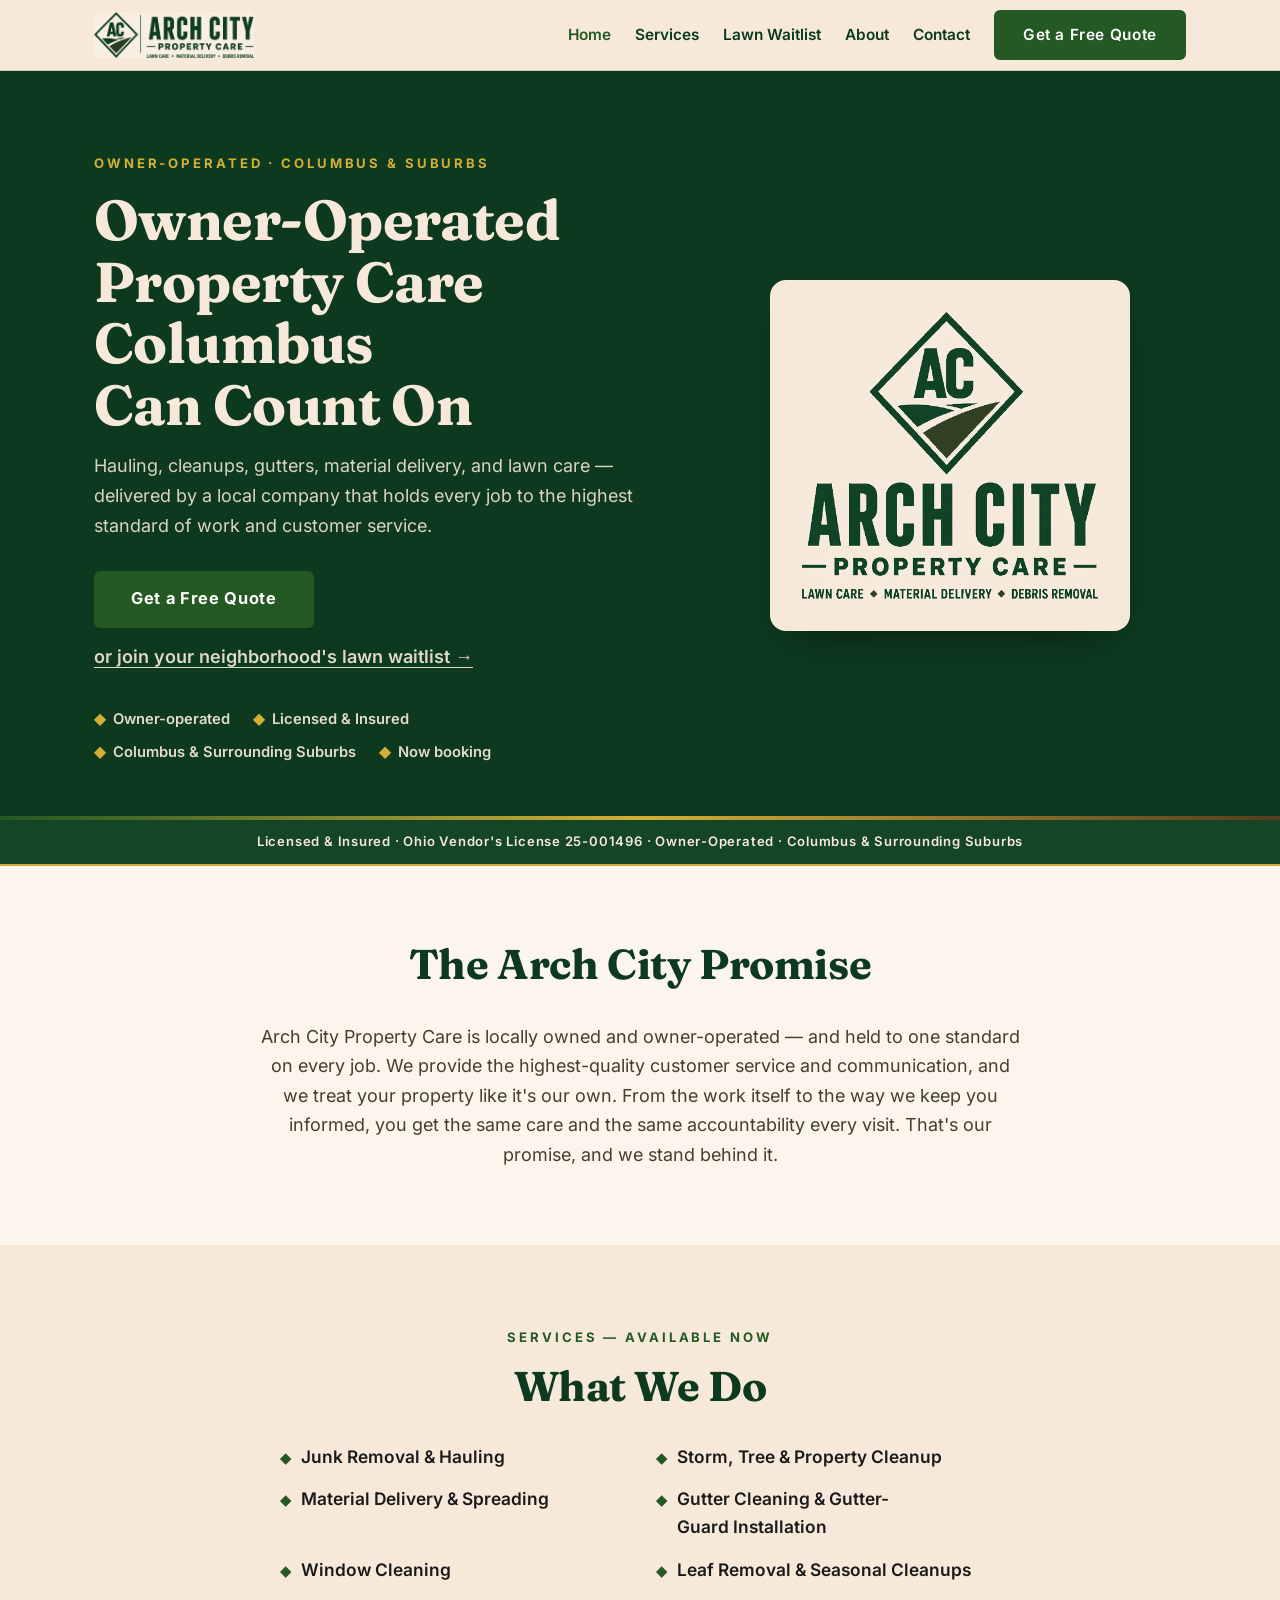
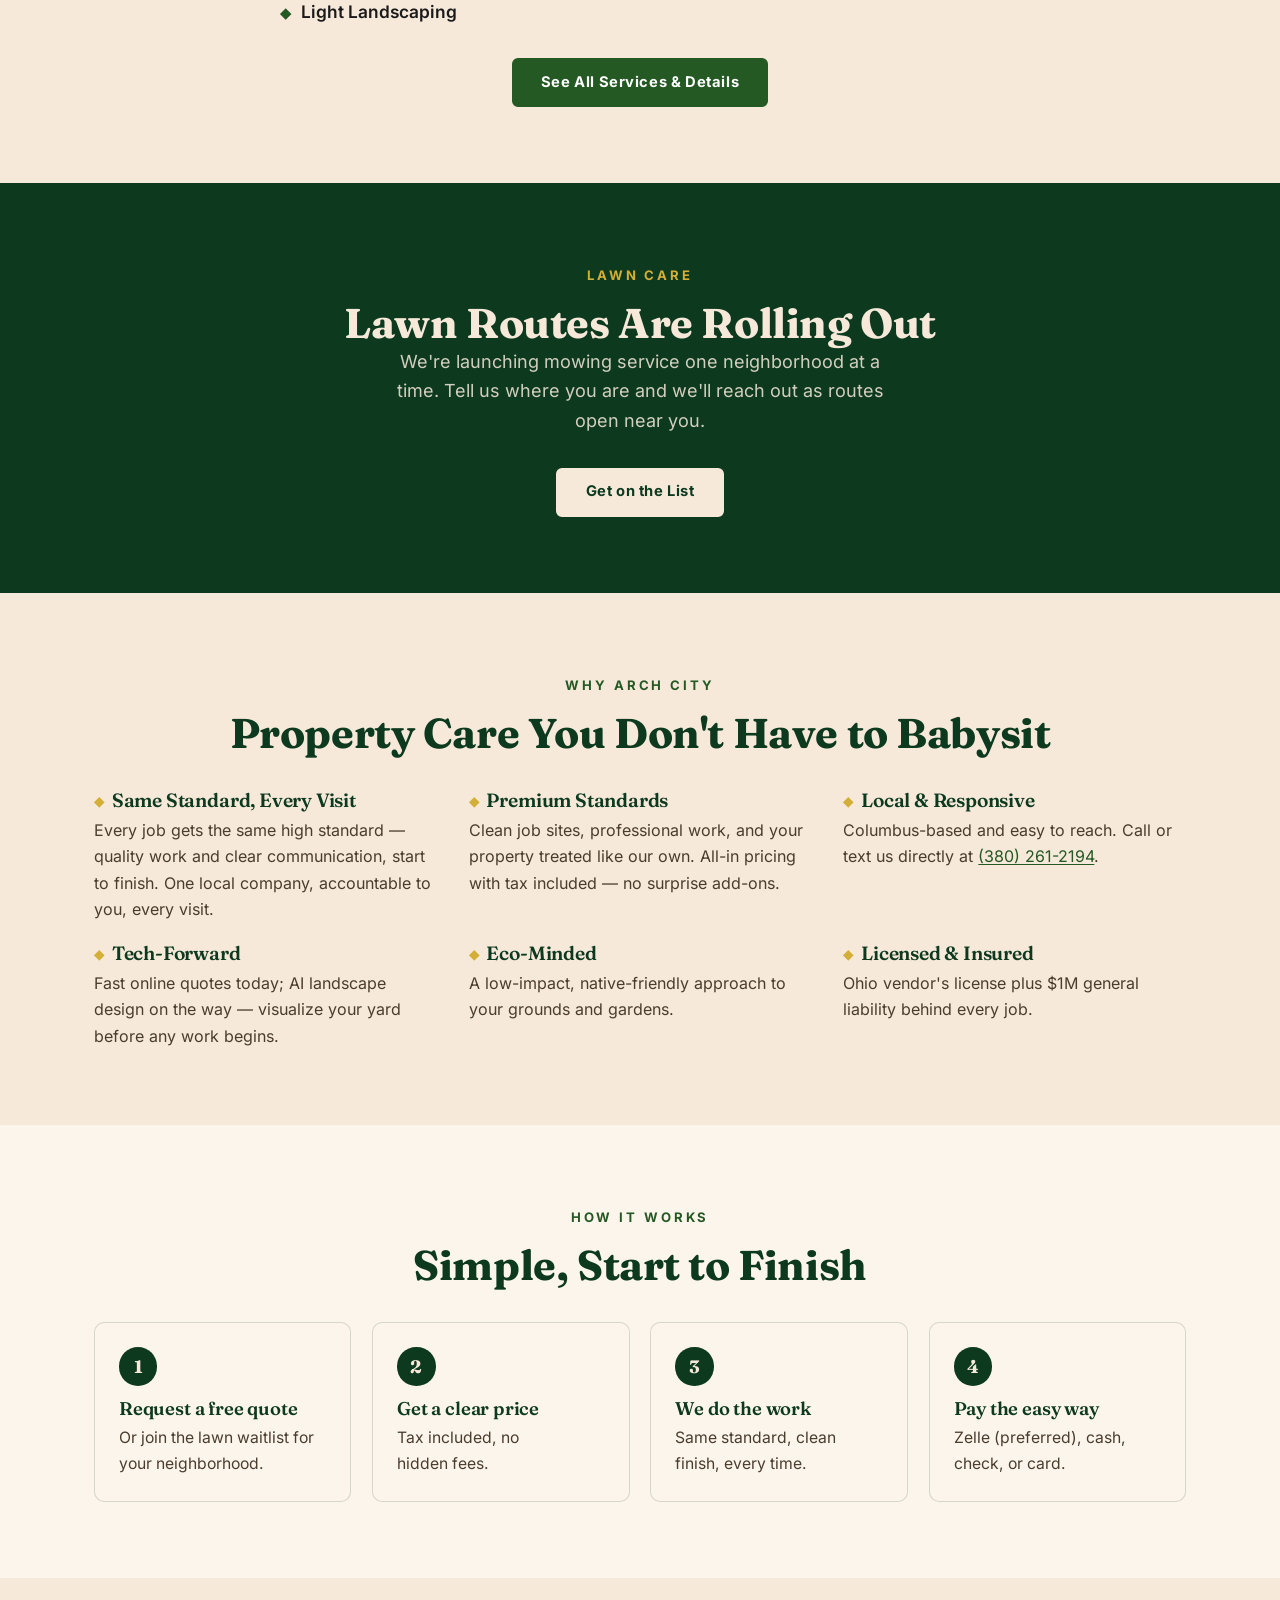
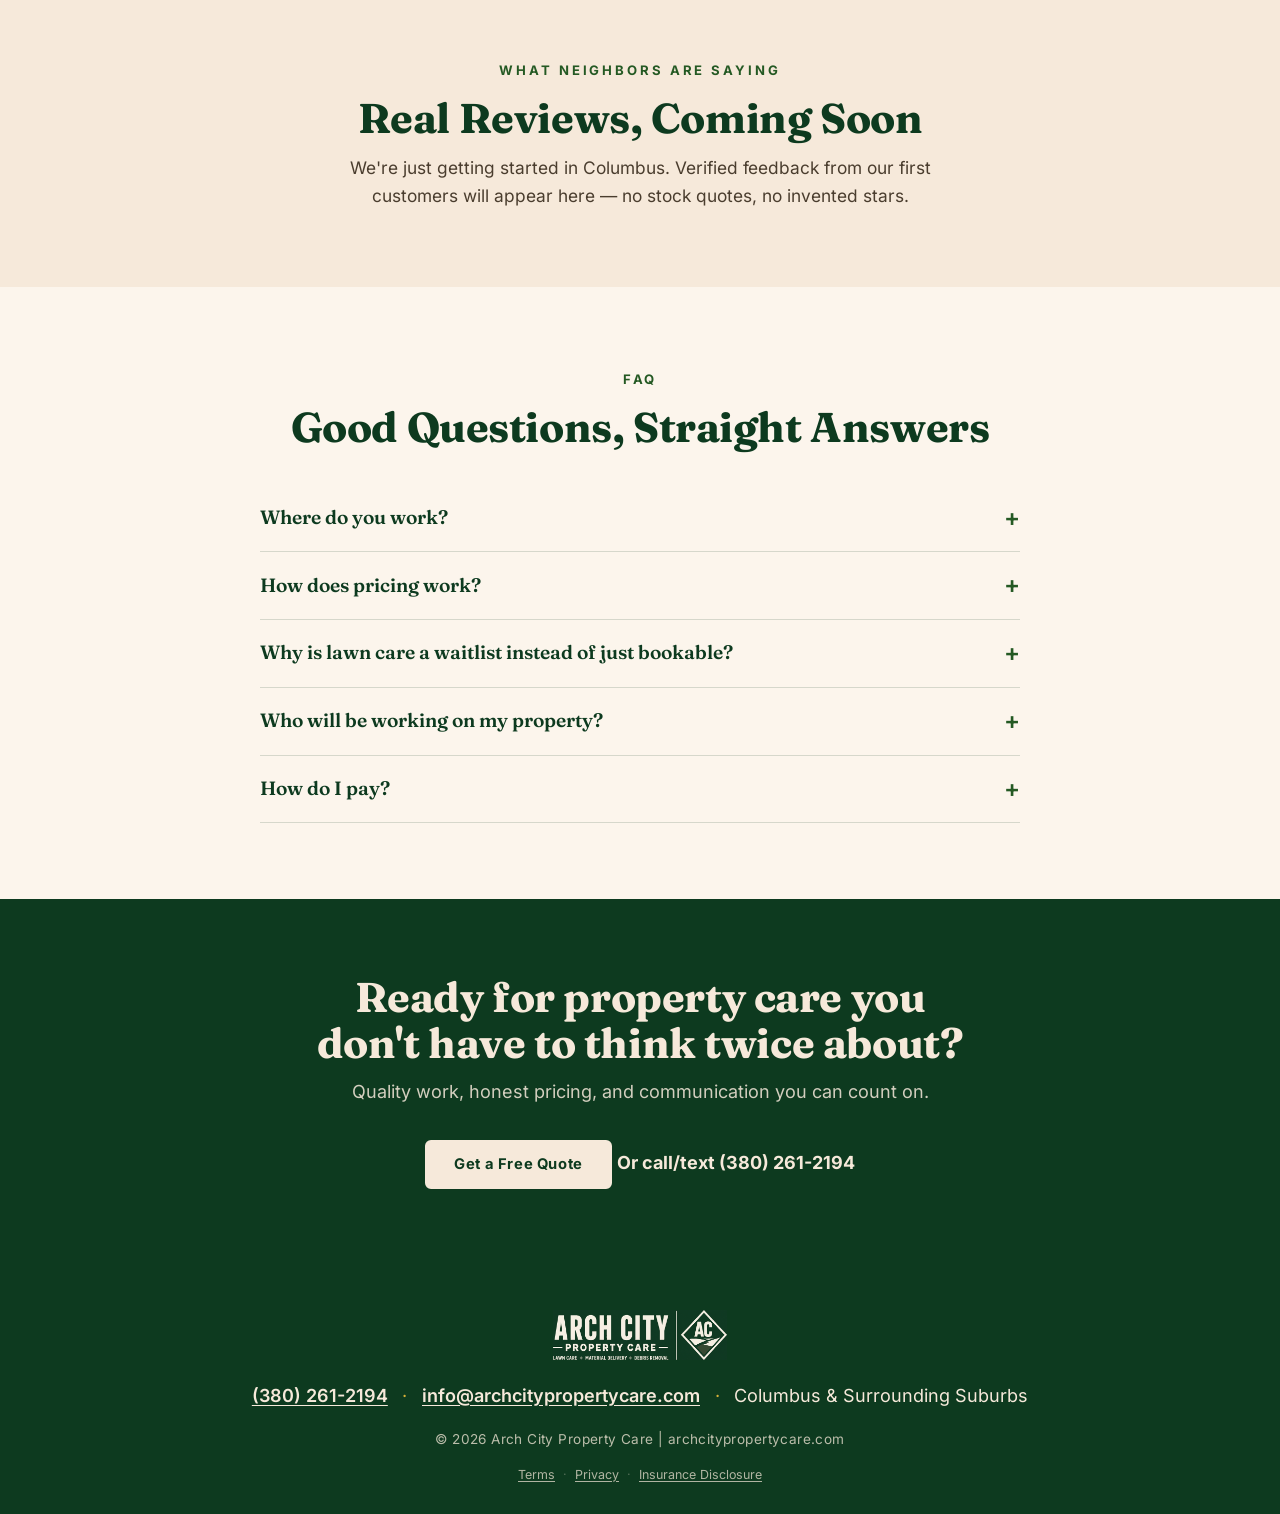
==== index.html @ 926b3e94 "Hours: Mon–Fri open 7:30→8:00 AM, Sat open 8:00→9:00 AM (visible block, meta, JSON-LD); Sunday uncha" ====
<!DOCTYPE html>
<html lang="en">
<head>
  <meta charset="UTF-8">
  <meta name="viewport" content="width=device-width, initial-scale=1.0, viewport-fit=cover">
  <meta name="theme-color" content="#0D3A1F">
  <title>Arch City Property Care | Columbus Hauling, Gutters &amp; Lawn</title>
  <meta name="description" content="Quality property care in Columbus, OH — Material delivery, debris cleanup & removal, light landscaping, gutter & window cleaning, & lawn care. High standard, every visit. Free quote.">
  <link rel="canonical" href="https://archcitypropertycare.com/">

  <meta property="og:type" content="website">
  <meta property="og:title" content="Arch City Property Care | Columbus Hauling, Gutters & Lawn">
  <meta property="og:description" content="Top quality property care in Columbus, OH — Get a free quote.">
  <meta property="og:url" content="https://archcitypropertycare.com/">
  <meta property="og:image" content="https://archcitypropertycare.com/assets/og-share.png">
  <meta name="twitter:card" content="summary_large_image">

  <link rel="preload" href="/fonts/inter.woff2" as="font" type="font/woff2" crossorigin>
  <link rel="preload" href="/fonts/fraunces.woff2" as="font" type="font/woff2" crossorigin>
  <link rel="stylesheet" href="/css/style.css?v=6298a18">

  <link rel="icon" type="image/png" sizes="32x32" href="/favicon-32.png">
  <link rel="icon" type="image/png" sizes="512x512" href="/favicon-512.png">
  <link rel="apple-touch-icon" sizes="180x180" href="/favicon-180.png">
  <link rel="shortcut icon" href="/favicon.ico">

  <script type="application/ld+json">
  {
    "@context": "https://schema.org",
    "@type": "LocalBusiness",
    "name": "Arch City Property Care",
    "url": "https://archcitypropertycare.com",
    "telephone": "+1-380-261-2194",
    "email": "info@archcitypropertycare.com",
    "image": "https://archcitypropertycare.com/assets/og-share.png",
    "logo": "https://archcitypropertycare.com/assets/brand/logo-horizontal-web.png",
    "areaServed": "Columbus, OH and surrounding suburbs",
    "description": "Owner-operated property care in Columbus, OH: junk removal and hauling, property/storm/construction cleanup, material delivery and spreading, gutter cleaning, window cleaning, leaf and seasonal cleanups, and light landscaping.",
    "openingHours": ["Mo-Fr 08:00-17:30", "Sa 09:00-12:00"]
  }
  </script>
</head>
<body>
<a class="skip-link" href="#main">Skip to content</a>

<header class="site-header">
  <div class="container header-inner">
    <a class="brand" href="/" aria-label="Arch City Property Care — home">
      <img class="brand-logo" src="/assets/brand/logo-horizontal-web.png" alt="Arch City Property Care" width="160" height="46">
    </a>
    <button class="nav-toggle" aria-label="Toggle menu" aria-expanded="false" aria-controls="site-nav">☰</button>
    <nav class="site-nav" id="site-nav">
      <a href="/">Home</a>
      <a href="/services.html">Services</a>
      <a href="/lawn-waitlist.html">Lawn Waitlist</a>
      <a href="/about.html">About</a>
      <a href="/contact.html">Contact</a>
      <a class="btn btn-primary nav-cta" href="/quote.html">Get a Free Quote</a>
    </nav>
  </div>
</header>

<main id="main">

  <!-- ===== Hero ===== -->
  <section class="hero">
    <div class="container hero-grid">
      <div class="hero-copy">
        <span class="eyebrow">Owner-Operated · Columbus &amp; Suburbs</span>
        <h1>Owner-Operated Property Care Columbus Can Count&nbsp;On</h1>
        <p class="lead">Hauling, cleanups, gutters, material delivery, and lawn care — delivered by a local company that holds every job to the highest standard of work and customer service.</p>
        <div class="hero-actions">
          <a class="btn btn-primary btn-lg" href="/quote.html">Get a Free Quote</a>
          <a class="hero-textlink" href="/lawn-waitlist.html">or join your neighborhood's lawn waitlist →</a>
        </div>
        <ul class="hero-trust">
          <li><span class="ti-mark">◆</span>Owner-operated</li>
          <li><span class="ti-mark">◆</span>Licensed &amp; Insured</li>
          <li><span class="ti-mark">◆</span>Columbus &amp; Surrounding Suburbs</li>
          <li><span class="ti-mark">◆</span>Now booking</li>
        </ul>
      </div>
      <div class="hero-media">
        <div class="hero-badge">
          <img src="/assets/brand/logo-stacked-web.png" alt="Arch City Property Care — lawn care, material delivery, debris removal" width="320" height="311">
        </div>
      </div>
    </div>
  </section>

  <!-- ===== Trust Band ===== -->
  <div class="trust-band">
    <div class="container">
      <p>Licensed &amp; Insured · Ohio Vendor's License 25-001496 · Owner-Operated · Columbus &amp; Surrounding Suburbs</p>
    </div>
  </div>



  <!-- ===== The Arch City Promise ===== -->
  <section class="bg-cream2">
    <div class="container">
      <div class="section-head">
        <h2>The Arch City Promise</h2>
      </div>
      <p style="max-width:760px;margin:0 auto;text-align:center;color:var(--ink-soft);font-size:1.12rem;">Arch City Property Care is locally owned and owner-operated — and held to one standard on every job. We provide the highest-quality customer service and communication, and we treat your property like it's our own. From the work itself to the way we keep you informed, you get the same care and the same accountability every visit. That's our promise, and we stand behind it.</p>
    </div>
  </section>

  <!-- ===== Services — Available Now ===== -->
  <section>
    <div class="container">
      <div class="section-head">
        <span class="eyebrow">Services — Available Now</span>
        <h2>What We Do</h2>
      </div>
      <ul class="svc-list">
        <li><span class="svc-icon-inline" aria-hidden="true">◆</span> Junk Removal &amp; Hauling</li>
        <li><span class="svc-icon-inline" aria-hidden="true">◆</span> Storm, Tree &amp; Property Cleanup</li>
        <li><span class="svc-icon-inline" aria-hidden="true">◆</span> Material Delivery &amp; Spreading</li>
        <li><span class="svc-icon-inline" aria-hidden="true">◆</span> Gutter Cleaning &amp; Gutter-Guard Installation</li>
        <li><span class="svc-icon-inline" aria-hidden="true">◆</span> Window Cleaning</li>
        <li><span class="svc-icon-inline" aria-hidden="true">◆</span> Leaf Removal &amp; Seasonal Cleanups</li>
        <li><span class="svc-icon-inline" aria-hidden="true">◆</span> Light Landscaping</li>
      </ul>
      <div class="text-center" style="margin-top:2rem;">
        <a class="btn btn-primary" href="/services.html">See All Services &amp; Details</a>
      </div>
    </div>
  </section>

  <!-- ===== Lawn Care — Coming to Your Neighborhood ===== -->
  <section class="bg-forest">
    <div class="container section-head" style="margin-bottom:0;">
      <span class="eyebrow" style="color:var(--gold);">Lawn Care</span>
      <h2 style="color:var(--cream);">Lawn Routes Are Rolling Out</h2>
      <p style="color:rgba(246,233,218,.85); max-width:46ch; margin-left:auto; margin-right:auto;">We're launching mowing service one neighborhood at a time. Tell us where you are and we'll reach out as routes open near you.</p>
      <a class="btn btn-light mt-2" href="/lawn-waitlist.html">Get on the List</a>
    </div>
  </section>

  <!-- ===== Why Arch City ===== -->
  <section>
    <div class="container">
      <div class="section-head">
        <span class="eyebrow">Why Arch City</span>
        <h2>Property Care You Don't Have to Babysit</h2>
      </div>
      <div class="why-grid">
        <div class="why-item">
          <h3><span class="diamond">◆</span> Same Standard, Every Visit</h3>
          <p>Every job gets the same high standard — quality work and clear communication, start to finish. One local company, accountable to you, every visit.</p>
        </div>
        <div class="why-item">
          <h3><span class="diamond">◆</span> Premium Standards</h3>
          <p>Clean job sites, professional work, and your property treated like our own. All-in pricing with tax included — no surprise add-ons.</p>
        </div>
        <div class="why-item">
          <h3><span class="diamond">◆</span> Local &amp; Responsive</h3>
          <p>Columbus-based and easy to reach. Call or text us directly at <a href="tel:+13802612194" class="nowrap">(380) 261-2194</a>.</p>
        </div>
        <div class="why-item">
          <h3><span class="diamond">◆</span> Tech-Forward</h3>
          <p>Fast online quotes today; AI landscape design on the way — visualize your yard before any work begins.</p>
        </div>
        <div class="why-item">
          <h3><span class="diamond">◆</span> Eco-Minded</h3>
          <p>A low-impact, native-friendly approach to your grounds and gardens.</p>
        </div>
        <div class="why-item">
          <h3><span class="diamond">◆</span> Licensed &amp; Insured</h3>
          <p>Ohio vendor's license plus $1M general liability behind every job.</p>
        </div>
      </div>
    </div>
  </section>

  <!-- ===== How It Works ===== -->
  <section class="bg-cream2">
    <div class="container">
      <div class="section-head">
        <span class="eyebrow">How It Works</span>
        <h2>Simple, Start to Finish</h2>
      </div>
      <div class="steps">
        <div class="step"><div class="step-n">1</div><h3>Request a free quote</h3><p>Or join the lawn waitlist for your neighborhood.</p></div>
        <div class="step"><div class="step-n">2</div><h3>Get a clear price</h3><p>Tax included, no hidden fees.</p></div>
        <div class="step"><div class="step-n">3</div><h3>We do the work</h3><p>Same standard, clean finish, every time.</p></div>
        <div class="step"><div class="step-n">4</div><h3>Pay the easy way</h3><p>Zelle (preferred), cash, check, or card.</p></div>
      </div>
    </div>
  </section>

  <!-- ===== What Neighbors Are Saying =====
       PLACEHOLDER — DO NOT INVENT testimonials or ratings.
       Populate only with real feedback after the first jobs:
       "[Specific outcome the customer got]." — [First name], [Neighborhood] -->
  <section>
    <div class="container text-center">
      <span class="eyebrow">What Neighbors Are Saying</span>
      <h2>Real Reviews, Coming Soon</h2>
      <p class="section-lead">We're just getting started in Columbus. Verified feedback from our first customers will appear here — no stock quotes, no invented stars.</p>
    </div>
  </section>

  <!-- ===== FAQ ===== -->
  <section class="bg-cream2">
    <div class="container">
      <div class="section-head">
        <span class="eyebrow">FAQ</span>
        <h2>Good Questions, Straight Answers</h2>
      </div>
      <div class="faq">
        <details>
          <summary>Where do you work?</summary>
          <p>Columbus and the surrounding suburbs. Not sure if you're in range? Call or text <a href="tel:+13802612194" class="nowrap">(380) 261-2194</a> — we'll confirm in a minute.</p>
        </details>
        <details>
          <summary>How does pricing work?</summary>
          <p>Every job gets a free quote. The price you're quoted includes tax — no hidden fees, no surprise charges at the end.</p>
        </details>
        <details>
          <summary>Why is lawn care a waitlist instead of just bookable?</summary>
          <p>We build mowing routes neighborhood by neighborhood so every customer gets dependable, consistent service. Once enough neighbors near you join, your route goes live and you're on the list for your neighborhood.</p>
        </details>
        <details>
          <summary>Who will be working on my property?</summary>
          <p>Arch City Property Care is a local owner-operated company, not a call center or a middleman. Whoever is on your property will work to the same high quality standard, and the owner stands behind every visit.</p>
        </details>
        <details>
          <summary>How do I pay?</summary>
          <p>Zelle or cash is preferred (both save the processing fee and help us keep pricing fair). We also take check or card.</p>
        </details>
      </div>
    </div>
  </section>

  <!-- ===== Final CTA ===== -->
  <section class="cta-strip">
    <div class="container">
      <h2>Ready for property care you don't have to think twice about?</h2>
      <p>Quality work, honest pricing, and communication you can count on.</p>
      <a class="btn btn-light" href="/quote.html">Get a Free Quote</a>
      <a class="cta-phone" href="tel:+13802612194">Or call/text (380) 261-2194</a>
    </div>
  </section>

</main>

<footer class="site-footer">
  <div class="container">
    <img class="footer-logo" src="/assets/brand/logo-reversed-web.png" alt="Arch City Property Care" width="175" height="50" loading="lazy">
    <p class="footer-contact">
      <a href="tel:+13802612194" class="nowrap">(380) 261-2194</a>
      <span class="sep">·</span>
      <a href="mailto:info@archcitypropertycare.com" class="nowrap">info@archcitypropertycare.com</a>
      <span class="sep">·</span>
      <span class="nowrap">Columbus &amp; Surrounding Suburbs</span>
    </p>
    <p class="footer-legal">© 2026 Arch City Property Care | archcitypropertycare.com</p>
    <p class="footer-sub"><a href="/legal.html#terms">Terms</a><span class="sep">·</span><a href="/legal.html#privacy">Privacy</a><span class="sep">·</span><a href="/legal.html#insurance">Insurance Disclosure</a></p>
  </div>
</footer>

<!-- Mobile tap-to-call bar (hidden on desktop; styled via .call-bar) -->
<nav class="call-bar" aria-label="Call or text Arch City Property Care">
  <a class="call-bar-btn call-bar-primary" href="tel:+13802612194">Call (380) 261-2194</a>
  <a class="call-bar-btn" href="sms:+13802612194">Text</a>
</nav>

<script src="/js/site.js?v=6298a18"></script>
</body>
</html>
---- css/style.css ----
/* --- Item 9: self-hosted fonts (latin subset, variable woff2), font-display:swap --- */
@font-face {
  font-family: 'Fraunces';
  font-style: normal;
  font-weight: 600 700;
  font-display: swap;
  src: url('/fonts/fraunces.woff2') format('woff2');
  unicode-range: U+0000-00FF, U+0131, U+0152-0153, U+02BB-02BC, U+02C6, U+02DA, U+02DC, U+0304, U+0308, U+0329, U+2000-206F, U+20AC, U+2122, U+2191, U+2193, U+2212, U+2215, U+FEFF, U+FFFD;
}
@font-face {
  font-family: 'Inter';
  font-style: normal;
  font-weight: 400 700;
  font-display: swap;
  src: url('/fonts/inter.woff2') format('woff2');
  unicode-range: U+0000-00FF, U+0131, U+0152-0153, U+02BB-02BC, U+02C6, U+02DA, U+02DC, U+0304, U+0308, U+0329, U+2000-206F, U+20AC, U+2122, U+2191, U+2193, U+2212, U+2215, U+FEFF, U+FFFD;
}

/* ============================================================
   Arch City Property Care — site styles
   Stack: static HTML/CSS/JS, no framework, no build step.
   Palette (LOCKED): forest #0D3A1F / #144527, accent #245923,
   earth brown #553D1F, cream bg #F6E9DA, gold #D4AF37 (fine
   detail only), charcoal #1A1A1A.
   Type: Fraunces (crafted serif headlines) + Inter (grotesk body).
   ============================================================ */

*, *::before, *::after { box-sizing: border-box; margin: 0; padding: 0; }

:root {
  --cream:     #F6E9DA;
  --cream-2:   #FCF5EC;   /* lighter cream — cards on cream */
  --forest:    #0D3A1F;   /* darkest — hero/footer/headings */
  --forest-2:  #144527;
  --accent:    #245923;   /* action green */
  --accent-lt: #2f7430;
  --brown:     #553D1F;
  --gold:      #D4AF37;   /* fine decorative detail ONLY (low contrast) */
  --charcoal:  #1A1A1A;   /* body text */
  --ink-soft:  #4a3d2e;   /* muted brown-grey text (AA on cream) */
  --line:      rgba(13,58,31,.16);
  --line-soft: rgba(13,58,31,.10);
  --maxw:      1140px;
}

html { -webkit-text-size-adjust: 100%; scroll-behavior: smooth; scroll-padding-top: 88px; }

body {
  background: var(--cream);
  color: var(--charcoal);
  font-family: 'Inter', -apple-system, BlinkMacSystemFont, 'Segoe UI', sans-serif;
  font-size: 18px;
  line-height: 1.65;
  overflow-x: hidden;
  -webkit-font-smoothing: antialiased;
  -moz-osx-font-smoothing: grayscale;
}

a { color: var(--accent); text-decoration: none; transition: color .15s; }
a:hover { color: var(--forest); }
/* in-prose links must not rely on colour alone (a11y) */
p a, li a, .contact-line a { text-decoration: underline; text-underline-offset: .15em; }
p a.btn, li a.btn { text-decoration: none; }

img { max-width: 100%; display: block; }

.container { width: 100%; max-width: var(--maxw); margin: 0 auto; padding: 0 1.5rem; }
.nowrap { white-space: nowrap; }
.text-center { text-align: center; }
.mt-2 { margin-top: 2rem; }

/* ---------- Typography ---------- */
h1, h2, h3 {
  font-family: 'Fraunces', Georgia, 'Times New Roman', serif;
  line-height: 1.1; font-weight: 600; color: var(--forest); letter-spacing: -.01em;
}
h1 { font-size: clamp(2.1rem, 5.4vw, 3.5rem); font-weight: 700; }
h2 { font-size: clamp(1.75rem, 4vw, 2.6rem); font-weight: 700; }
h3 { font-size: clamp(1.2rem, 2.4vw, 1.45rem); }
p { max-width: 68ch; }
.section-lead, .lead { max-width: 640px; }

.eyebrow {
  display: inline-block;
  font-family: 'Inter', sans-serif;
  font-size: clamp(.72rem, 1.6vw, .82rem);
  font-weight: 700; letter-spacing: .22em; text-transform: uppercase;
  color: var(--accent); margin-bottom: .9rem;
}
.section-lead { color: var(--ink-soft); max-width: 640px; margin: .75rem auto 0; font-size: 1.08rem; }
.lead { color: var(--ink-soft); font-size: 1.12rem; }
.diamond { color: var(--gold); }
.gold-rule { width: 120px; height: 2px; margin: 1.2rem auto; background: var(--gold); border-radius: 2px; }

/* ---------- Buttons ---------- */
.btn {
  display: inline-block; cursor: pointer; border: 2px solid transparent;
  font-family: 'Inter', sans-serif; font-weight: 700; font-size: .92rem;
  letter-spacing: .04em; line-height: 1.2;
  padding: .85rem 1.7rem; border-radius: 6px;
  transition: transform .12s, box-shadow .2s, background .2s, color .2s, border-color .2s;
  -webkit-tap-highlight-color: transparent;
}
.btn:focus-visible { outline: 3px solid var(--gold); outline-offset: 2px; }
.btn-primary { background: var(--accent); color: #fff; border-color: var(--accent); }
.btn-primary:hover { background: var(--forest-2); border-color: var(--forest-2); color: #fff; transform: translateY(-1px); box-shadow: 0 8px 18px -8px rgba(13,58,31,.55); }
.btn-outline { background: transparent; color: var(--forest); border-color: var(--forest); }
.btn-outline:hover { background: var(--forest); color: var(--cream); transform: translateY(-1px); }
.btn-light { background: var(--cream); color: var(--forest); border-color: var(--cream); }
.btn-light:hover { background: #fff; color: var(--forest); transform: translateY(-1px); }
.btn-ghost-light { background: transparent; color: var(--cream); border-color: rgba(246,233,218,.55); }
.btn-ghost-light:hover { background: rgba(246,233,218,.12); color: #fff; border-color: var(--cream); }

/* ---------- Header / Nav ---------- */
.site-header {
  position: sticky; top: 0; z-index: 50;
  background: rgba(246,233,218,.94);
  backdrop-filter: blur(8px); -webkit-backdrop-filter: blur(8px);
  border-bottom: 1px solid var(--line);
}
.header-inner { display: flex; align-items: center; justify-content: space-between; min-height: 70px; gap: 1rem; }
.brand { display: flex; align-items: center; }
.brand-logo { height: 46px; width: auto; }

.site-nav { display: flex; align-items: center; gap: 1.5rem; }
.site-nav a { color: var(--forest); font-weight: 600; font-size: .96rem; }
.site-nav a:hover, .site-nav a.active { color: var(--accent); }
.nav-cta { color: #fff !important; }
.nav-cta:hover { color: #fff !important; }

.nav-toggle {
  display: none; background: none; border: none; color: var(--forest);
  font-size: 1.7rem; line-height: 1; cursor: pointer; padding: .25rem .4rem;
}
.nav-toggle:focus-visible { outline: 3px solid var(--gold); outline-offset: 2px; }

@media (max-width: 900px) {
  .nav-toggle { display: block; }
  .site-nav {
    position: absolute; top: 100%; left: 0; right: 0;
    flex-direction: column; align-items: stretch; gap: 0;
    background: var(--cream-2); border-bottom: 1px solid var(--line);
    max-height: 0; overflow: hidden; transition: max-height .3s ease;
  }
  .site-nav.open { max-height: 460px; }
  .site-nav a { padding: 1rem 1.5rem; border-top: 1px solid var(--line-soft); }
  .nav-cta { margin: 1rem 1.5rem; text-align: center; border-radius: 6px; }
}

/* ---------- Sections ---------- */
section { padding: clamp(2.75rem, 6vw, 4.75rem) 0; }
.section-head { text-align: center; margin-bottom: 2.1rem; }
.bg-forest { background: var(--forest); color: var(--cream); }
.bg-forest h1, .bg-forest h2, .bg-forest h3 { color: var(--cream); }
.bg-forest .eyebrow { color: var(--gold); }
.bg-forest p, .bg-forest .section-lead, .bg-forest .lead { color: rgba(246,233,218,.85); }
.bg-cream2 { background: var(--cream-2); }

/* ---------- Hero ---------- */
.hero { background: var(--forest); color: var(--cream); position: relative; padding-bottom: clamp(2.4rem, 5vw, 3.5rem); }
.hero::after {
  content: ""; position: absolute; left: 0; right: 0; bottom: 0; height: 4px;
  background: linear-gradient(90deg, var(--accent), var(--gold), var(--brown));
}
.hero .eyebrow { color: var(--gold); }
.hero h1 { color: var(--cream); margin-bottom: 1rem; max-width: 16ch; }
.hero p.lead { color: rgba(246,233,218,.88); margin-bottom: 1.9rem; max-width: 52ch; }
.hero .section-lead { color: rgba(246,233,218,.88); }   /* readable lead on the forest hero */
.hero-actions { display: flex; flex-wrap: wrap; gap: .9rem; }
.hero-trust { margin-top: 2.2rem; display: flex; flex-wrap: wrap; gap: .55rem 1.4rem; list-style: none; }
.hero-trust li { font-size: .92rem; font-weight: 600; color: rgba(246,233,218,.92); }
.hero-trust li .ti-mark { color: var(--gold); margin-right: .45rem; }

/* ---------- Cards / service grid ---------- */
.card-grid { display: grid; grid-template-columns: repeat(auto-fit, minmax(280px, 1fr)); gap: 1.4rem; }
.svc-card {
  background: var(--cream-2); border: 1px solid var(--line); border-radius: 10px;
  padding: 1.5rem 1.6rem 1.6rem; display: flex; flex-direction: column;
  transition: transform .16s, border-color .2s, box-shadow .2s;
}
.svc-card:hover { transform: translateY(-3px); border-color: var(--accent); box-shadow: 0 14px 32px -18px rgba(13,58,31,.5); }
.svc-card h3 { margin-bottom: .5rem; }
.svc-card p { color: var(--ink-soft); font-size: 1rem; margin-bottom: 1.1rem; }
.svc-card .card-cta { margin-top: auto; }
.svc-card .card-cta a { font-weight: 700; letter-spacing: .02em; }
.svc-card .card-cta a::after { content: " →"; }
.svc-icon { font-size: 1.5rem; color: var(--accent); margin-bottom: .6rem; line-height: 1; }

.badge {
  display: inline-block; font-size: .66rem; font-weight: 700; letter-spacing: .12em;
  text-transform: uppercase; padding: .28rem .65rem; border-radius: 999px; margin-bottom: .7rem;
}
.badge-live { background: rgba(36,89,35,.14); color: var(--accent); border: 1px solid rgba(36,89,35,.35); }
.badge-soon { background: rgba(85,61,31,.12); color: var(--brown); border: 1px solid rgba(85,61,31,.3); }

/* ---------- Steps (how it works) ---------- */
.steps { display: grid; grid-template-columns: repeat(auto-fit, minmax(220px,1fr)); gap: 1.3rem; counter-reset: step; }
.step { background: var(--cream-2); border: 1px solid var(--line); border-radius: 10px; padding: 1.5rem; }
.step .step-n {
  display: inline-flex; align-items: center; justify-content: center;
  width: 2.4rem; height: 2.4rem; border-radius: 50%;
  background: var(--forest); color: var(--cream); font-weight: 700;
  font-family: 'Fraunces', serif; margin-bottom: .8rem;
}
.step h3 { font-size: 1.15rem; margin-bottom: .4rem; }
.step p { color: var(--ink-soft); font-size: .98rem; }

/* ---------- Why grid ---------- */
.why-grid { display: grid; grid-template-columns: repeat(auto-fit, minmax(260px,1fr)); gap: 1.3rem 2rem; }
.why-item h3 { font-size: 1.2rem; margin-bottom: .35rem; display: flex; align-items: center; gap: .5rem; }
.why-item h3 .diamond { font-size: .8rem; }
.why-item p { color: var(--ink-soft); font-size: 1rem; }

/* ---------- FAQ ---------- */
.faq { max-width: 760px; margin: 0 auto; }
.faq details { border-bottom: 1px solid var(--line); padding: 1.1rem 0; }
.faq summary {
  cursor: pointer; font-family: 'Fraunces', serif; font-weight: 600; font-size: 1.2rem;
  color: var(--forest); list-style: none; display: flex; justify-content: space-between; gap: 1rem; align-items: center;
}
.faq summary::-webkit-details-marker { display: none; }
.faq summary::after { content: "+"; color: var(--accent); font-size: 1.5rem; font-family: 'Inter', sans-serif; line-height: 1; }
.faq details[open] summary::after { content: "–"; }
.faq details p { color: var(--ink-soft); margin-top: .8rem; }

/* ---------- Lawn waitlist explainer ---------- */
.route-explainer { display: grid; grid-template-columns: repeat(auto-fit, minmax(220px,1fr)); gap: 1.3rem; margin-top: 1rem; }
.route-note {
  background: rgba(36,89,35,.07); border: 1px dashed var(--line);
  border-radius: 10px; padding: 1.2rem 1.4rem; color: var(--ink-soft);
}
.route-note strong { color: var(--forest); }

/* ---------- Photo placeholder system (branded, no layout shift) ---------- */
.photo-placeholder {
  position: relative; width: 100%; overflow: hidden;
  background: var(--forest);
  border-radius: 10px;
  display: flex; flex-direction: column; align-items: center; justify-content: center;
  text-align: center; color: var(--cream); padding: 1rem;
}
.photo-placeholder::before {
  content: ""; position: absolute; inset: 0;
  background: repeating-linear-gradient(45deg, rgba(246,233,218,.04) 0 12px, transparent 12px 24px);
  pointer-events: none;
}
.photo-placeholder .pp-mark { color: var(--gold); font-size: 1.4rem; margin-bottom: .5rem; }
.photo-placeholder .pp-brand { font-weight: 700; letter-spacing: .14em; text-transform: uppercase; font-size: .74rem; color: var(--cream); }
.photo-placeholder .pp-tag { font-family: 'Fraunces', serif; font-style: italic; font-size: .9rem; color: rgba(246,233,218,.8); margin: .25rem 0 .55rem; }
.photo-placeholder .pp-slot { font-size: .62rem; letter-spacing: .1em; text-transform: uppercase; color: rgba(246,233,218,.45); border-top: 1px solid rgba(246,233,218,.18); padding-top: .45rem; margin-top: .3rem; }
.ph-16x9 { aspect-ratio: 16 / 9; }
.ph-4x3  { aspect-ratio: 4 / 3; }

/* ---------- Hero media (stacked logo card) ---------- */
.hero-grid { display: grid; grid-template-columns: 1.1fr .9fr; gap: 2.6rem; align-items: center; }
.hero-media { display: flex; justify-content: center; }
.hero-badge {
  background: var(--cream); border-radius: 16px; padding: 2rem;
  box-shadow: 0 20px 50px -24px rgba(0,0,0,.6); max-width: 360px; width: 100%;
}
.hero-badge img { width: 100%; height: auto; }
@media (max-width: 860px) {
  .hero-grid { grid-template-columns: 1fr; gap: 2rem; }
  .hero-media { order: -1; }
  .hero-badge { max-width: 260px; padding: 1.4rem; }
}

/* ---------- Featured (coming soon) ---------- */
.featured {
  display: grid; grid-template-columns: 1fr 1fr; gap: 2.2rem; align-items: center;
  background: var(--cream-2); border: 1px solid var(--line); border-radius: 14px;
  padding: clamp(1.6rem, 4vw, 3rem);
}
.featured h2, .featured h3 { margin-bottom: .7rem; }
.featured p { color: var(--ink-soft); margin-bottom: 1rem; }
@media (max-width: 760px) { .featured { grid-template-columns: 1fr; } }

/* ---------- Services detail rows ---------- */
.svc-group { margin-bottom: 2.6rem; }
.svc-group > h2 { display: flex; align-items: center; gap: .8rem; flex-wrap: wrap; margin-bottom: .4rem; }
.svc-group .group-note { color: var(--ink-soft); margin-bottom: 1.4rem; }

/* ---------- About ---------- */
.about-grid { display: grid; grid-template-columns: 1.15fr .85fr; gap: 2.4rem; align-items: start; }
.about-grid p { color: var(--charcoal); margin-bottom: 1.1rem; }
.about-grid p strong { color: var(--forest); }
.about-media { display: grid; gap: 1.2rem; position: sticky; top: 92px; }
.cred-list { list-style: none; padding: 0; margin: .4rem 0 1.2rem; }
.cred-list li { margin-bottom: .55rem; color: var(--charcoal); display: flex; gap: .55rem; align-items: baseline; }
.cred-list li .ck { color: var(--accent); font-weight: 700; }
@media (max-width: 860px) { .about-grid { grid-template-columns: 1fr; } .about-media { position: static; } }

/* ---------- Forms ---------- */
.form-card {
  max-width: 640px; margin: 0 auto;
  background: var(--cream-2); border: 1px solid var(--line);
  border-radius: 12px; padding: clamp(1.4rem, 4vw, 2.4rem);
}
.field { margin-bottom: 1.15rem; }
.field label { display: block; font-weight: 600; margin-bottom: .4rem; font-size: .95rem; color: var(--forest); }
.field label .req { color: var(--accent); }
.field input, .field textarea, .field select {
  width: 100%; min-height: 50px; padding: .8rem 1rem;
  background: #fff; border: 1px solid var(--line); border-radius: 7px;
  color: var(--charcoal); font-family: inherit; font-size: 1rem; outline: none;
  transition: border-color .15s, box-shadow .15s;
}
.field textarea { min-height: 120px; resize: vertical; line-height: 1.5; }
.field input::placeholder, .field textarea::placeholder { color: #8a8275; }
.field input:focus, .field textarea:focus, .field select:focus {
  border-color: var(--accent); box-shadow: 0 0 0 3px rgba(36,89,35,.15);
}
.field-hint { font-size: .82rem; color: var(--ink-soft); margin-top: .35rem; }
.consent-row { display: flex; gap: .65rem; align-items: flex-start; margin-bottom: 1.15rem; }
.consent-row input[type="checkbox"] { width: 1.15rem; height: 1.15rem; min-height: 0; margin-top: .25rem; flex: none; accent-color: var(--accent); }
.consent-row label { font-weight: 400; font-size: .86rem; color: var(--ink-soft); margin: 0; }
.form-reassurance { text-align: center; color: var(--ink-soft); font-family: 'Fraunces', serif; font-style: italic; font-size: 1.08rem; margin-bottom: 1.6rem; }
.form-submit { width: 100%; padding: 1rem; font-size: 1rem; }
.form-success { display: none; text-align: center; padding: 2rem 1rem; }
.form-success .fs-mark { color: var(--accent); font-size: 2.6rem; line-height: 1; }
.form-success h3 { margin: .6rem 0 .4rem; }
.form-success p { color: var(--ink-soft); margin: 0 auto; }
.form-error { display: none; color: #9a2020; text-align: center; padding: .7rem; font-size: .94rem; font-weight: 600; }
/* off-screen honeypot — never visible, never focusable in normal flow */
.hp-field { position: absolute; left: -9999px; width: 1px; height: 1px; overflow: hidden; }

/* ---------- Contact ---------- */
.contact-grid { display: grid; grid-template-columns: 1fr 1fr; gap: 2.2rem; align-items: start; }
.contact-block { background: var(--cream-2); border: 1px solid var(--line); border-radius: 10px; padding: 1.6rem 1.8rem; }
.contact-block h3 { margin-bottom: 1rem; }
.contact-line { display: flex; flex-wrap: wrap; align-items: baseline; gap: .3rem .7rem; margin-bottom: .9rem; font-size: 1.05rem; }
.contact-line .cl-label { color: var(--ink-soft); font-size: .78rem; letter-spacing: .1em; text-transform: uppercase; min-width: 56px; font-weight: 600; }
.contact-line a { color: var(--charcoal); font-weight: 600; overflow-wrap: anywhere; }
.contact-line a:hover { color: var(--accent); }
.hours-row { display: flex; justify-content: space-between; padding: .55rem 0; border-bottom: 1px solid var(--line-soft); }
.hours-row:last-child { border-bottom: none; }
.hours-row .closed { color: var(--ink-soft); }
@media (max-width: 760px) { .contact-grid { grid-template-columns: 1fr; } }

/* ---------- CTA strip ---------- */
.cta-strip { text-align: center; background: var(--forest); color: var(--cream); }
.cta-strip h2 { color: var(--cream); margin-bottom: .6rem; }
.cta-strip p { color: rgba(246,233,218,.85); margin: 0 auto 1.5rem; }
.cta-strip .gold-text { color: var(--gold); }
.cta-phone { display: inline-block; margin-top: 1.1rem; color: var(--cream); font-weight: 700; }
.cta-phone:hover { color: #fff; }

/* ---------- Legal page ---------- */
.legal-body { max-width: 820px; margin: 0 auto; }
.legal-body h2 { margin: 2.4rem 0 .8rem; padding-top: 1.4rem; border-top: 1px solid var(--line); }
.legal-body h2:first-of-type { border-top: none; padding-top: 0; }
.legal-body h3 { margin: 1.4rem 0 .5rem; color: var(--accent); }
.legal-body p, .legal-body li { color: var(--charcoal); margin-bottom: .9rem; }
.legal-body ul { padding-left: 1.3rem; }
.legal-meta { color: var(--ink-soft); font-size: .85rem; }


/* ---------- Trust Band ---------- */
.trust-band {
  background: var(--forest-2); text-align: center;
  padding: .7rem 1rem; border-bottom: 2px solid var(--gold);
}
.trust-band p {
  color: var(--cream); font-size: .82rem; font-weight: 600;
  letter-spacing: .06em; max-width: none; margin: 0;
}

/* ---------- Footer ---------- */
.site-footer { background: var(--forest); color: var(--cream); padding: 2.8rem 0 1.8rem; text-align: center; }
.footer-logo { height: 50px; width: auto; margin: 0 auto 1.3rem; }
.footer-contact { margin: 0 auto 1.1rem; max-width: none; }
.footer-contact a { color: var(--cream); font-weight: 600; }
.footer-contact a:hover { color: #fff; }
.footer-contact .sep { color: var(--gold); padding: 0 .6rem; }
.footer-legal { color: rgba(246,233,218,.75); font-size: .85rem; letter-spacing: .03em; max-width: none; }
.footer-sub { margin: .9rem auto 0; font-size: .78rem; max-width: none; }
.footer-sub a { color: rgba(246,233,218,.7); }
.footer-sub a:hover { color: var(--cream); }
.footer-sub .sep { color: rgba(246,233,218,.3); padding: 0 .5rem; }

@media (max-width: 540px) {
  body { font-size: 17px; }
  .footer-contact .sep { display: none; }
  .footer-contact a, .footer-contact span { display: block; margin: .2rem 0; }
}

/* ---------- Motion ---------- */
@media (prefers-reduced-motion: reduce) {
  html { scroll-behavior: auto; }
  *, *::before, *::after { animation-duration: .001ms !important; transition-duration: .001ms !important; }
}

/* --- Typography: prevent orphaned/widowed words (2026-06-25) --- */
h1, h2, h3 { text-wrap: balance; }
p, li      { text-wrap: pretty; }

/* --- Service card diamond inline + homepage service list (2026-06-25) --- */
.svc-card h3 { display: flex; align-items: baseline; gap: .5rem; }
.svc-card h3 .svc-icon-inline { color: var(--accent); font-size: .9rem; flex: 0 0 auto; }
.svc-list { list-style: none; margin: 0 auto; max-width: 720px; padding: 0; display: grid; grid-template-columns: 1fr 1fr; gap: .85rem 2rem; }
.svc-list li { display: flex; align-items: baseline; gap: .6rem; font-size: 1.08rem; font-weight: 600; }
.svc-list .svc-icon-inline { color: var(--accent); font-size: .9rem; flex: 0 0 auto; }
@media (max-width: 640px) { .svc-list { grid-template-columns: 1fr; } }

/* --- Service checkboxes (2026-06-26) --- */
.chip-group { display:flex; flex-direction:column; gap:.55rem; margin-top:.5rem; }
.chip { display:flex; align-items:flex-start; gap:.9rem; font-weight:600; cursor:pointer; }
.chip input[type="checkbox"] { width:1.15rem; height:1.15rem; min-height:0; flex:none; margin:.2rem 0 0; accent-color:var(--accent); cursor:pointer; }
.chip span { font-weight:600; }
.chip span em { font-style:normal; opacity:.7; font-weight:500; }

/* --- Item 1: hero CTA hierarchy (2026-06-27) --- */
.btn-lg { padding: 1.05rem 2.2rem; font-size: 1.02rem; }
.hero-actions { align-items: center; }
.hero-textlink { color: rgba(246,233,218,.9); font-weight: 600; text-decoration: underline; text-underline-offset: .2em; }
.hero-textlink:hover { color: var(--cream); }

/* --- Item 2: mobile tap-to-call bar (2026-06-27) --- */
.call-bar { display: none; }
@media (max-width: 760px) {
  .call-bar {
    position: fixed; left: 0; right: 0; bottom: 0; z-index: 60;
    display: flex; gap: .5rem; align-items: stretch;
    background: var(--forest); border-top: 2px solid var(--gold);
    padding: .5rem .75rem calc(.5rem + env(safe-area-inset-bottom));
  }
  .call-bar-btn { display: flex; align-items: center; justify-content: center;
    padding: .7rem .6rem; border-radius: 6px; font-weight: 700; font-size: .95rem; border: 2px solid transparent; }
  .call-bar-primary { flex: 1 1 auto; background: var(--accent); color: #fff; }
  .call-bar-btn:not(.call-bar-primary) { flex: 0 0 auto; min-width: 84px; background: transparent; color: var(--cream); border-color: rgba(246,233,218,.5); }
  body { padding-bottom: 4.5rem; }   /* keep footer + form submit clear of the fixed bar */
}

/* --- Item 3: form reassurance note (2026-06-27) --- */
.form-note { text-align: center; color: var(--ink-soft); font-size: .9rem; margin: .9rem 0 .8rem; }
.cta-strip .form-note, .bg-cream2 .form-note { margin-top: 1rem; }

/* --- Item 6: skip link (2026-06-27) --- */
.skip-link { position: absolute; left: -9999px; top: 0; z-index: 100;
  background: var(--forest); color: var(--cream); padding: .7rem 1.1rem; font-weight: 700;
  border-radius: 0 0 6px 0; }
.skip-link:focus { left: 0; color: var(--cream); outline: 3px solid var(--gold); outline-offset: -3px; }

/* --- Item 7: service-area suburb list (2026-06-27) --- */
.area-block { text-align: center; max-width: 820px; margin: 0 auto; }
.area-block p { margin: 0 auto; color: var(--ink-soft); }
.area-list { list-style: none; padding: 0; margin: 1.2rem 0 0; display: flex; flex-wrap: wrap; justify-content: center; gap: .5rem .7rem; }
.area-list li { background: var(--cream-2); border: 1px solid var(--line); border-radius: 999px; padding: .35rem .85rem; font-weight: 600; font-size: .92rem; }
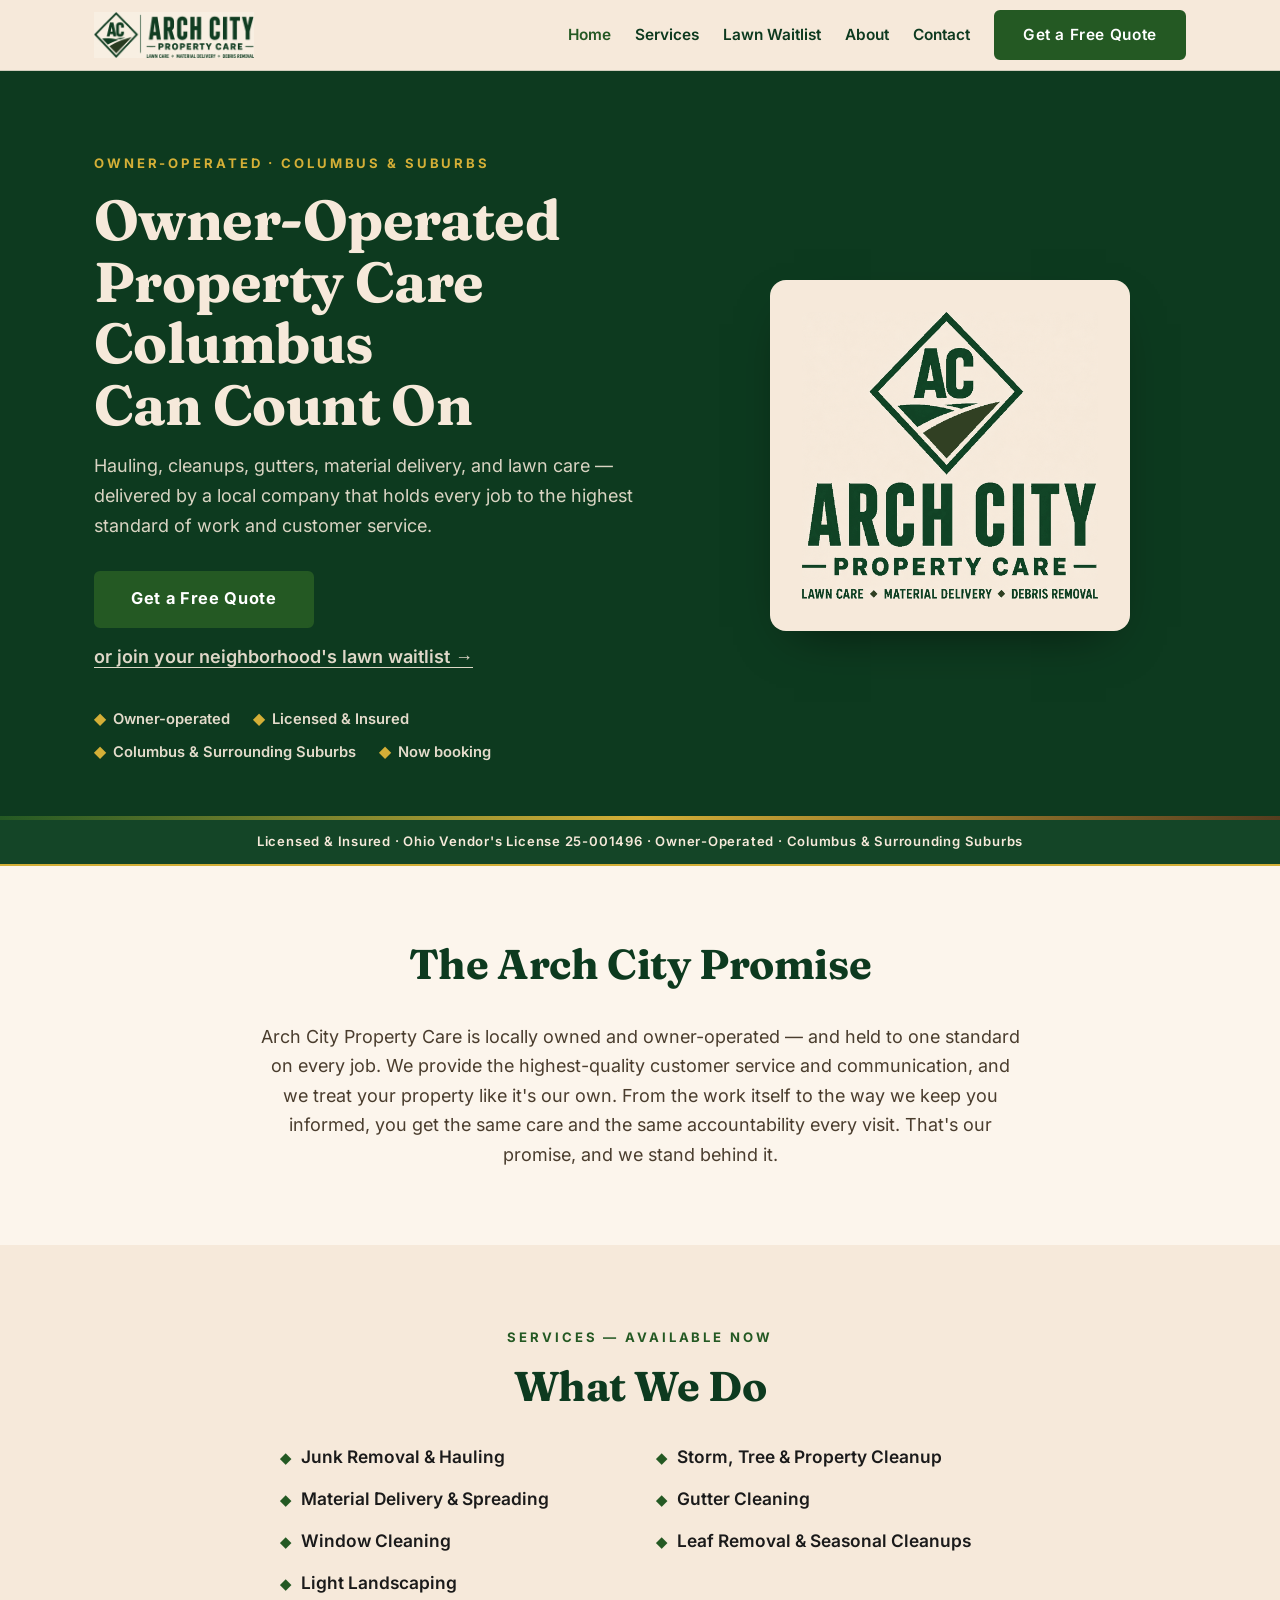
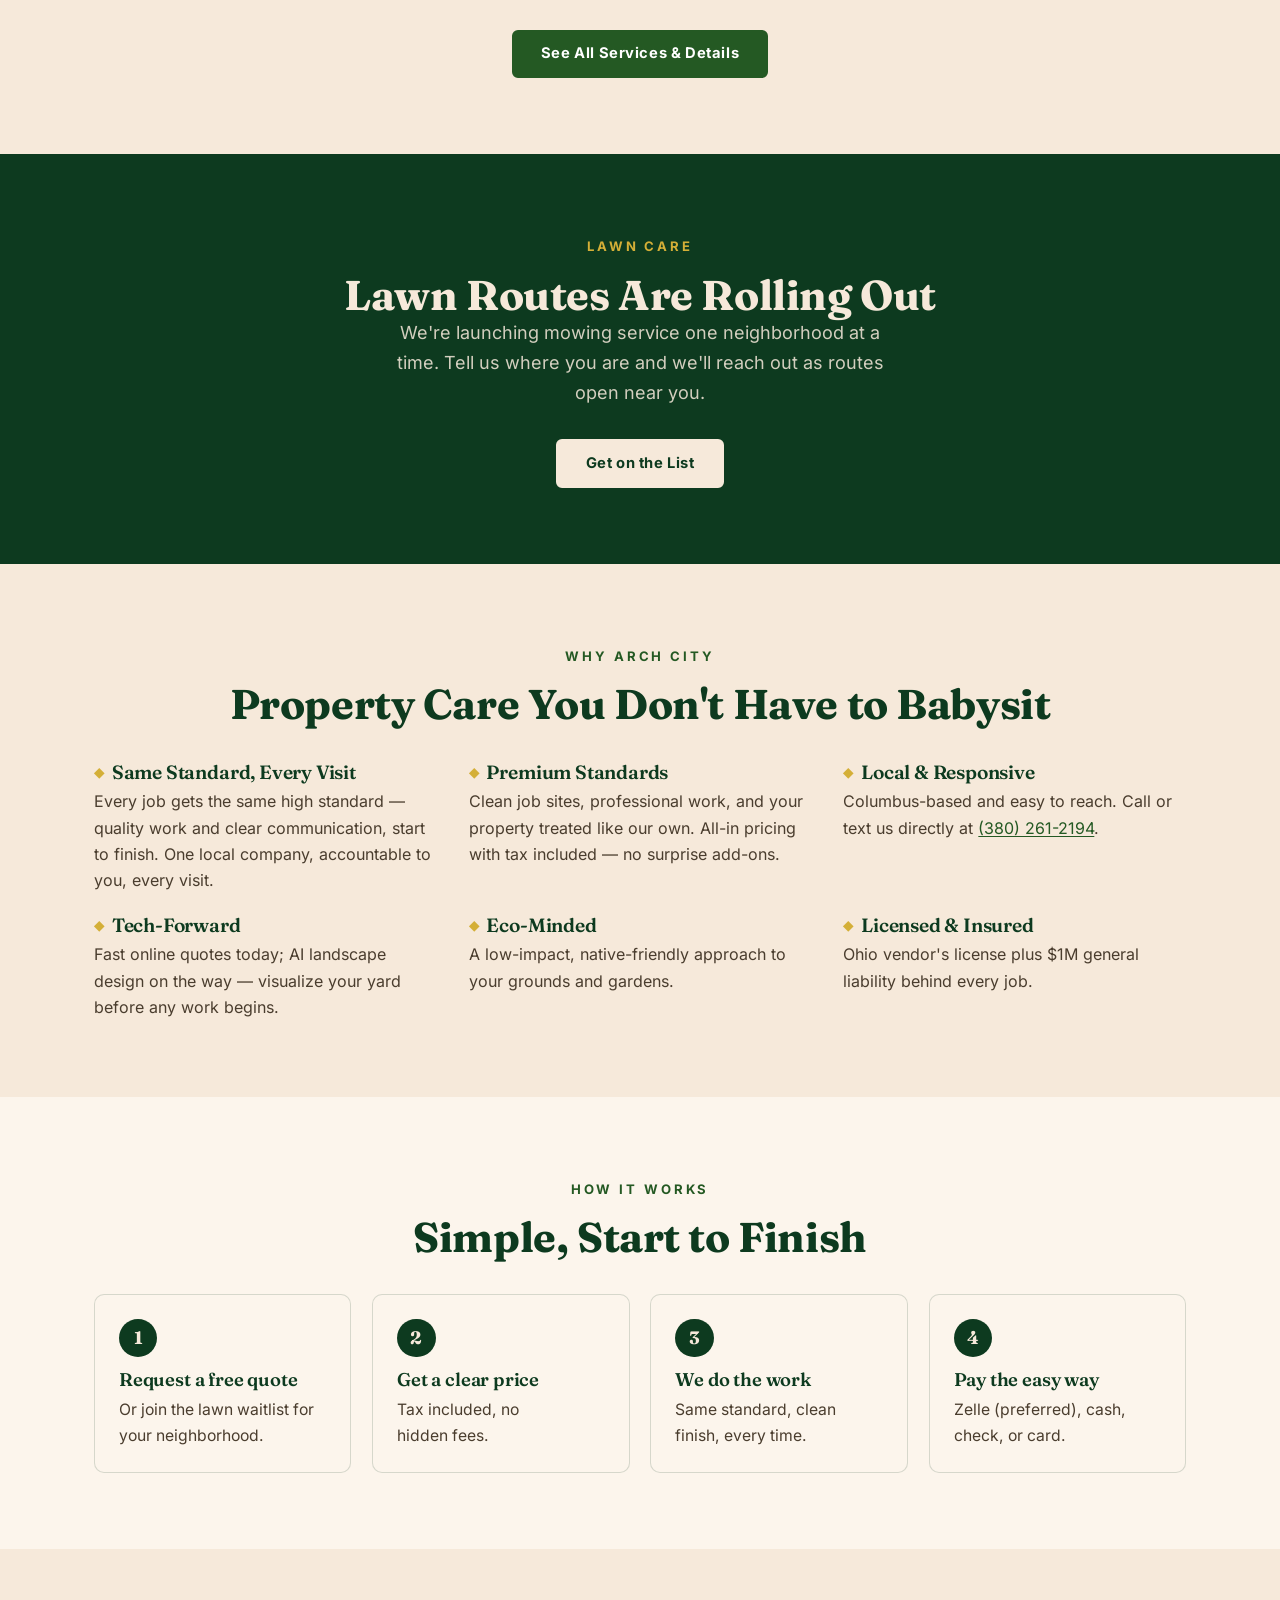
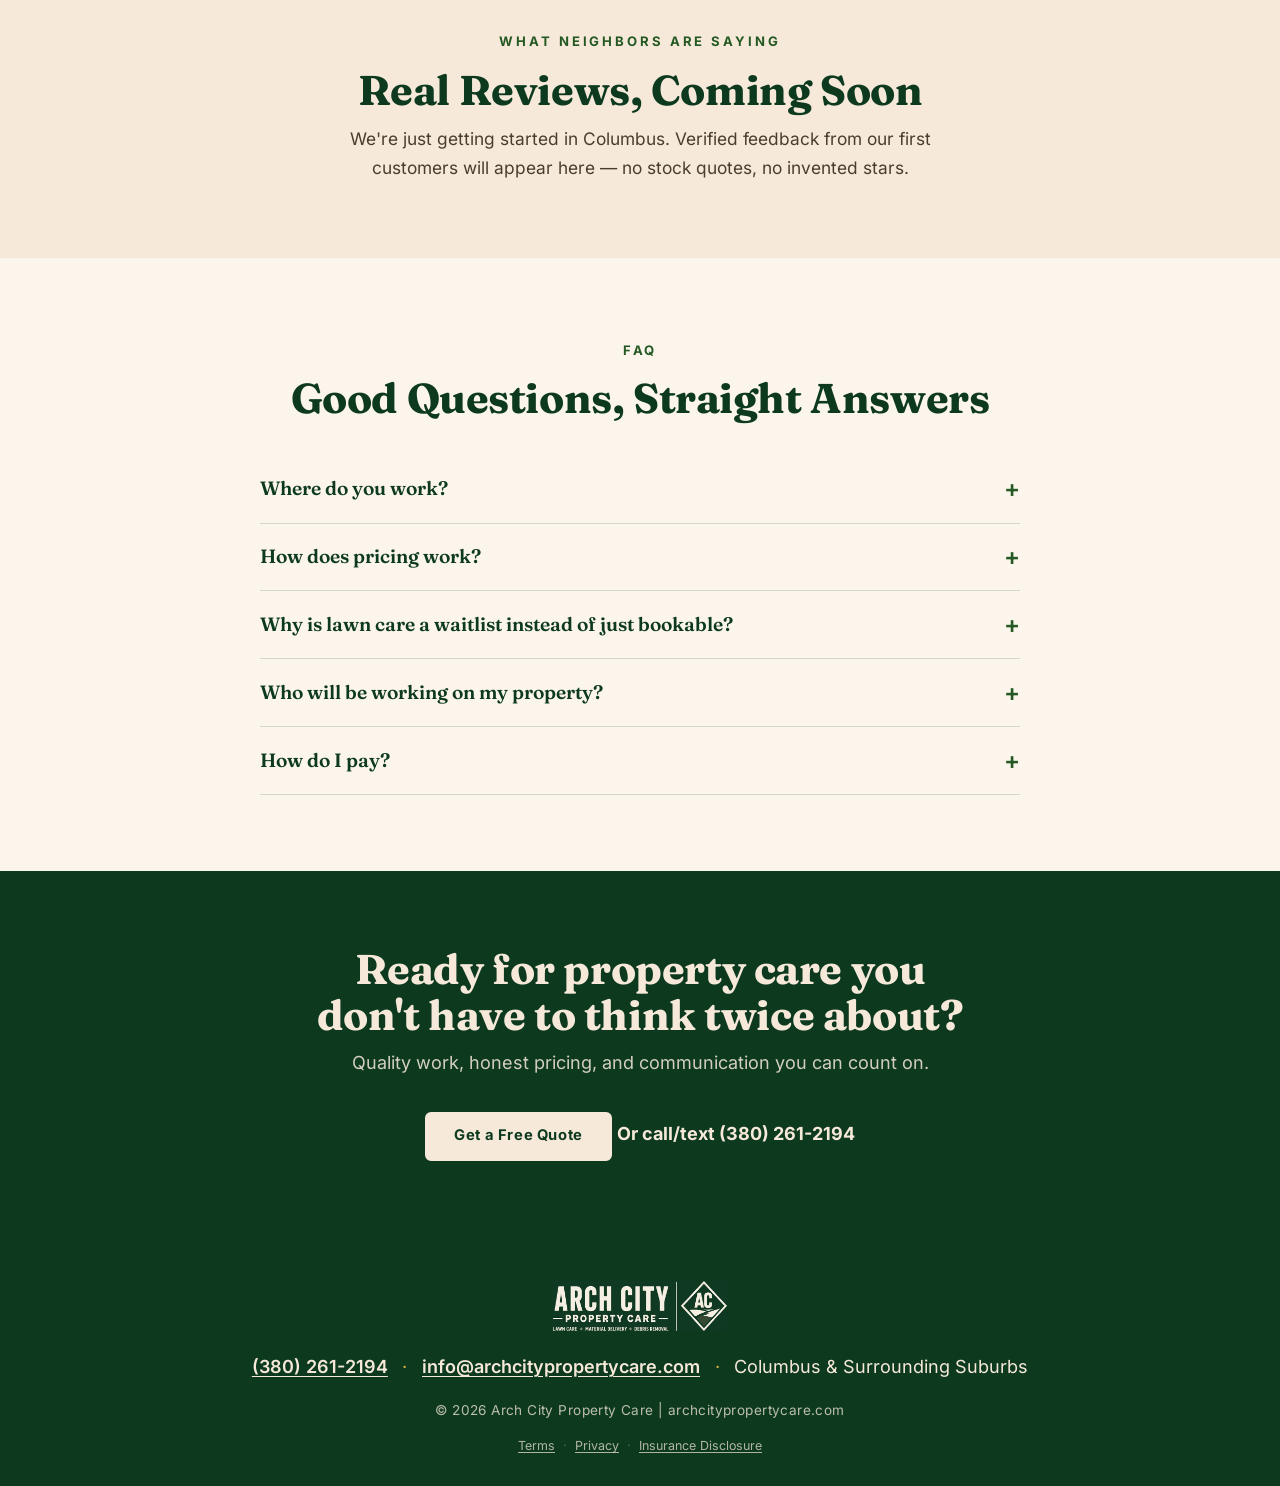
==== commit eddfbc2d: "Remove gutter-guard installation (gutter cleaning stays): services card/copy/deep-link, homepage lis" ====
--- a/index.html
+++ b/index.html
@@ -118,7 +118,7 @@
         <li><span class="svc-icon-inline" aria-hidden="true">◆</span> Junk Removal &amp; Hauling</li>
         <li><span class="svc-icon-inline" aria-hidden="true">◆</span> Storm, Tree &amp; Property Cleanup</li>
         <li><span class="svc-icon-inline" aria-hidden="true">◆</span> Material Delivery &amp; Spreading</li>
-        <li><span class="svc-icon-inline" aria-hidden="true">◆</span> Gutter Cleaning &amp; Gutter-Guard Installation</li>
+        <li><span class="svc-icon-inline" aria-hidden="true">◆</span> Gutter Cleaning</li>
         <li><span class="svc-icon-inline" aria-hidden="true">◆</span> Window Cleaning</li>
         <li><span class="svc-icon-inline" aria-hidden="true">◆</span> Leaf Removal &amp; Seasonal Cleanups</li>
         <li><span class="svc-icon-inline" aria-hidden="true">◆</span> Light Landscaping</li>
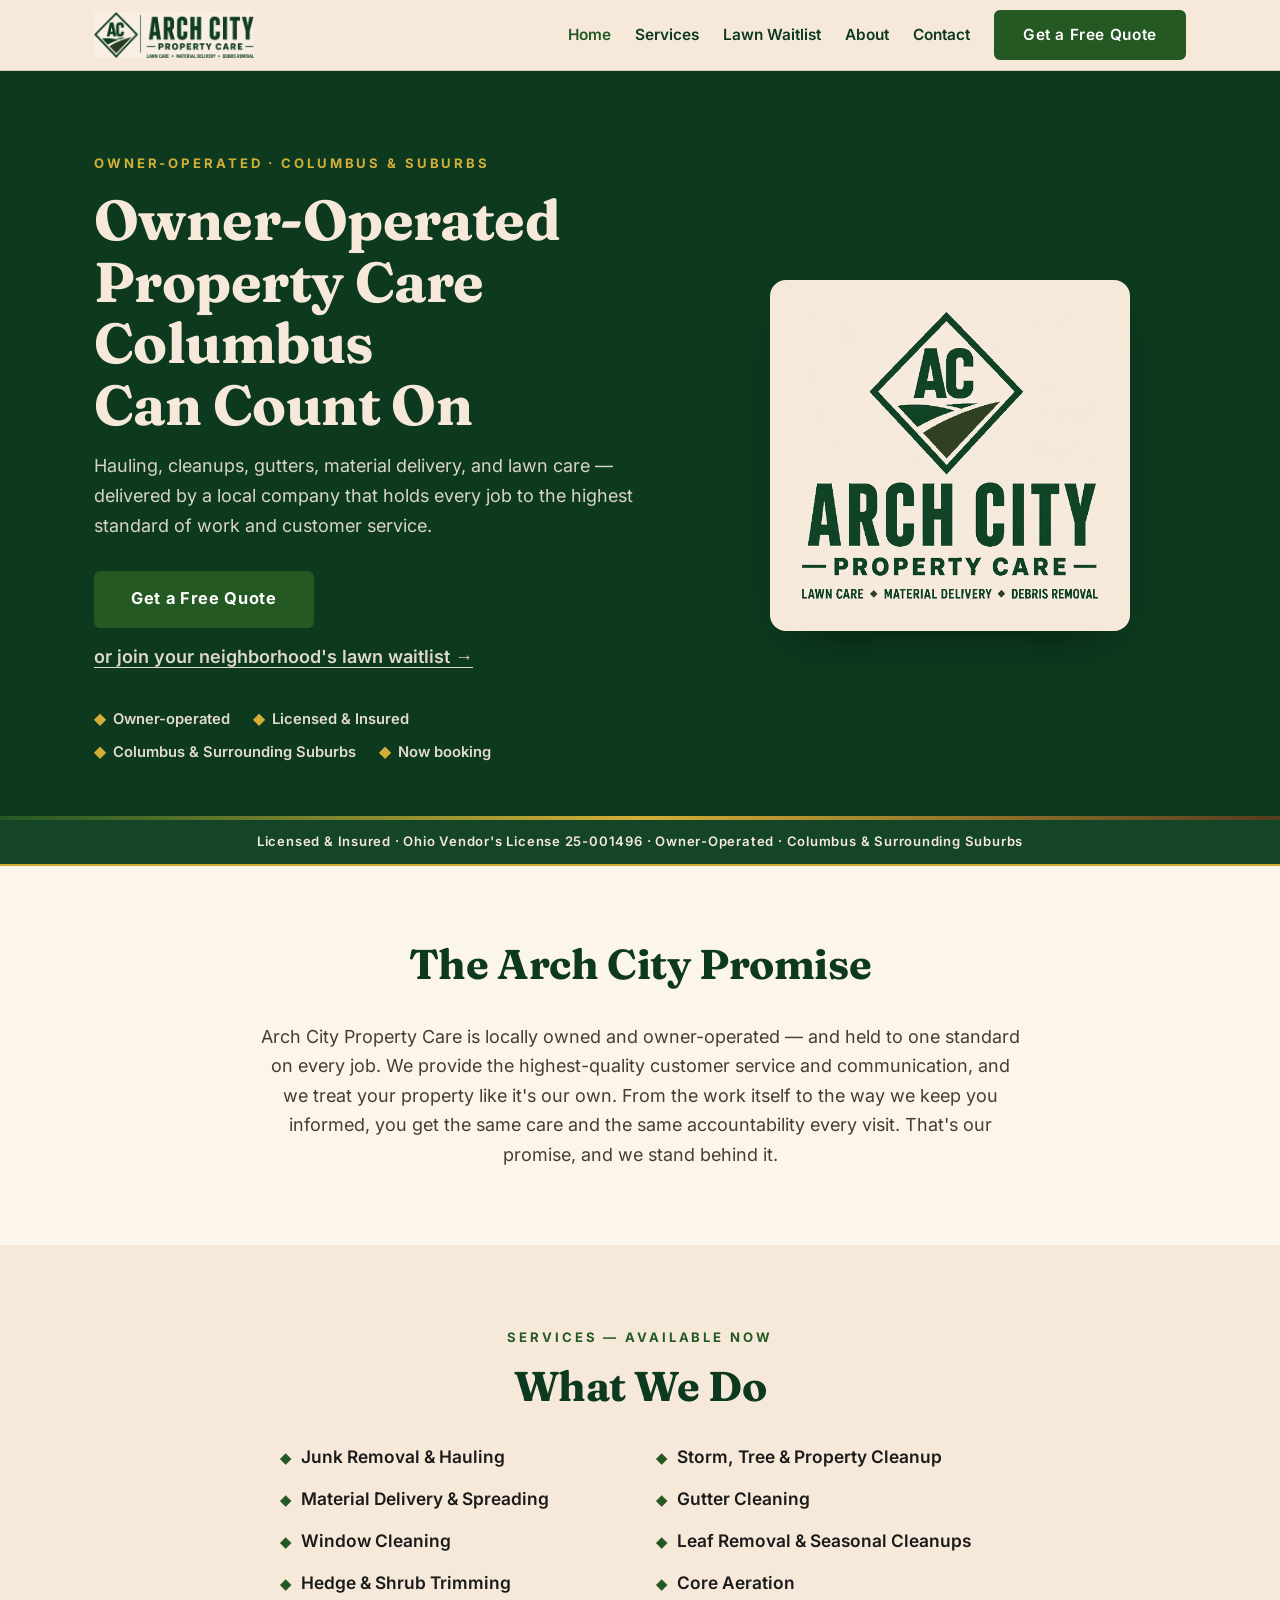
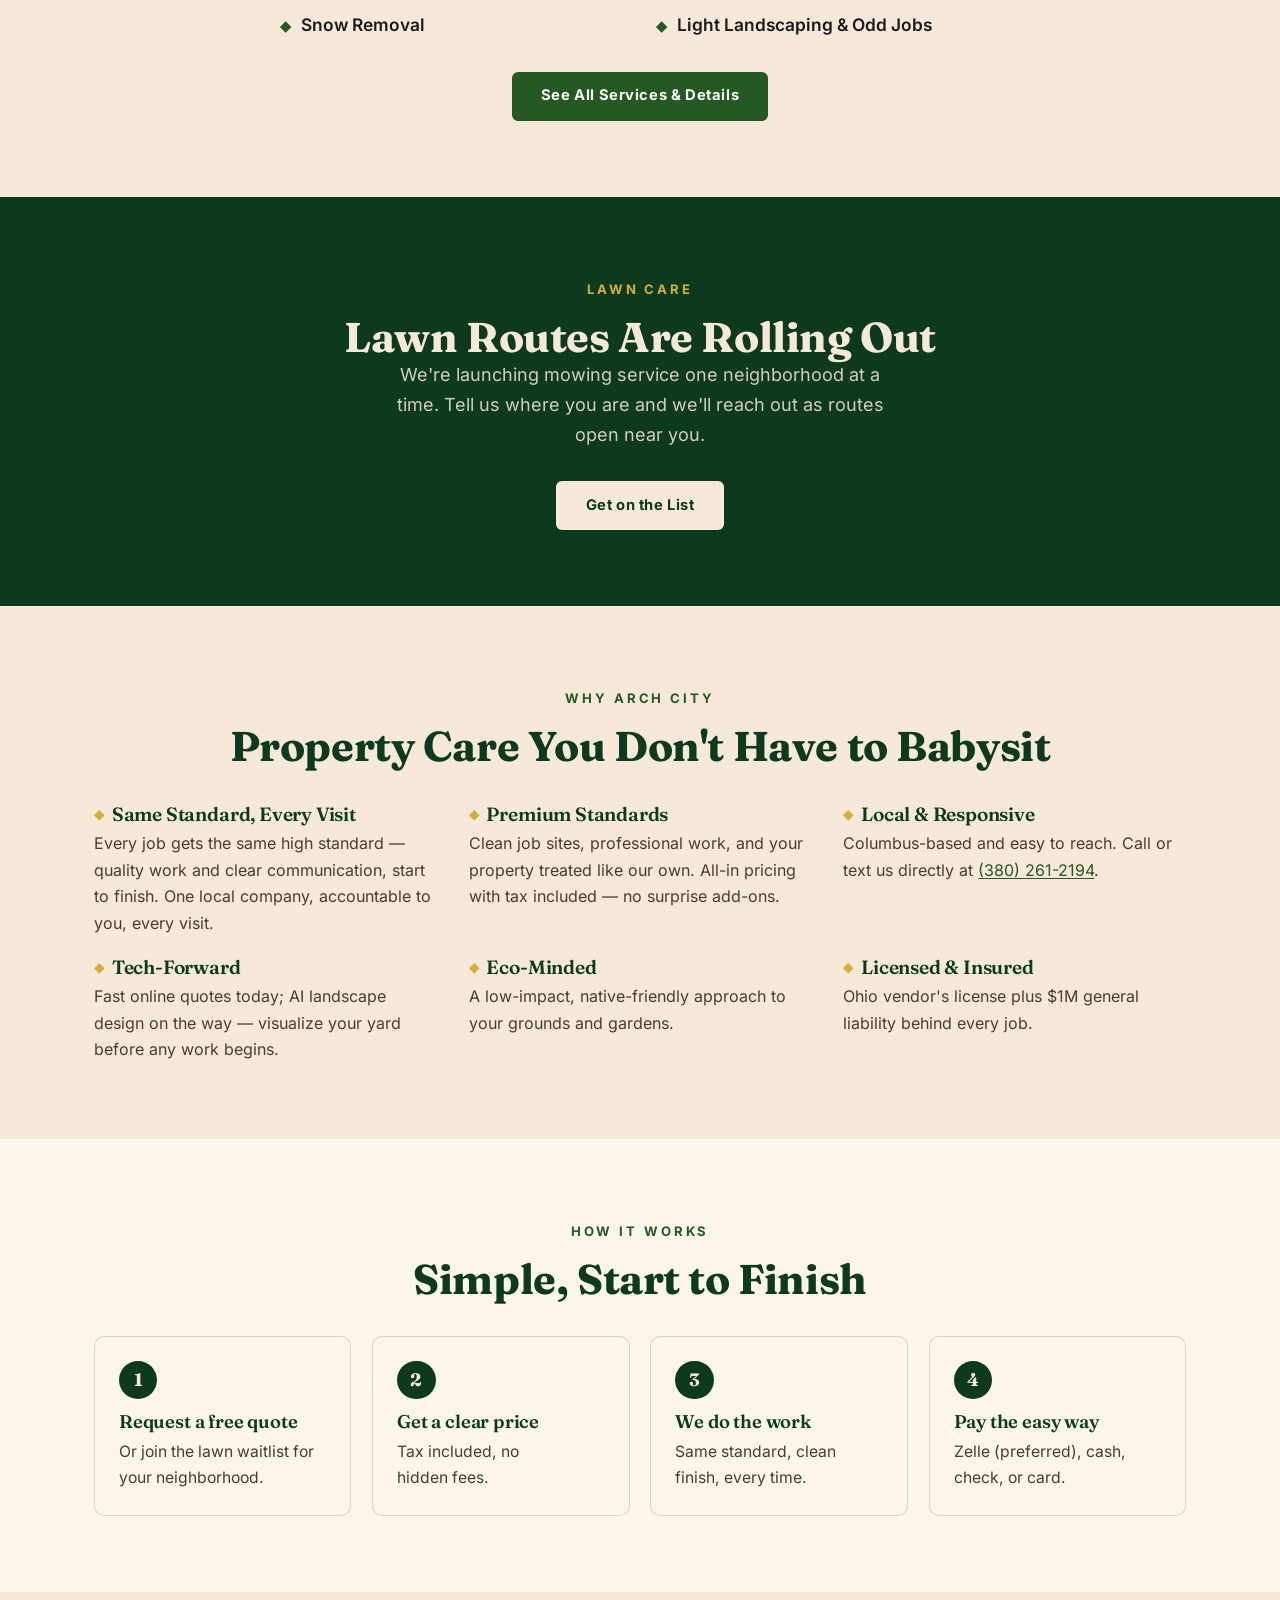
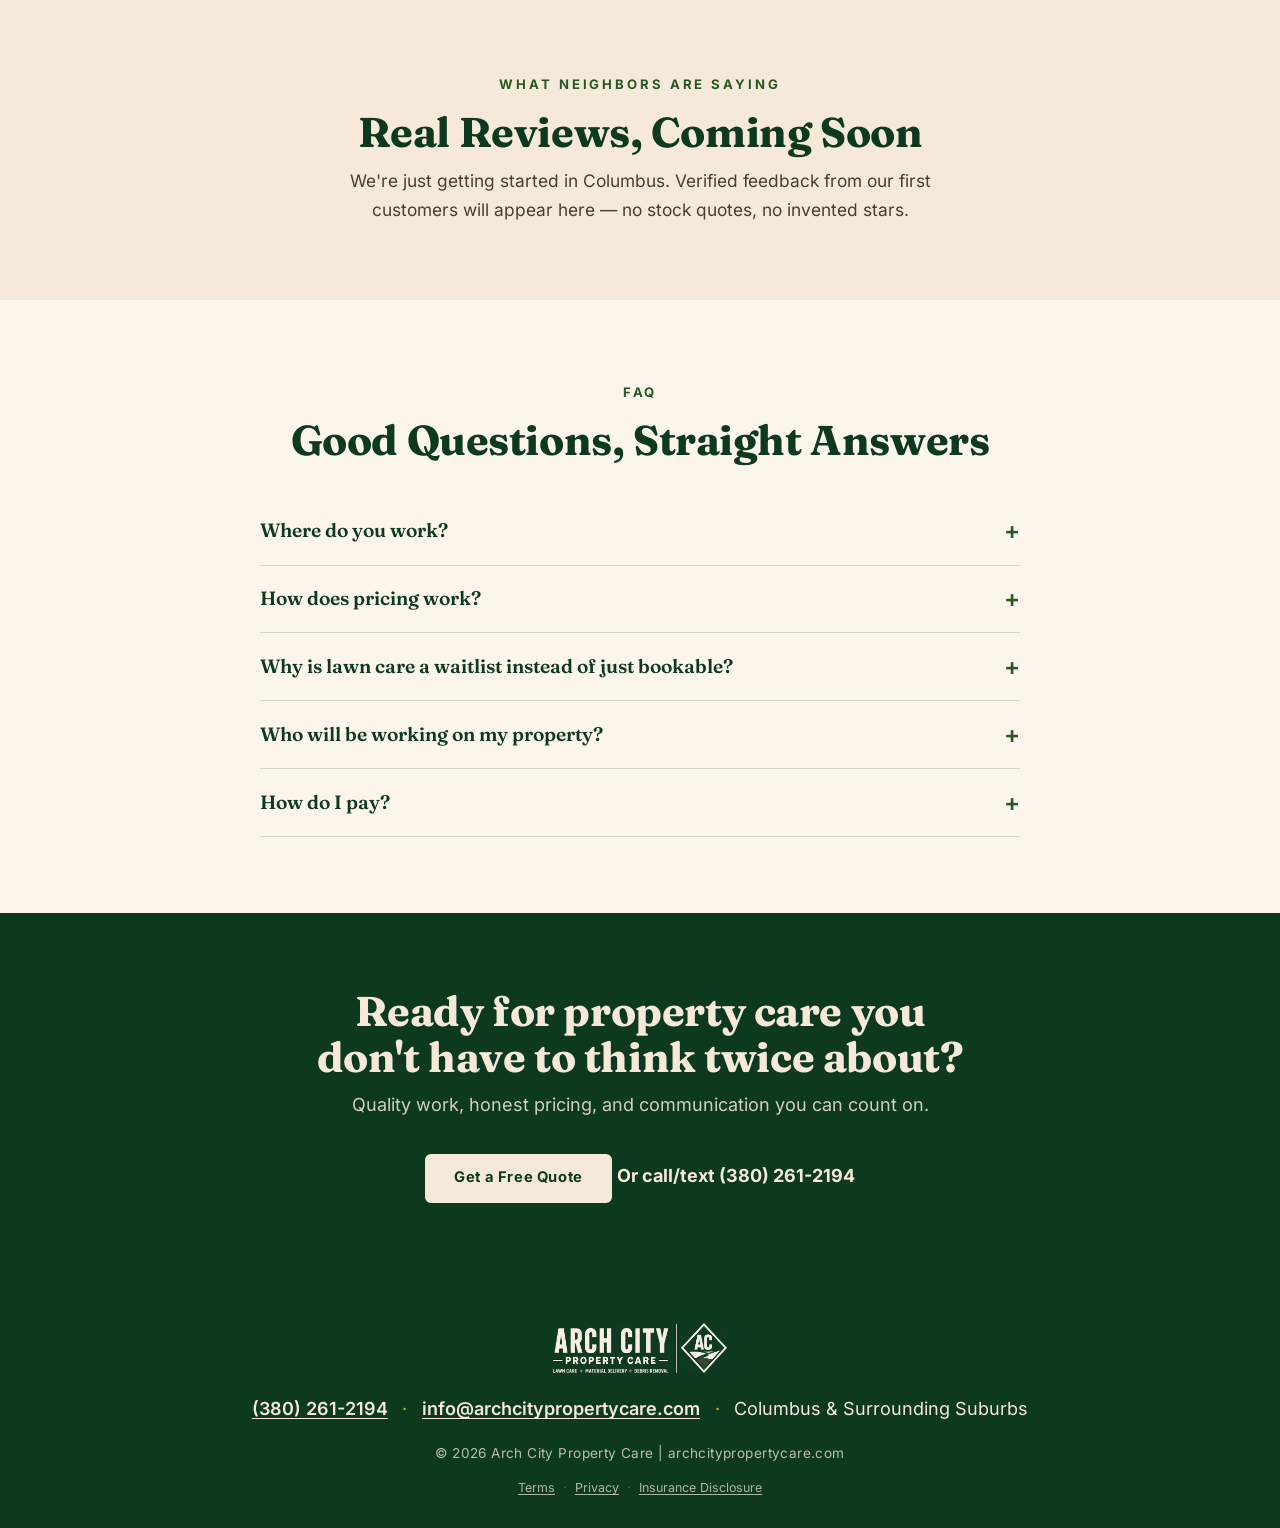
==== commit 0a8463f6: "Add services (Hedge & Shrub Trimming, Core Aeration, Snow Removal); reword Material Delivery; rename" ====
--- a/index.html
+++ b/index.html
@@ -35,7 +35,7 @@
     "image": "https://archcitypropertycare.com/assets/og-share.png",
     "logo": "https://archcitypropertycare.com/assets/brand/logo-horizontal-web.png",
     "areaServed": "Columbus, OH and surrounding suburbs",
-    "description": "Owner-operated property care in Columbus, OH: junk removal and hauling, property/storm/construction cleanup, material delivery and spreading, gutter cleaning, window cleaning, leaf and seasonal cleanups, and light landscaping.",
+    "description": "Owner-operated property care in Columbus, OH: junk removal and hauling, property/storm/construction cleanup, material delivery and spreading, gutter cleaning, window cleaning, leaf and seasonal cleanups, hedge and shrub trimming, core aeration, snow removal, and light landscaping and odd jobs.",
     "openingHours": ["Mo-Fr 08:00-17:30", "Sa 09:00-12:00"]
   }
   </script>
@@ -121,7 +121,10 @@
         <li><span class="svc-icon-inline" aria-hidden="true">◆</span> Gutter Cleaning</li>
         <li><span class="svc-icon-inline" aria-hidden="true">◆</span> Window Cleaning</li>
         <li><span class="svc-icon-inline" aria-hidden="true">◆</span> Leaf Removal &amp; Seasonal Cleanups</li>
-        <li><span class="svc-icon-inline" aria-hidden="true">◆</span> Light Landscaping</li>
+        <li><span class="svc-icon-inline" aria-hidden="true">◆</span> Hedge &amp; Shrub Trimming</li>
+        <li><span class="svc-icon-inline" aria-hidden="true">◆</span> Core Aeration</li>
+        <li><span class="svc-icon-inline" aria-hidden="true">◆</span> Snow Removal</li>
+        <li><span class="svc-icon-inline" aria-hidden="true">◆</span> Light Landscaping &amp; Odd Jobs</li>
       </ul>
       <div class="text-center" style="margin-top:2rem;">
         <a class="btn btn-primary" href="/services.html">See All Services &amp; Details</a>
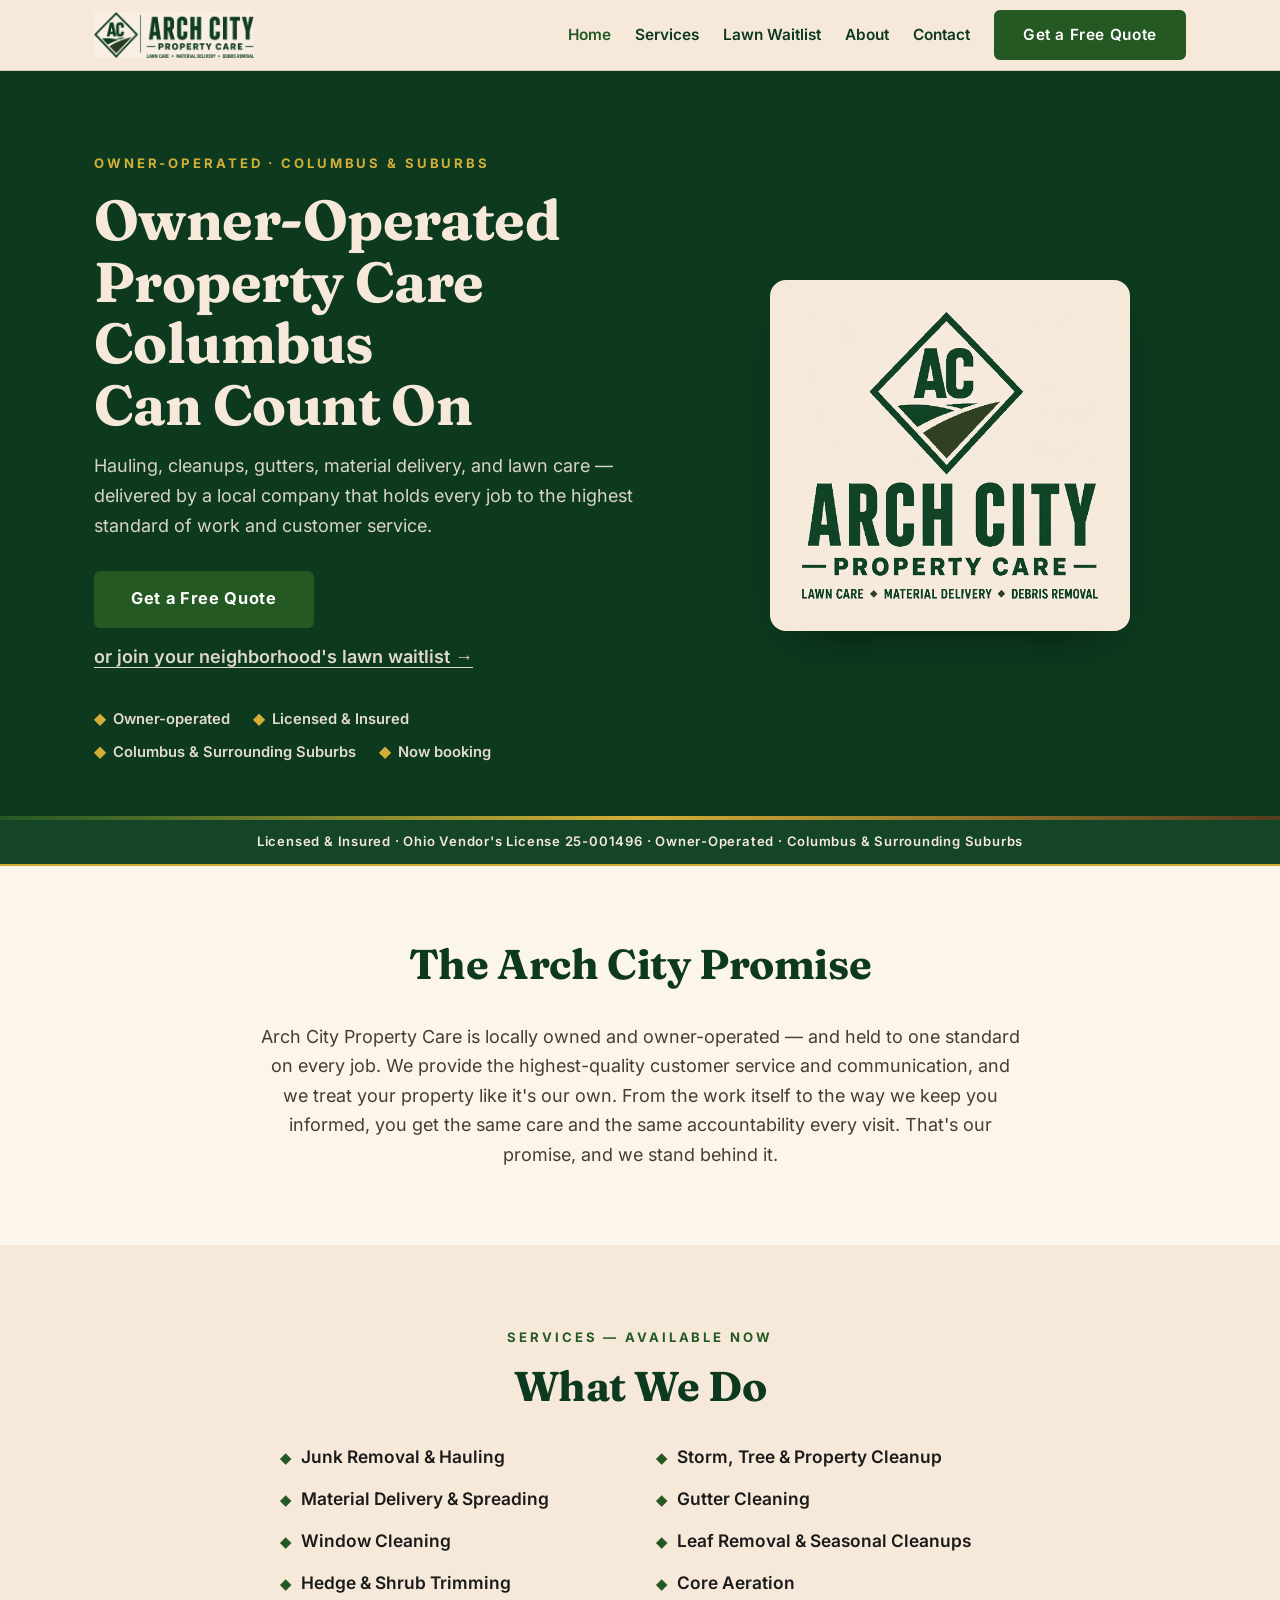
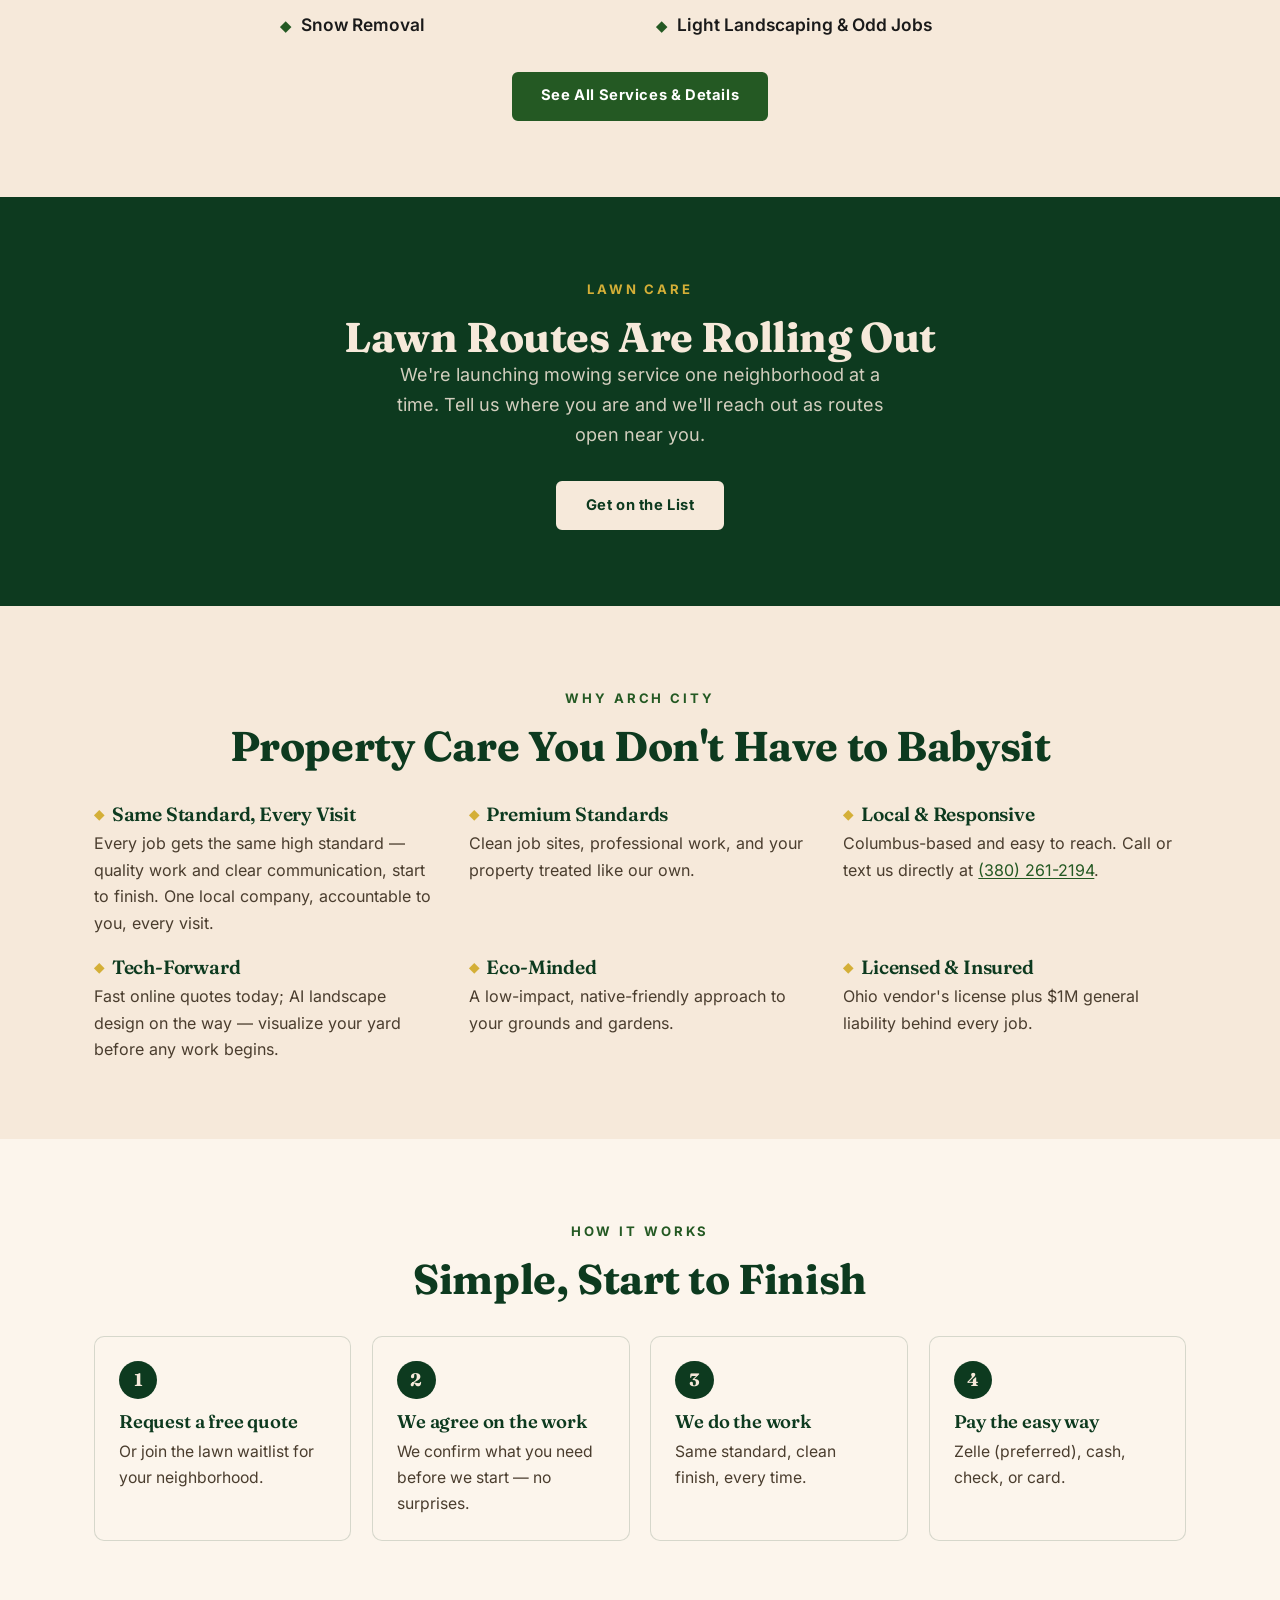
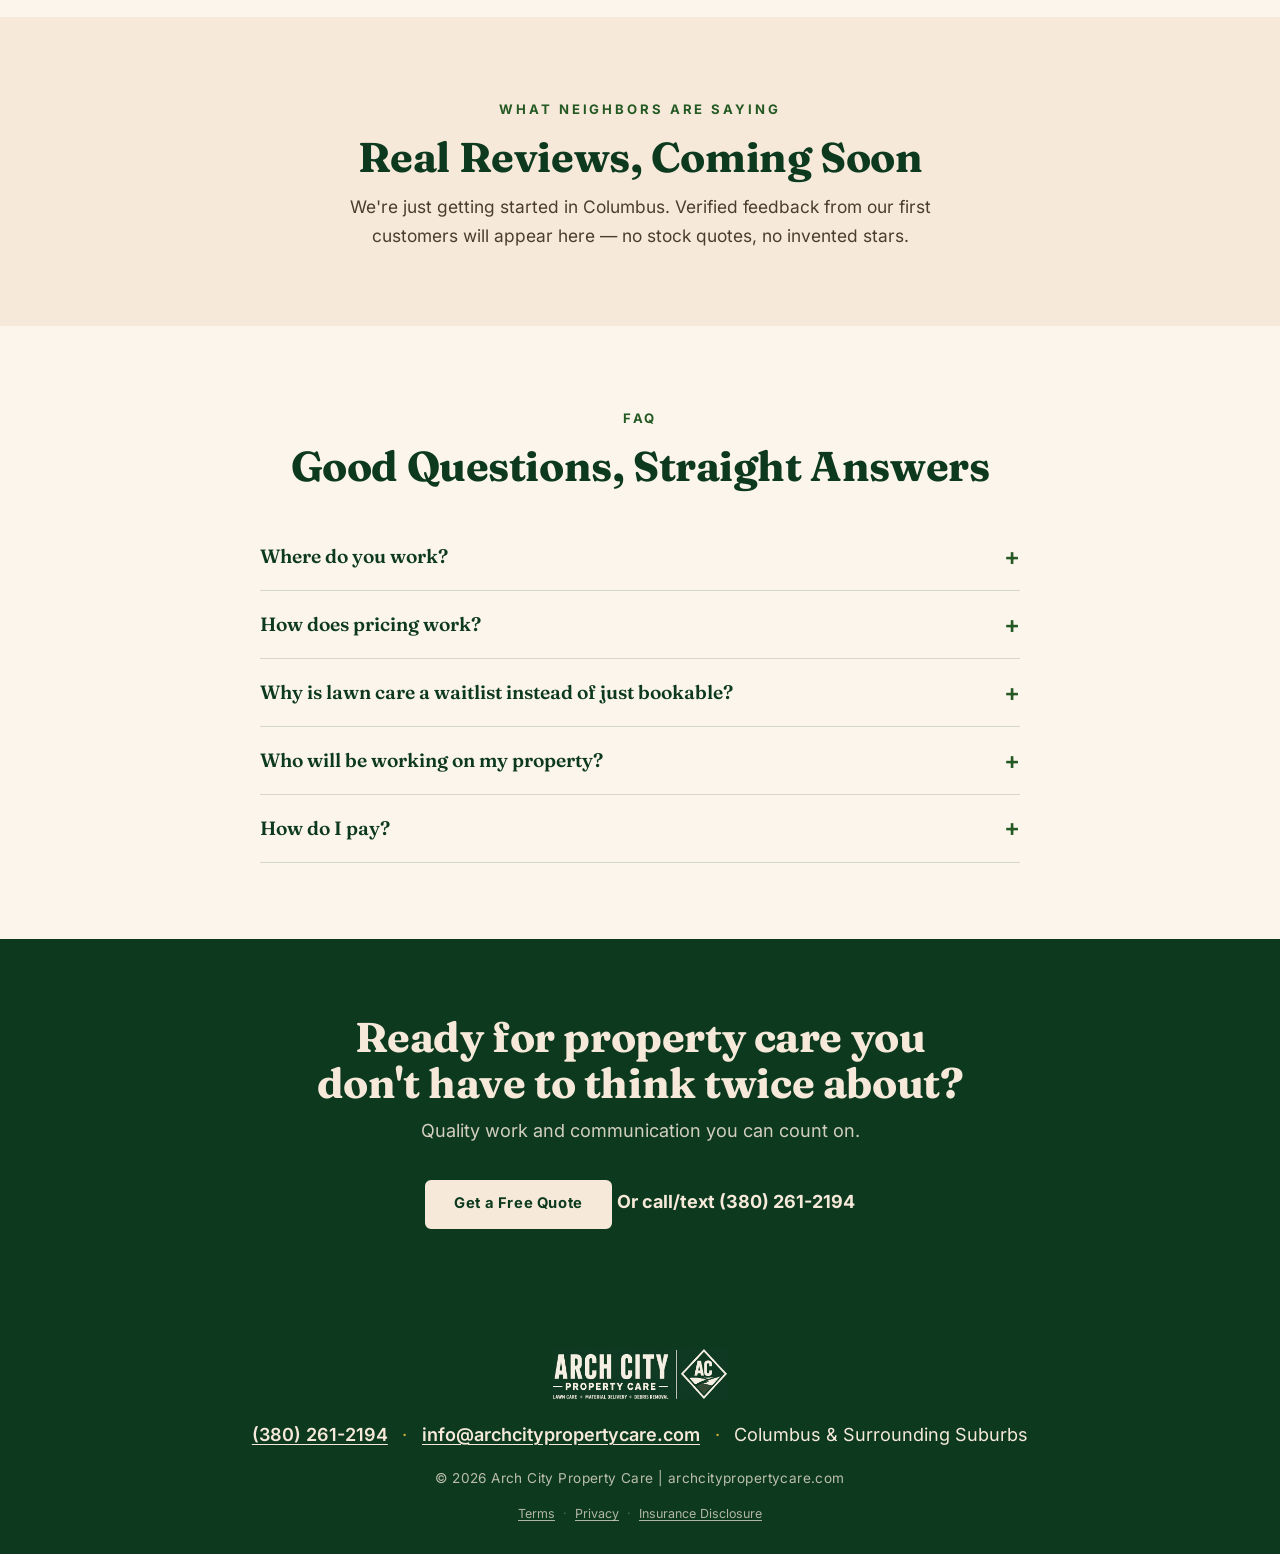
==== commit b67a3782: "Pricing scrub: remove all pricing-philosophy copy sitewide (custom/honest price, no anchor prices, p" ====
--- a/index.html
+++ b/index.html
@@ -156,7 +156,7 @@
         </div>
         <div class="why-item">
           <h3><span class="diamond">◆</span> Premium Standards</h3>
-          <p>Clean job sites, professional work, and your property treated like our own. All-in pricing with tax included — no surprise add-ons.</p>
+          <p>Clean job sites, professional work, and your property treated like our own.</p>
         </div>
         <div class="why-item">
           <h3><span class="diamond">◆</span> Local &amp; Responsive</h3>
@@ -187,7 +187,7 @@
       </div>
       <div class="steps">
         <div class="step"><div class="step-n">1</div><h3>Request a free quote</h3><p>Or join the lawn waitlist for your neighborhood.</p></div>
-        <div class="step"><div class="step-n">2</div><h3>Get a clear price</h3><p>Tax included, no hidden fees.</p></div>
+        <div class="step"><div class="step-n">2</div><h3>We agree on the work</h3><p>We confirm what you need before we start — no surprises.</p></div>
         <div class="step"><div class="step-n">3</div><h3>We do the work</h3><p>Same standard, clean finish, every time.</p></div>
         <div class="step"><div class="step-n">4</div><h3>Pay the easy way</h3><p>Zelle (preferred), cash, check, or card.</p></div>
       </div>
@@ -220,7 +220,7 @@
         </details>
         <details>
           <summary>How does pricing work?</summary>
-          <p>Every job gets a free quote. The price you're quoted includes tax — no hidden fees, no surprise charges at the end.</p>
+          <p>Every job gets a free quote — no obligation.</p>
         </details>
         <details>
           <summary>Why is lawn care a waitlist instead of just bookable?</summary>
@@ -232,7 +232,7 @@
         </details>
         <details>
           <summary>How do I pay?</summary>
-          <p>Zelle or cash is preferred (both save the processing fee and help us keep pricing fair). We also take check or card.</p>
+          <p>Zelle or cash is preferred (both save the processing fee). We also take check or card.</p>
         </details>
       </div>
     </div>
@@ -242,7 +242,7 @@
   <section class="cta-strip">
     <div class="container">
       <h2>Ready for property care you don't have to think twice about?</h2>
-      <p>Quality work, honest pricing, and communication you can count on.</p>
+      <p>Quality work and communication you can count on.</p>
       <a class="btn btn-light" href="/quote.html">Get a Free Quote</a>
       <a class="cta-phone" href="tel:+13802612194">Or call/text (380) 261-2194</a>
     </div>
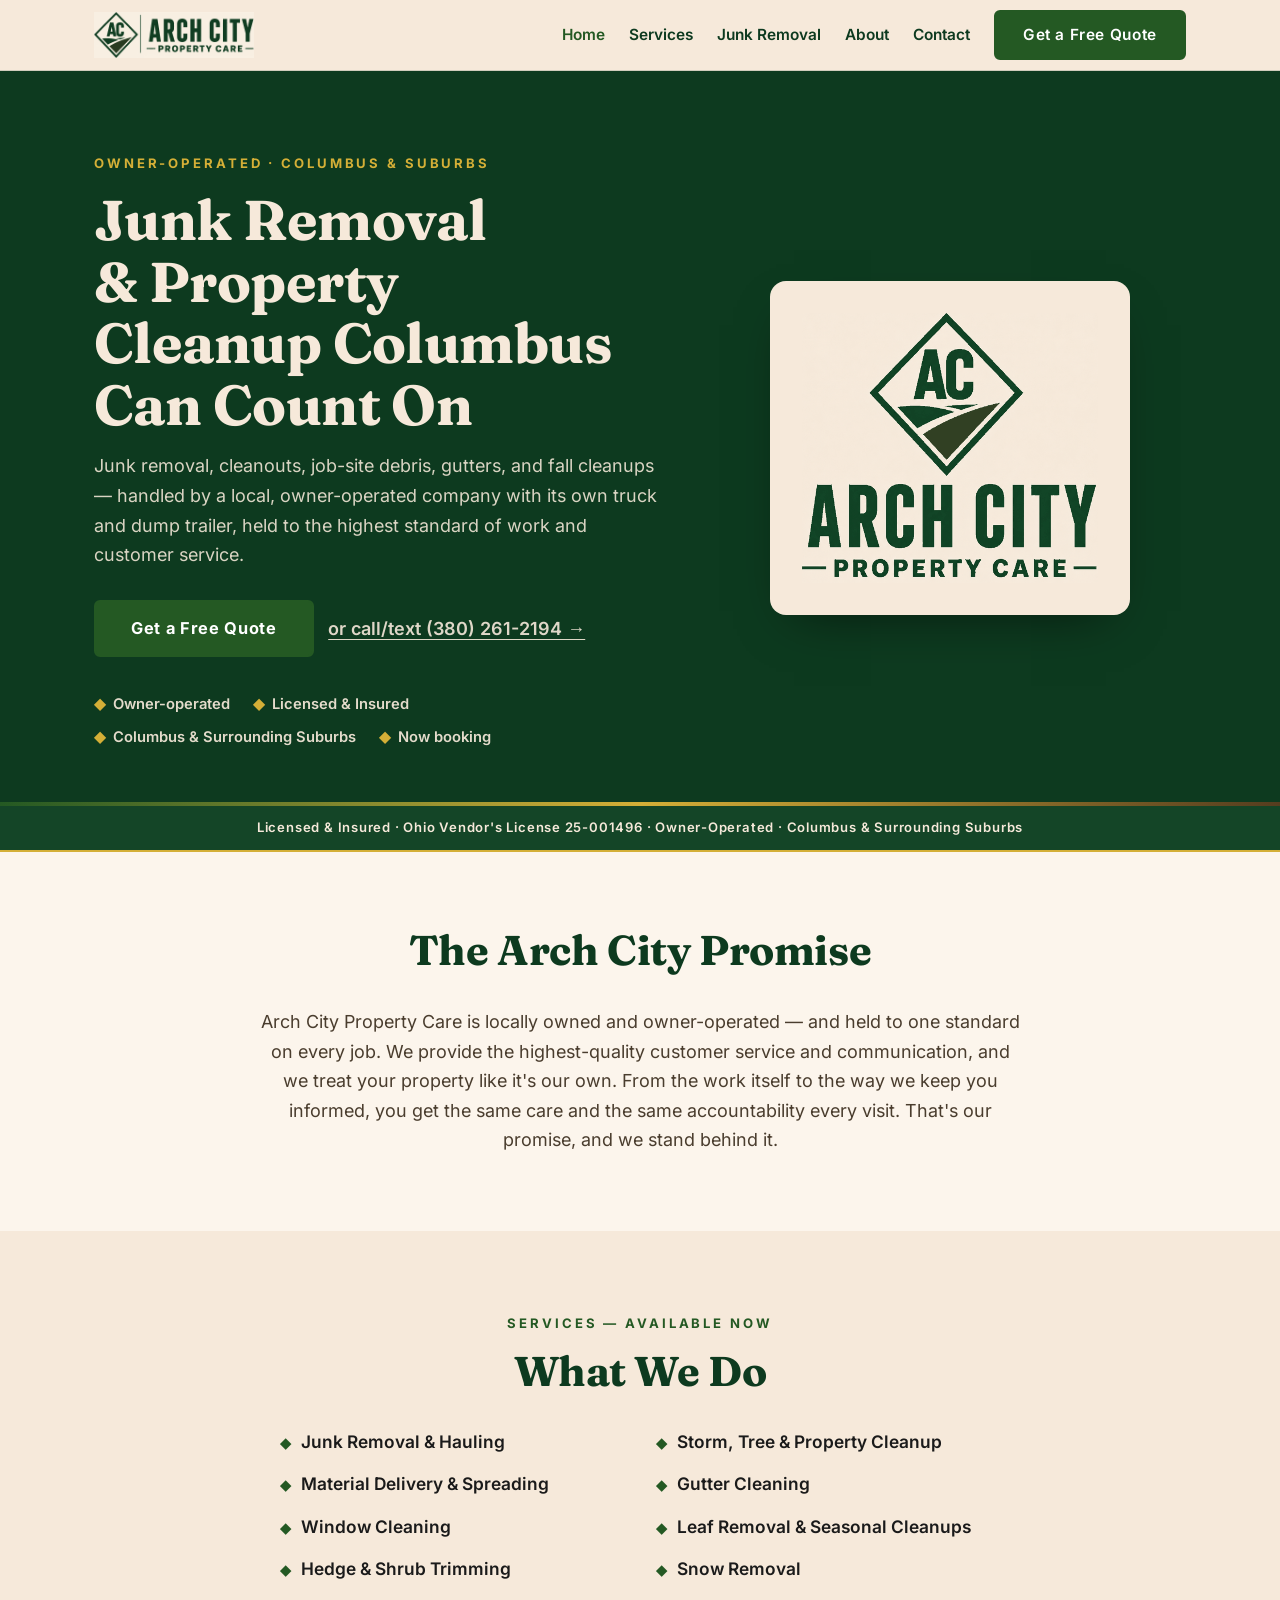
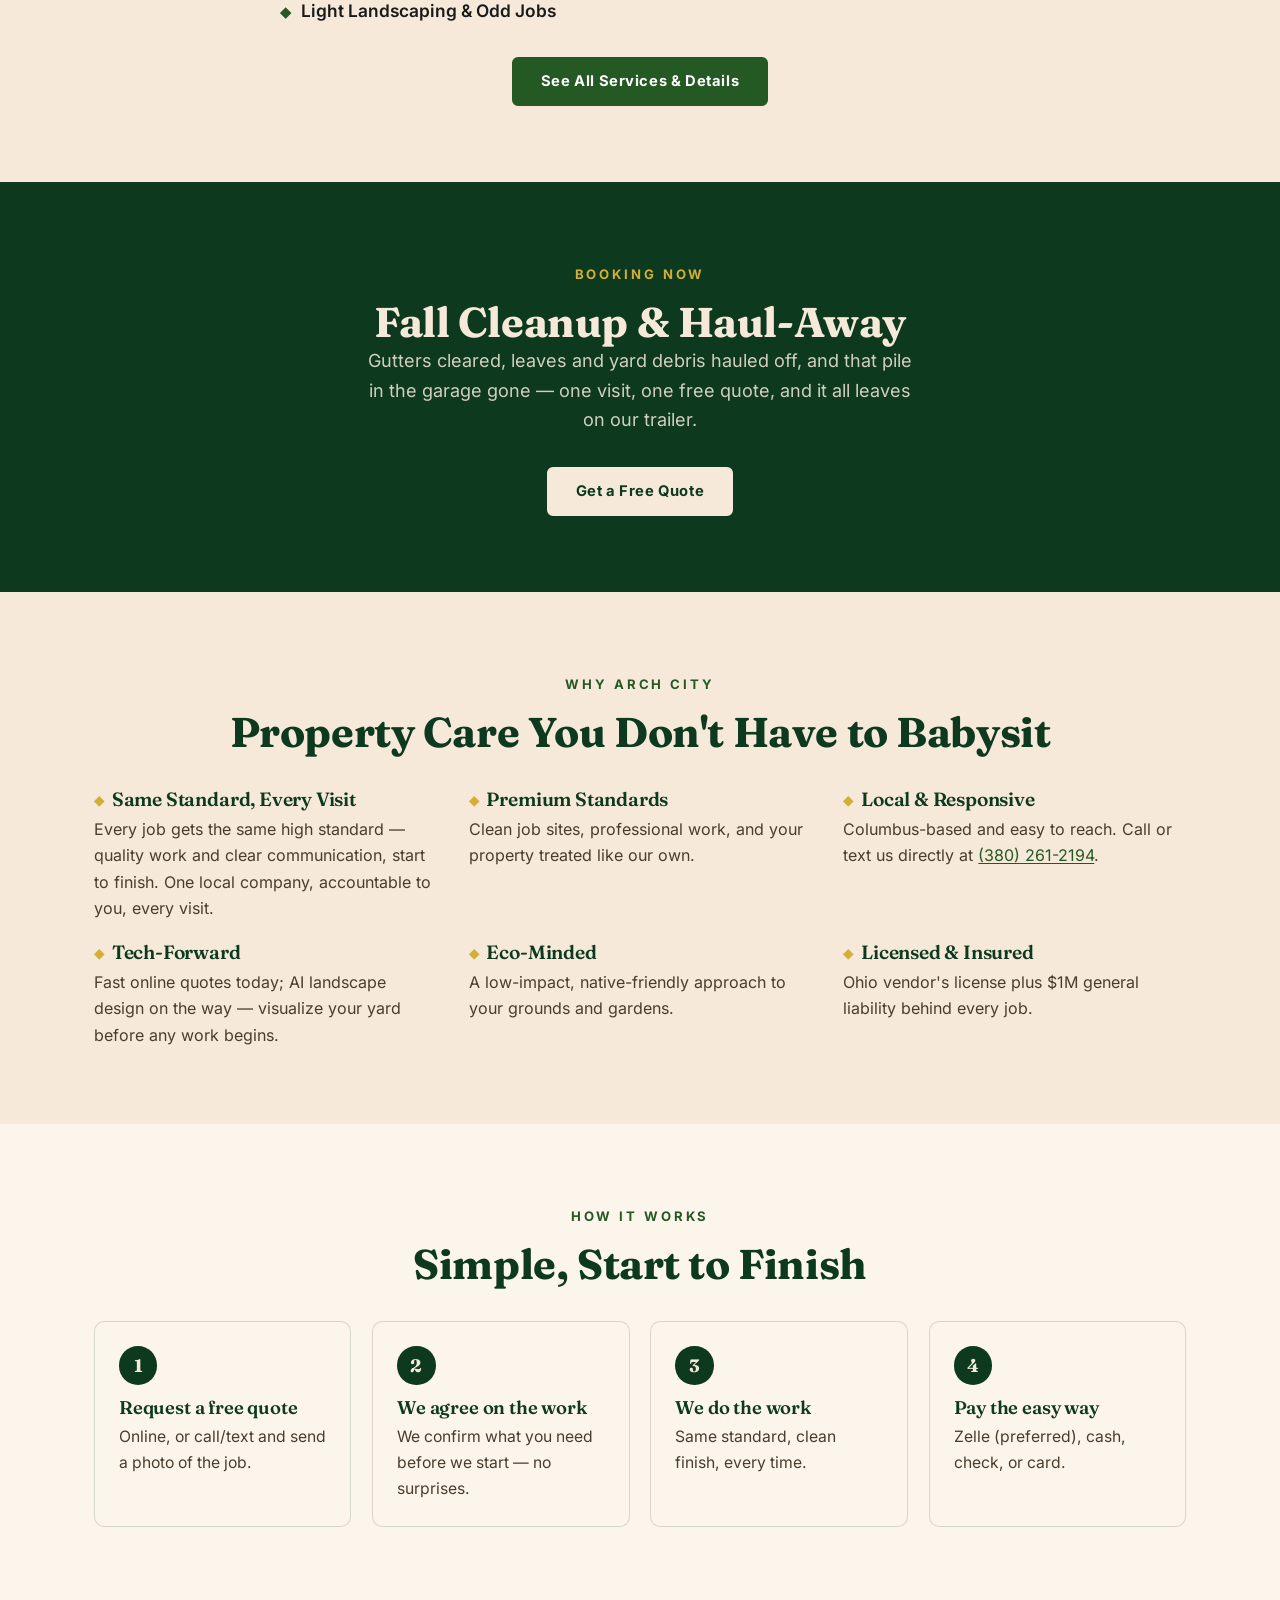
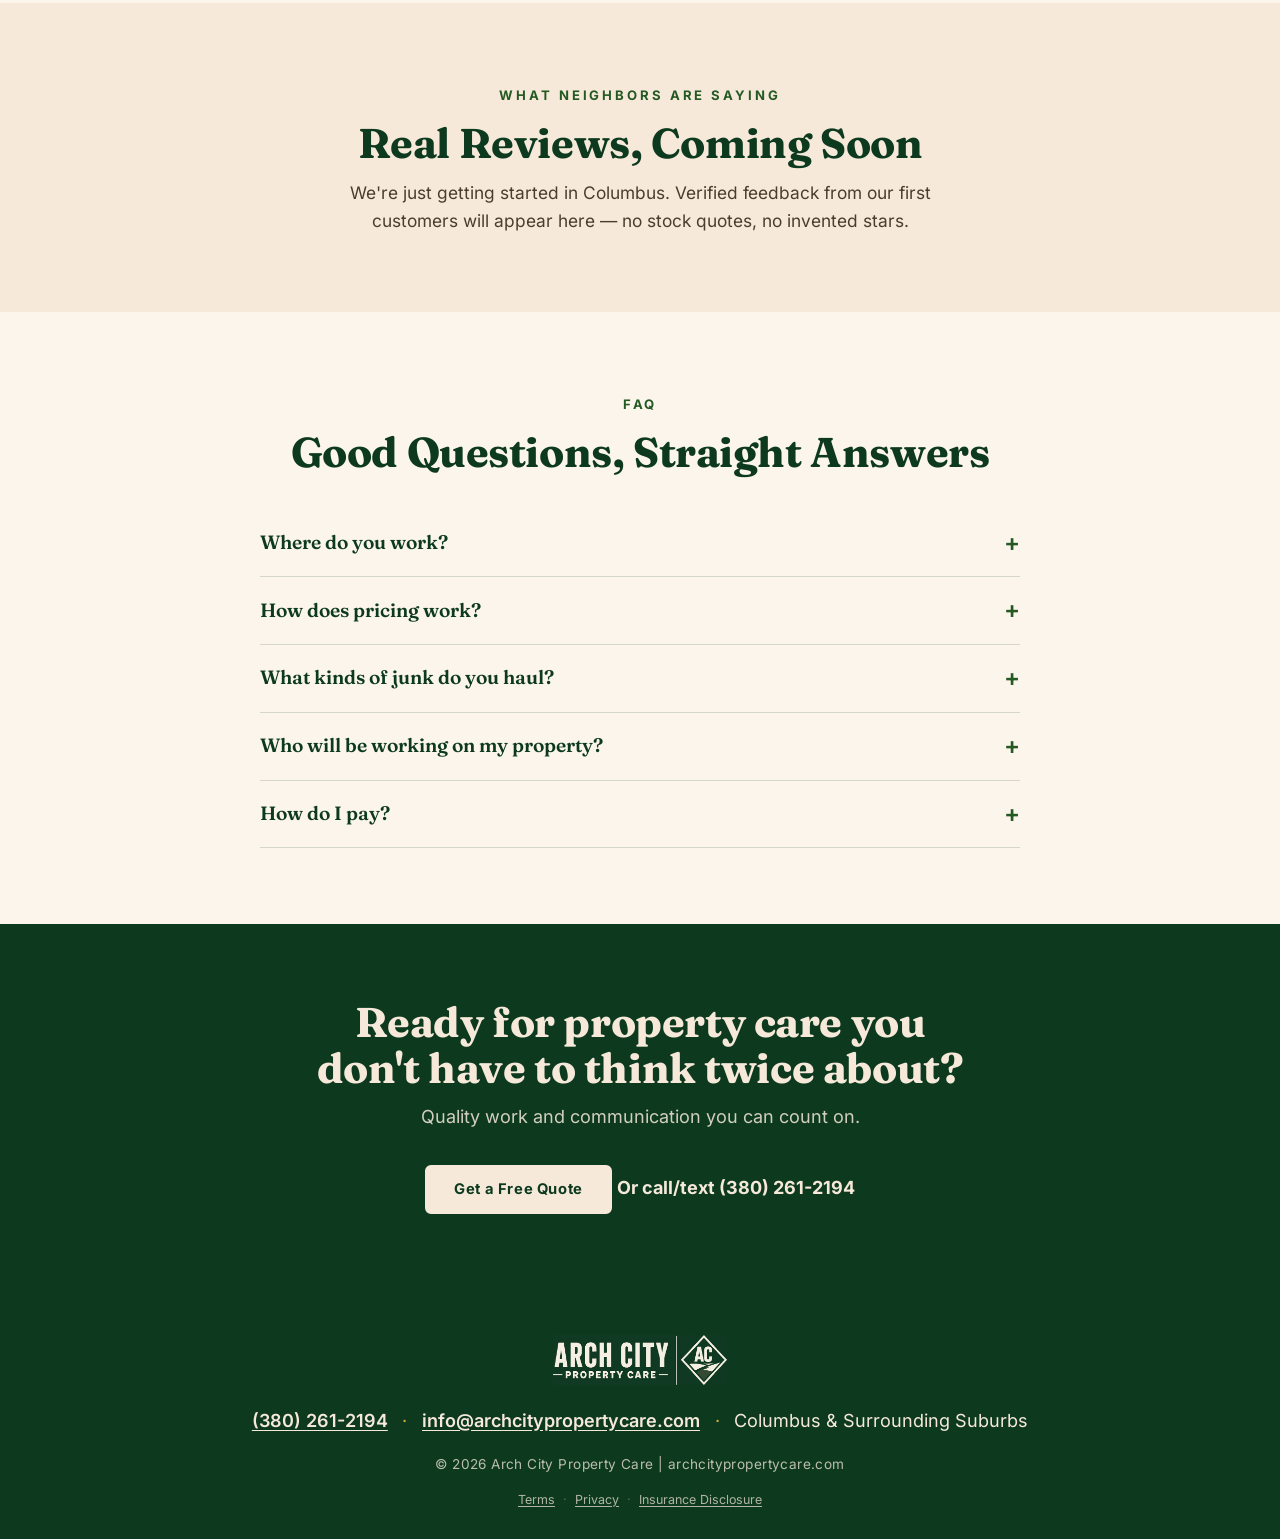
==== commit c0ec2b5c: "Refocus on junk removal; retire lawn care + waitlist sitewide - Remove lawn-waitlist page (301 -> /s" ====
--- a/index.html
+++ b/index.html
@@ -4,13 +4,13 @@
   <meta charset="UTF-8">
   <meta name="viewport" content="width=device-width, initial-scale=1.0, viewport-fit=cover">
   <meta name="theme-color" content="#0D3A1F">
-  <title>Arch City Property Care | Columbus Hauling, Gutters &amp; Lawn</title>
-  <meta name="description" content="Quality property care in Columbus, OH — Material delivery, debris cleanup & removal, light landscaping, gutter & window cleaning, & lawn care. High standard, every visit. Free quote.">
+  <title>Junk Removal Columbus OH | Arch City Property Care</title>
+  <meta name="description" content="Owner-operated junk removal and hauling in Columbus, OH — garage, basement and estate cleanouts, construction debris, gutter cleaning, fall cleanups, and material delivery. Licensed &amp; insured. Free quote.">
   <link rel="canonical" href="https://archcitypropertycare.com/">
 
   <meta property="og:type" content="website">
-  <meta property="og:title" content="Arch City Property Care | Columbus Hauling, Gutters & Lawn">
-  <meta property="og:description" content="Top quality property care in Columbus, OH — Get a free quote.">
+  <meta property="og:title" content="Arch City Property Care | Columbus Junk Removal &amp; Hauling">
+  <meta property="og:description" content="Junk removal, cleanouts, job-site debris, gutters and fall cleanups across Columbus and the suburbs. Owner-operated, licensed &amp; insured. Free quote.">
   <meta property="og:url" content="https://archcitypropertycare.com/">
   <meta property="og:image" content="https://archcitypropertycare.com/assets/og-share.png">
   <meta name="twitter:card" content="summary_large_image">
@@ -27,7 +27,7 @@
   <script type="application/ld+json">
   {
     "@context": "https://schema.org",
-    "@type": "LocalBusiness",
+    "@type": "HomeAndConstructionBusiness",
     "name": "Arch City Property Care",
     "url": "https://archcitypropertycare.com",
     "telephone": "+1-380-261-2194",
@@ -35,7 +35,7 @@
     "image": "https://archcitypropertycare.com/assets/og-share.png",
     "logo": "https://archcitypropertycare.com/assets/brand/logo-horizontal-web.png",
     "areaServed": "Columbus, OH and surrounding suburbs",
-    "description": "Owner-operated property care in Columbus, OH: junk removal and hauling, property/storm/construction cleanup, material delivery and spreading, gutter cleaning, window cleaning, leaf and seasonal cleanups, hedge and shrub trimming, core aeration, snow removal, and light landscaping and odd jobs.",
+    "description": "Owner-operated property care in Columbus, OH: junk removal and hauling, property/storm/construction cleanup, material delivery and spreading, gutter cleaning, window cleaning, leaf and seasonal cleanups, hedge and shrub trimming, snow removal, and light landscaping and odd jobs.",
     "openingHours": ["Mo-Fr 08:00-17:30", "Sa 09:00-12:00"]
   }
   </script>
@@ -52,7 +52,7 @@
     <nav class="site-nav" id="site-nav">
       <a href="/">Home</a>
       <a href="/services.html">Services</a>
-      <a href="/lawn-waitlist.html">Lawn Waitlist</a>
+      <a href="/junk-removal.html">Junk Removal</a>
       <a href="/about.html">About</a>
       <a href="/contact.html">Contact</a>
       <a class="btn btn-primary nav-cta" href="/quote.html">Get a Free Quote</a>
@@ -67,11 +67,11 @@
     <div class="container hero-grid">
       <div class="hero-copy">
         <span class="eyebrow">Owner-Operated · Columbus &amp; Suburbs</span>
-        <h1>Owner-Operated Property Care Columbus Can Count&nbsp;On</h1>
-        <p class="lead">Hauling, cleanups, gutters, material delivery, and lawn care — delivered by a local company that holds every job to the highest standard of work and customer service.</p>
+        <h1>Junk Removal &amp; Property Cleanup Columbus Can Count&nbsp;On</h1>
+        <p class="lead">Junk removal, cleanouts, job-site debris, gutters, and fall cleanups — handled by a local, owner-operated company with its own truck and dump trailer, held to the highest standard of work and customer service.</p>
         <div class="hero-actions">
           <a class="btn btn-primary btn-lg" href="/quote.html">Get a Free Quote</a>
-          <a class="hero-textlink" href="/lawn-waitlist.html">or join your neighborhood's lawn waitlist →</a>
+          <a class="hero-textlink" href="tel:+13802612194">or call/text (380) 261-2194 →</a>
         </div>
         <ul class="hero-trust">
           <li><span class="ti-mark">◆</span>Owner-operated</li>
@@ -82,7 +82,7 @@
       </div>
       <div class="hero-media">
         <div class="hero-badge">
-          <img src="/assets/brand/logo-stacked-web.png" alt="Arch City Property Care — lawn care, material delivery, debris removal" width="320" height="311">
+          <img src="/assets/brand/logo-stacked-web.png" alt="Arch City Property Care — junk removal and property cleanup in Columbus" width="320" height="292">
         </div>
       </div>
     </div>
@@ -122,7 +122,6 @@
         <li><span class="svc-icon-inline" aria-hidden="true">◆</span> Window Cleaning</li>
         <li><span class="svc-icon-inline" aria-hidden="true">◆</span> Leaf Removal &amp; Seasonal Cleanups</li>
         <li><span class="svc-icon-inline" aria-hidden="true">◆</span> Hedge &amp; Shrub Trimming</li>
-        <li><span class="svc-icon-inline" aria-hidden="true">◆</span> Core Aeration</li>
         <li><span class="svc-icon-inline" aria-hidden="true">◆</span> Snow Removal</li>
         <li><span class="svc-icon-inline" aria-hidden="true">◆</span> Light Landscaping &amp; Odd Jobs</li>
       </ul>
@@ -132,13 +131,13 @@
     </div>
   </section>
 
-  <!-- ===== Lawn Care — Coming to Your Neighborhood ===== -->
+  <!-- ===== Fall Cleanup + Haul-Away ===== -->
   <section class="bg-forest">
     <div class="container section-head" style="margin-bottom:0;">
-      <span class="eyebrow" style="color:var(--gold);">Lawn Care</span>
-      <h2 style="color:var(--cream);">Lawn Routes Are Rolling Out</h2>
-      <p style="color:rgba(246,233,218,.85); max-width:46ch; margin-left:auto; margin-right:auto;">We're launching mowing service one neighborhood at a time. Tell us where you are and we'll reach out as routes open near you.</p>
-      <a class="btn btn-light mt-2" href="/lawn-waitlist.html">Get on the List</a>
+      <span class="eyebrow" style="color:var(--gold);">Booking Now</span>
+      <h2 style="color:var(--cream);">Fall Cleanup &amp; Haul-Away</h2>
+      <p style="color:rgba(246,233,218,.85); max-width:50ch; margin-left:auto; margin-right:auto;">Gutters cleared, leaves and yard debris hauled off, and that pile in the garage gone — one visit, one free quote, and it all leaves on our trailer.</p>
+      <a class="btn btn-light mt-2" href="/quote.html?service=Leaf%20%26%20Seasonal%20Cleanup">Get a Free Quote</a>
     </div>
   </section>
 
@@ -186,7 +185,7 @@
         <h2>Simple, Start to Finish</h2>
       </div>
       <div class="steps">
-        <div class="step"><div class="step-n">1</div><h3>Request a free quote</h3><p>Or join the lawn waitlist for your neighborhood.</p></div>
+        <div class="step"><div class="step-n">1</div><h3>Request a free quote</h3><p>Online, or call/text and send a photo of the job.</p></div>
         <div class="step"><div class="step-n">2</div><h3>We agree on the work</h3><p>We confirm what you need before we start — no surprises.</p></div>
         <div class="step"><div class="step-n">3</div><h3>We do the work</h3><p>Same standard, clean finish, every time.</p></div>
         <div class="step"><div class="step-n">4</div><h3>Pay the easy way</h3><p>Zelle (preferred), cash, check, or card.</p></div>
@@ -223,8 +222,8 @@
           <p>Every job gets a free quote — no obligation.</p>
         </details>
         <details>
-          <summary>Why is lawn care a waitlist instead of just bookable?</summary>
-          <p>We build mowing routes neighborhood by neighborhood so every customer gets dependable, consistent service. Once enough neighbors near you join, your route goes live and you're on the list for your neighborhood.</p>
+          <summary>What kinds of junk do you haul?</summary>
+          <p>Furniture, appliances, mattresses, yard waste, construction and remodel debris, and full garage, basement, and estate cleanouts. If you're not sure about an item, call or text a photo to <a href="tel:+13802612194" class="nowrap">(380) 261-2194</a>.</p>
         </details>
         <details>
           <summary>Who will be working on my property?</summary>
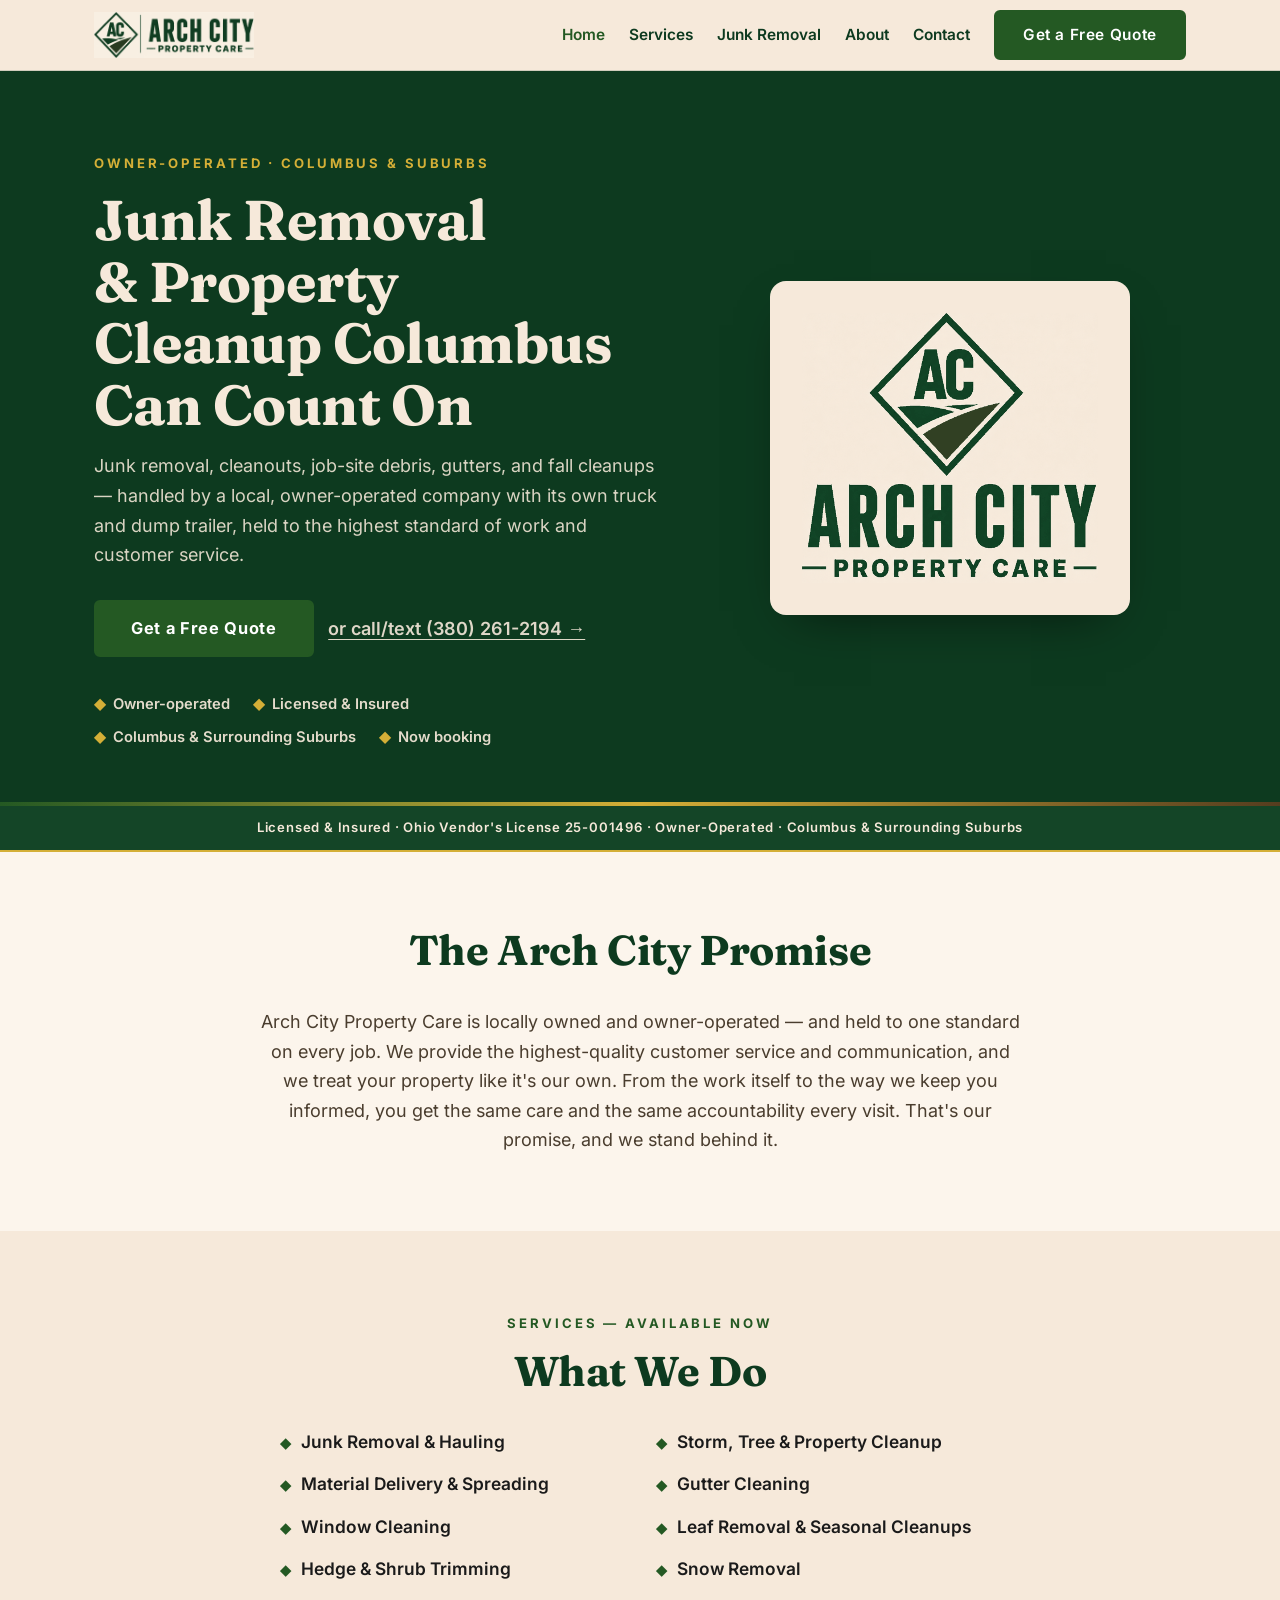
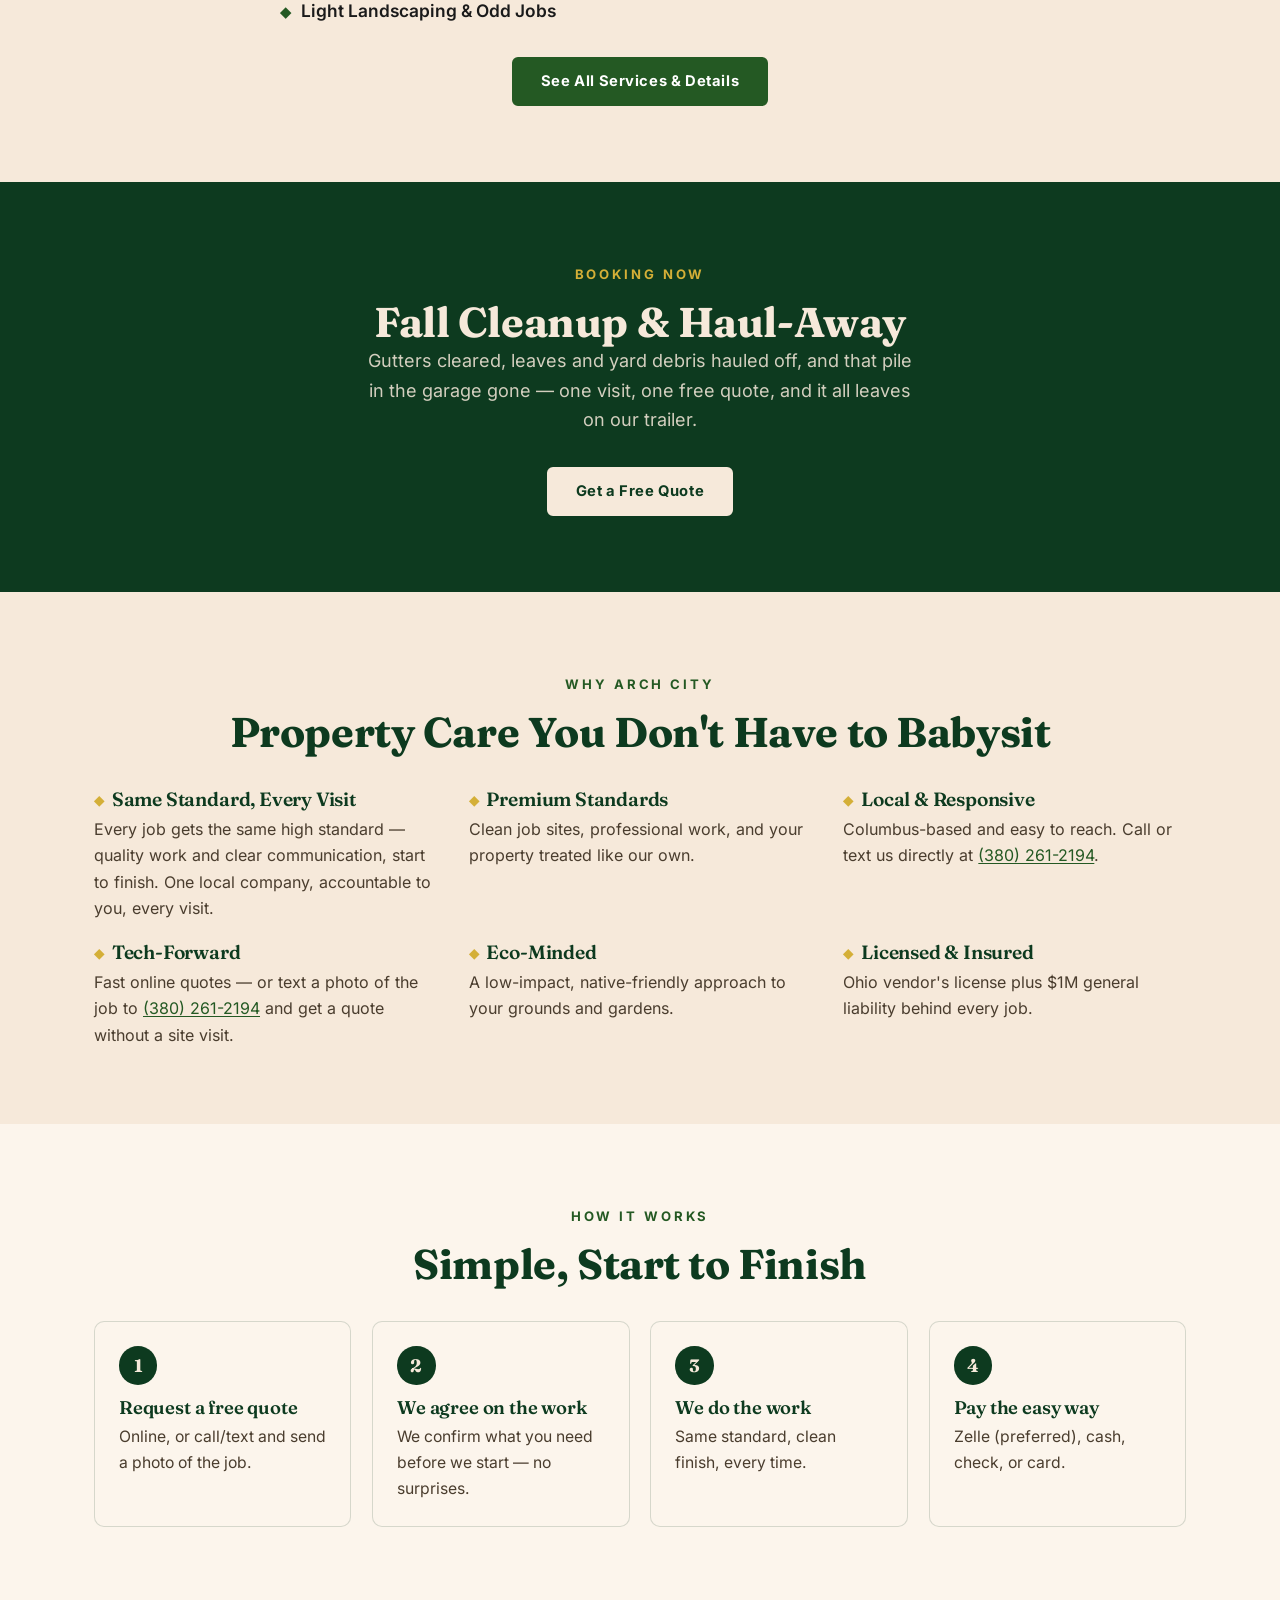
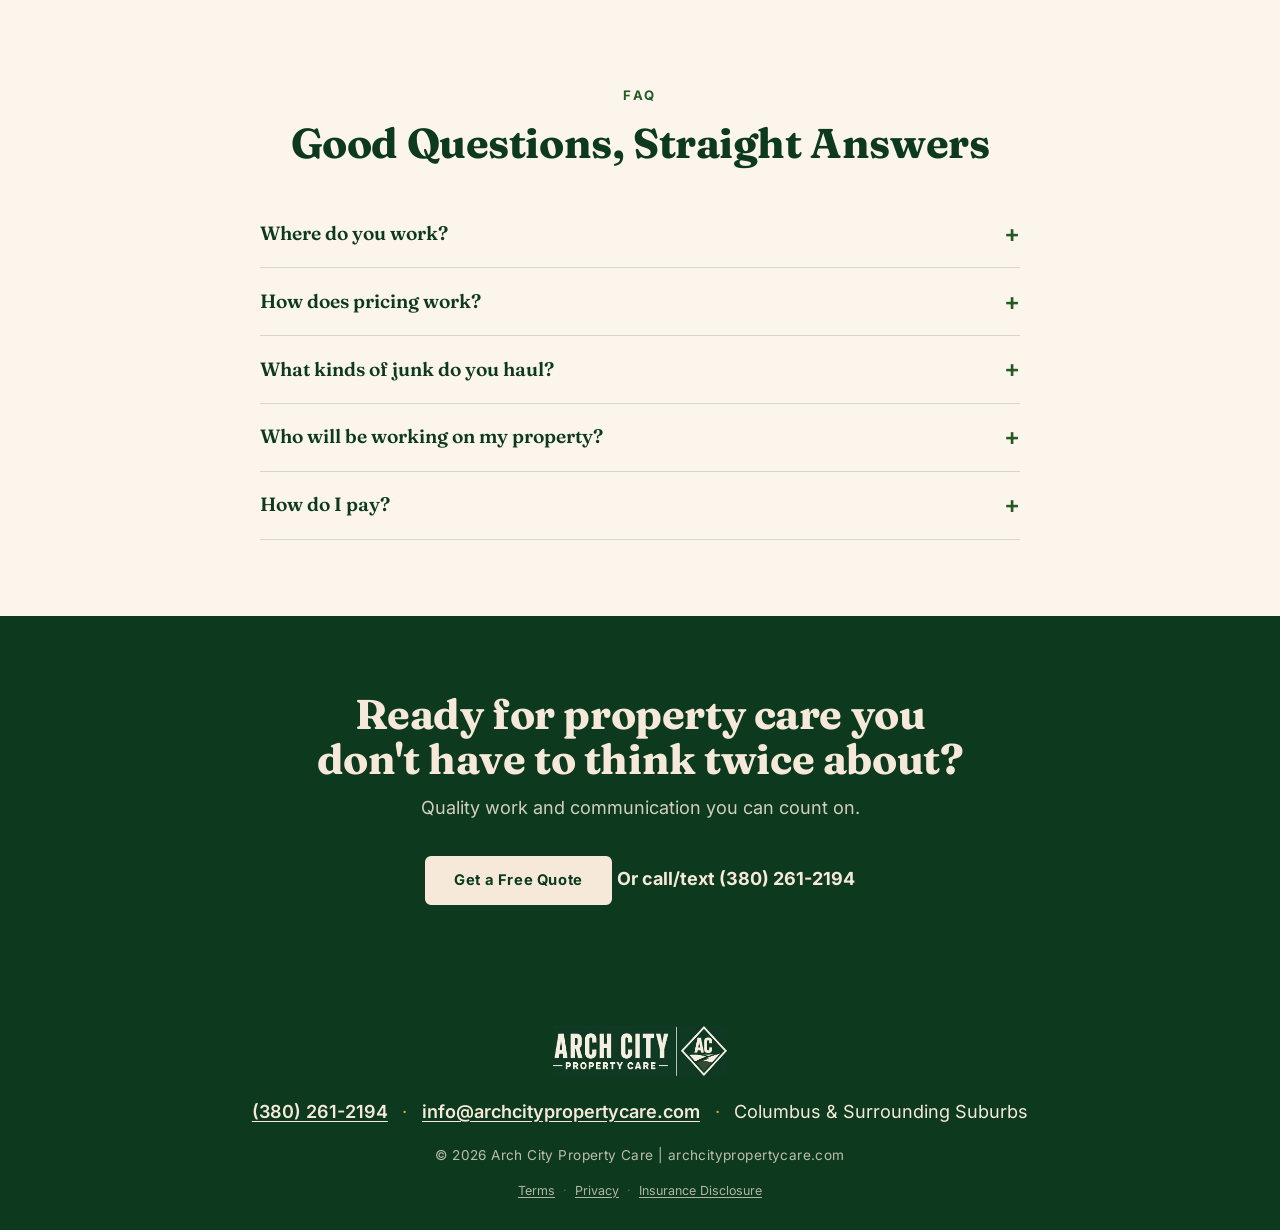
==== commit d13ebe99: "Remove 'coming soon' sections; filter vendor solicitations on quote form - Homepage: drop 'Real Revi" ====
--- a/index.html
+++ b/index.html
@@ -163,7 +163,7 @@
         </div>
         <div class="why-item">
           <h3><span class="diamond">◆</span> Tech-Forward</h3>
-          <p>Fast online quotes today; AI landscape design on the way — visualize your yard before any work begins.</p>
+          <p>Fast online quotes — or text a photo of the job to <a href="sms:+13802612194" class="nowrap">(380) 261-2194</a> and get a quote without a site visit.</p>
         </div>
         <div class="why-item">
           <h3><span class="diamond">◆</span> Eco-Minded</h3>
@@ -190,18 +190,6 @@
         <div class="step"><div class="step-n">3</div><h3>We do the work</h3><p>Same standard, clean finish, every time.</p></div>
         <div class="step"><div class="step-n">4</div><h3>Pay the easy way</h3><p>Zelle (preferred), cash, check, or card.</p></div>
       </div>
-    </div>
-  </section>
-
-  <!-- ===== What Neighbors Are Saying =====
-       PLACEHOLDER — DO NOT INVENT testimonials or ratings.
-       Populate only with real feedback after the first jobs:
-       "[Specific outcome the customer got]." — [First name], [Neighborhood] -->
-  <section>
-    <div class="container text-center">
-      <span class="eyebrow">What Neighbors Are Saying</span>
-      <h2>Real Reviews, Coming Soon</h2>
-      <p class="section-lead">We're just getting started in Columbus. Verified feedback from our first customers will appear here — no stock quotes, no invented stars.</p>
     </div>
   </section>
 
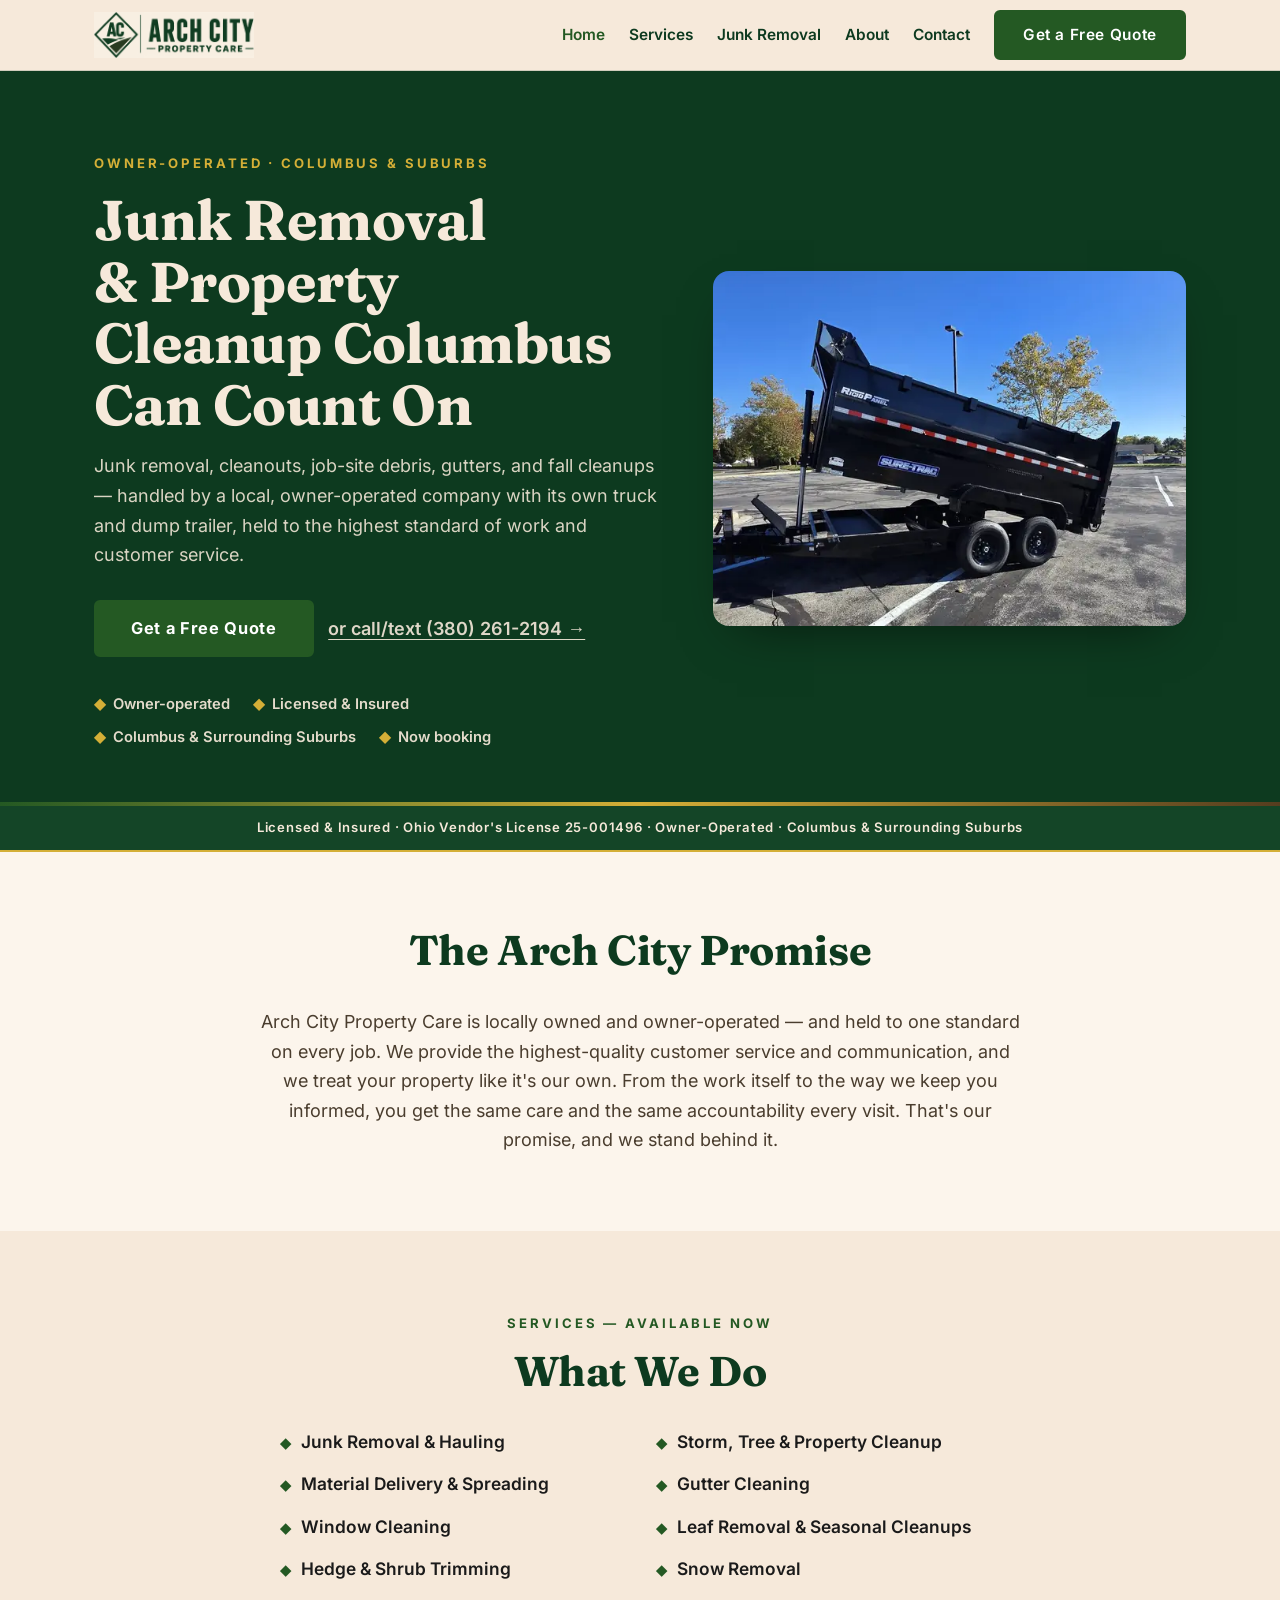
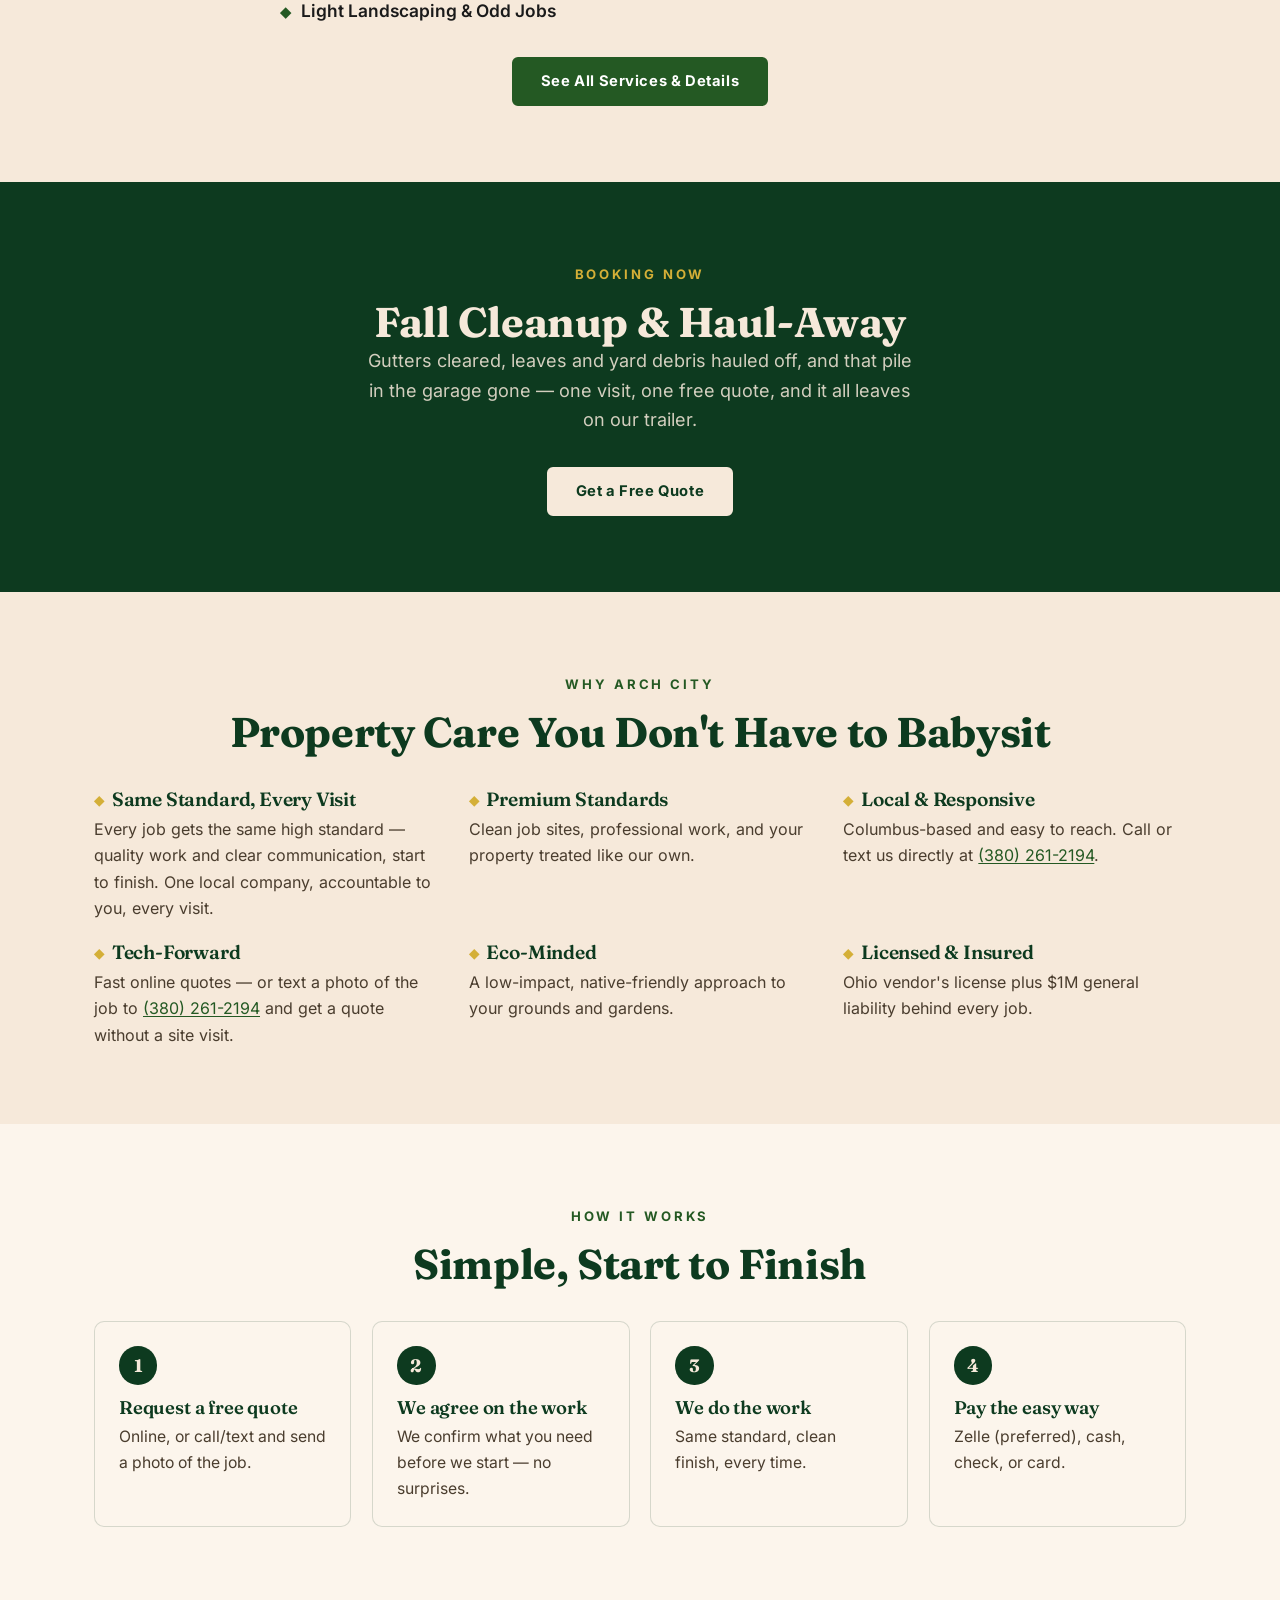
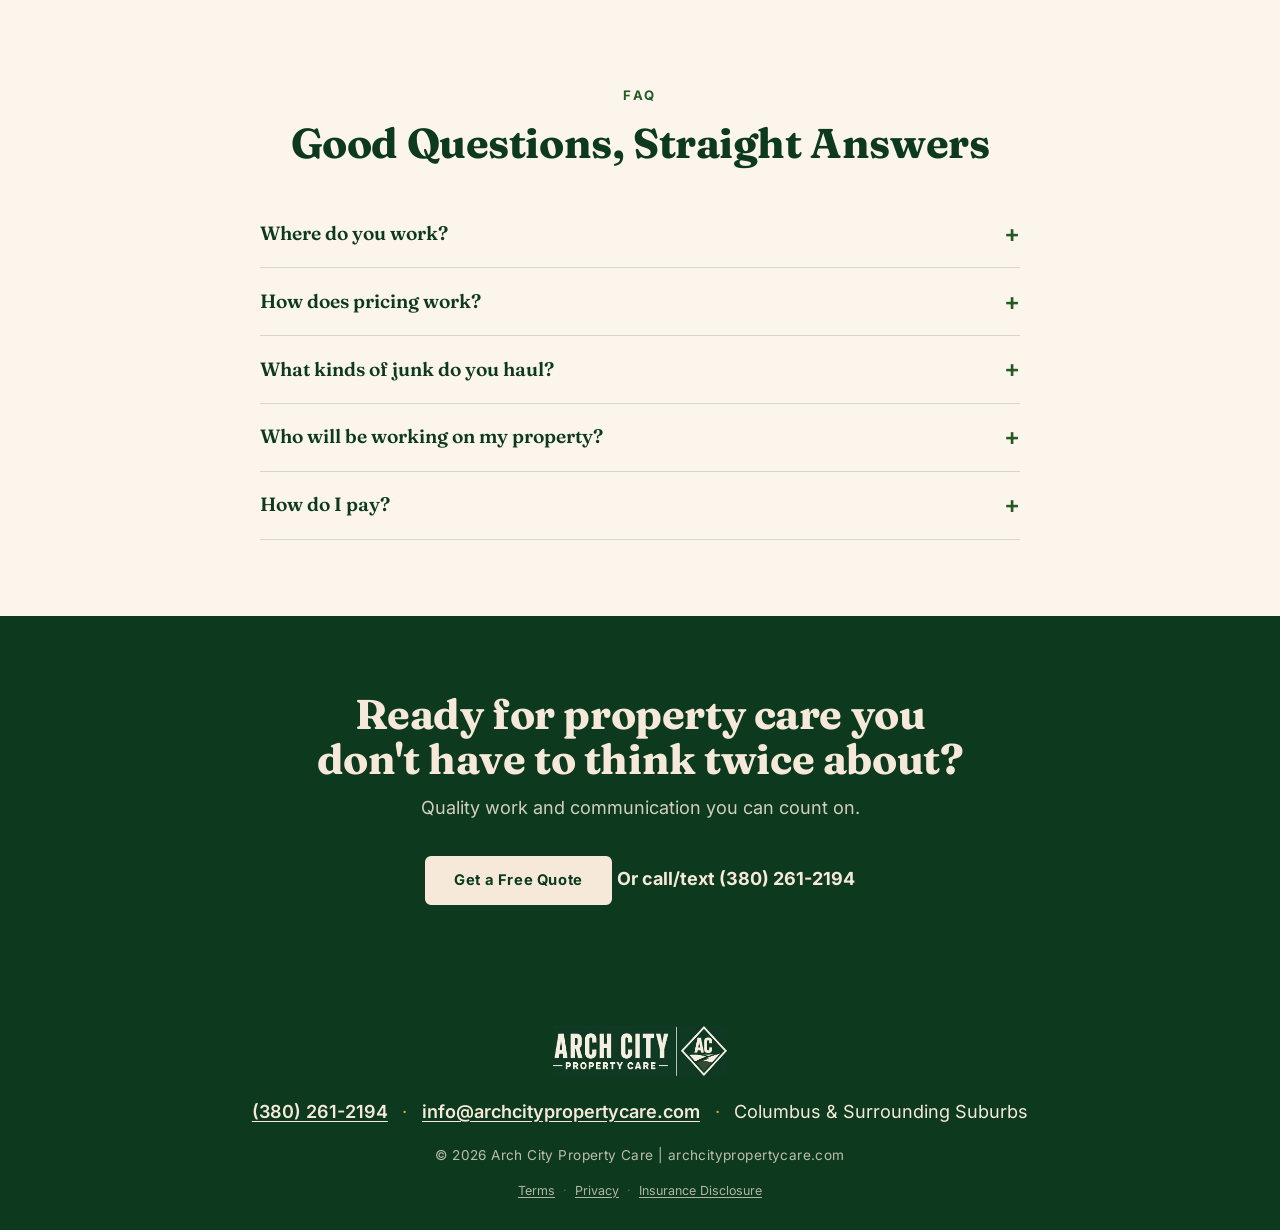
==== commit fa8c8e2c: "Add real truck & trailer photos; remove basement/attic hauling copy - Home hero: dump trailer (bed r" ====
--- a/index.html
+++ b/index.html
@@ -5,7 +5,7 @@
   <meta name="viewport" content="width=device-width, initial-scale=1.0, viewport-fit=cover">
   <meta name="theme-color" content="#0D3A1F">
   <title>Junk Removal Columbus OH | Arch City Property Care</title>
-  <meta name="description" content="Owner-operated junk removal and hauling in Columbus, OH — garage, basement and estate cleanouts, construction debris, gutter cleaning, fall cleanups, and material delivery. Licensed &amp; insured. Free quote.">
+  <meta name="description" content="Owner-operated junk removal and hauling in Columbus, OH — garage and estate cleanouts, construction debris, gutter cleaning, fall cleanups, and material delivery. Licensed &amp; insured. Free quote.">
   <link rel="canonical" href="https://archcitypropertycare.com/">
 
   <meta property="og:type" content="website">
@@ -80,10 +80,13 @@
           <li><span class="ti-mark">◆</span>Now booking</li>
         </ul>
       </div>
-      <div class="hero-media">
-        <div class="hero-badge">
-          <img src="/assets/brand/logo-stacked-web.png" alt="Arch City Property Care — junk removal and property cleanup in Columbus" width="320" height="292">
-        </div>
+      <div class="hero-media has-photo">
+        <figure class="photo-card">
+          <picture>
+            <source type="image/webp" srcset="/assets/photos/photo-trailer-dump-raised-600.webp 600w, /assets/photos/photo-trailer-dump-raised-800.webp 800w, /assets/photos/photo-trailer-dump-raised-1200.webp 1200w" sizes="(max-width: 860px) 92vw, 520px">
+            <img src="/assets/photos/photo-trailer-dump-raised-800.jpg" srcset="/assets/photos/photo-trailer-dump-raised-600.jpg 600w, /assets/photos/photo-trailer-dump-raised-800.jpg 800w, /assets/photos/photo-trailer-dump-raised-1200.jpg 1200w" sizes="(max-width: 860px) 92vw, 520px" alt="Arch City Property Care's black tandem-axle dump trailer with the bed raised to unload" width="1200" height="900" fetchpriority="high" decoding="async">
+          </picture>
+        </figure>
       </div>
     </div>
   </section>
@@ -211,7 +214,7 @@
         </details>
         <details>
           <summary>What kinds of junk do you haul?</summary>
-          <p>Furniture, appliances, mattresses, yard waste, construction and remodel debris, and full garage, basement, and estate cleanouts. If you're not sure about an item, call or text a photo to <a href="tel:+13802612194" class="nowrap">(380) 261-2194</a>.</p>
+          <p>Furniture, appliances, mattresses, yard waste, construction and remodel debris, and full garage and estate cleanouts. If you're not sure about an item, call or text a photo to <a href="tel:+13802612194" class="nowrap">(380) 261-2194</a>.</p>
         </details>
         <details>
           <summary>Who will be working on my property?</summary>
--- a/css/style.css
+++ b/css/style.css
@@ -265,6 +265,23 @@
   .hero-badge { max-width: 260px; padding: 1.4rem; }
 }
 
+/* ---------- Real photos (explicit width/height on <img> = no layout shift) ---------- */
+.photo-card {
+  margin: 0; width: 100%; max-width: 520px; border-radius: 16px; overflow: hidden;
+  background: var(--forest); box-shadow: 0 20px 50px -24px rgba(0,0,0,.6);
+  aspect-ratio: 4 / 3;
+}
+.photo-card img, .photo-band img { display: block; width: 100%; height: 100%; object-fit: cover; }
+.about-media .photo-card { max-width: 100%; }
+.photo-band {
+  margin: 2rem auto 0; max-width: 1080px; border-radius: 14px; overflow: hidden;
+  background: var(--forest); aspect-ratio: 1600 / 667;
+}
+@media (max-width: 860px) {
+  .hero-media.has-photo { order: 0; }
+  .photo-card { max-width: 100%; }
+}
+
 /* ---------- Featured (coming soon) ---------- */
 .featured {
   display: grid; grid-template-columns: 1fr 1fr; gap: 2.2rem; align-items: center;
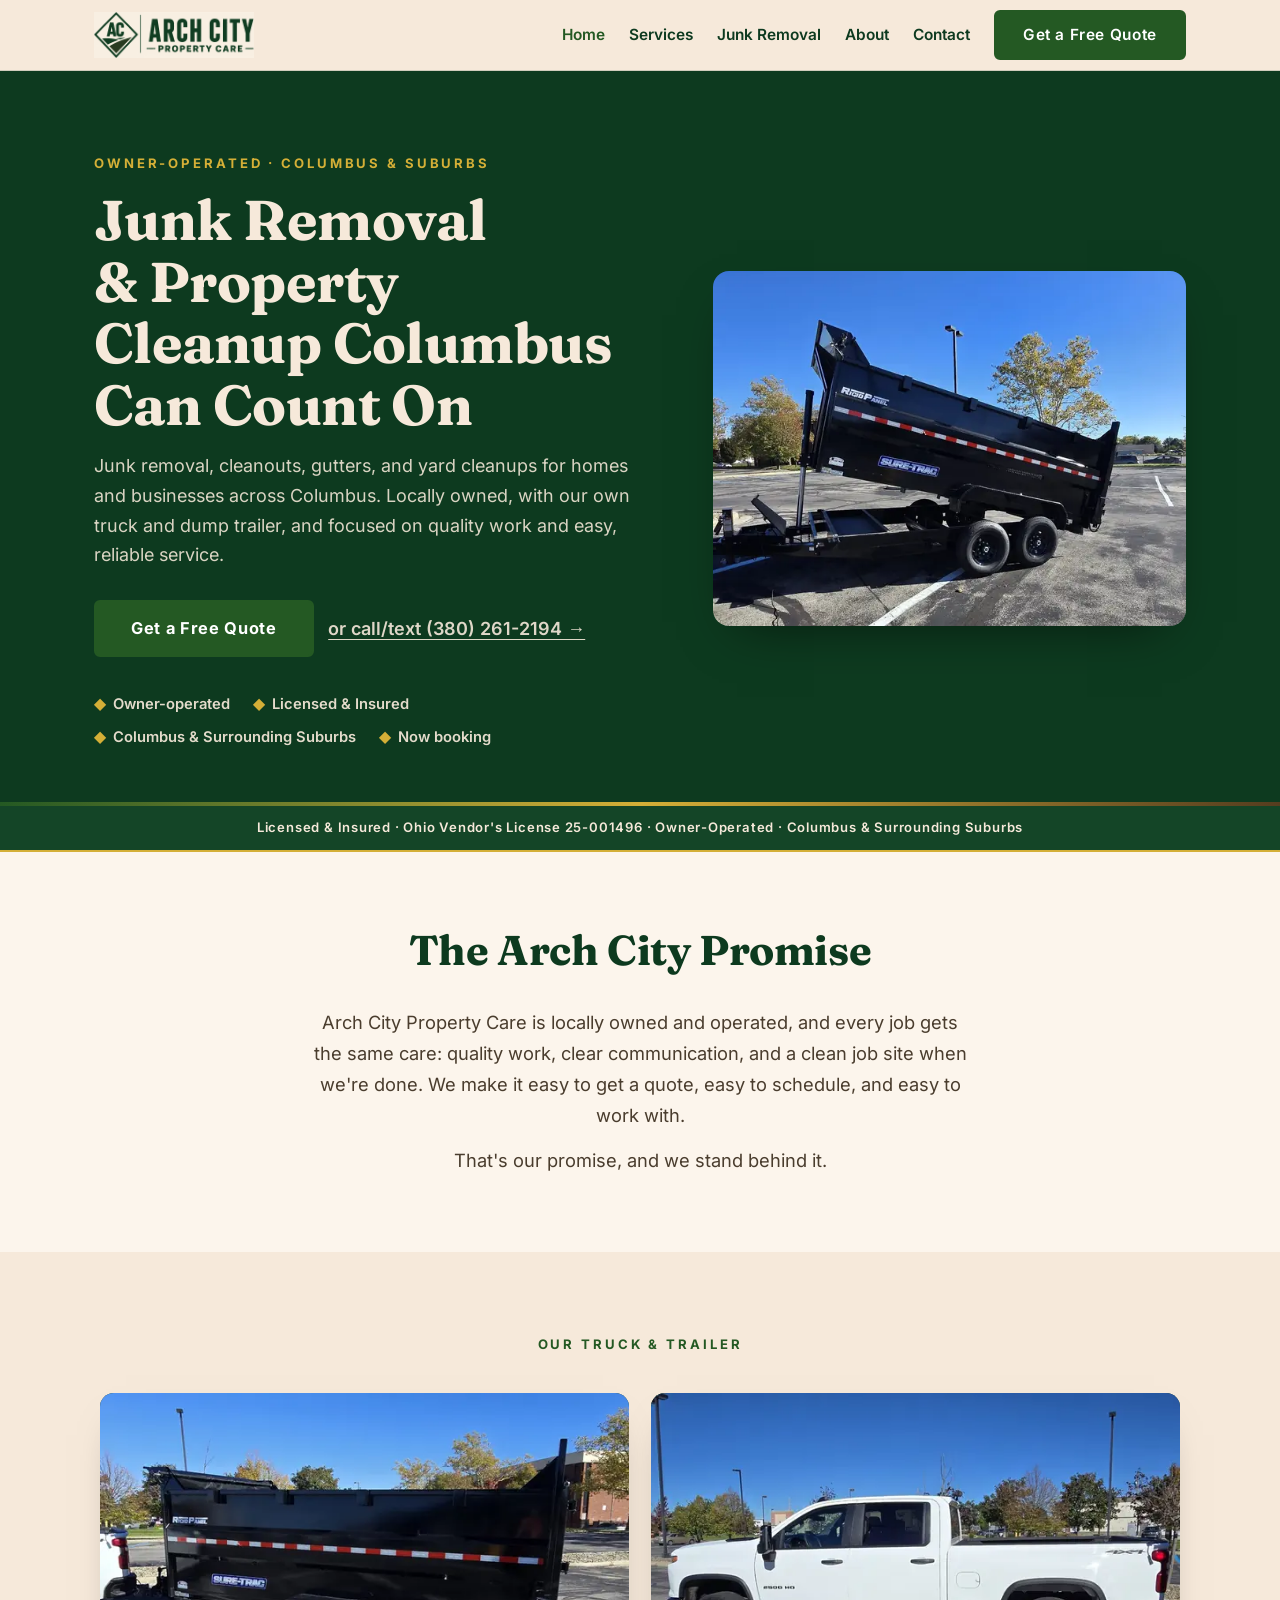
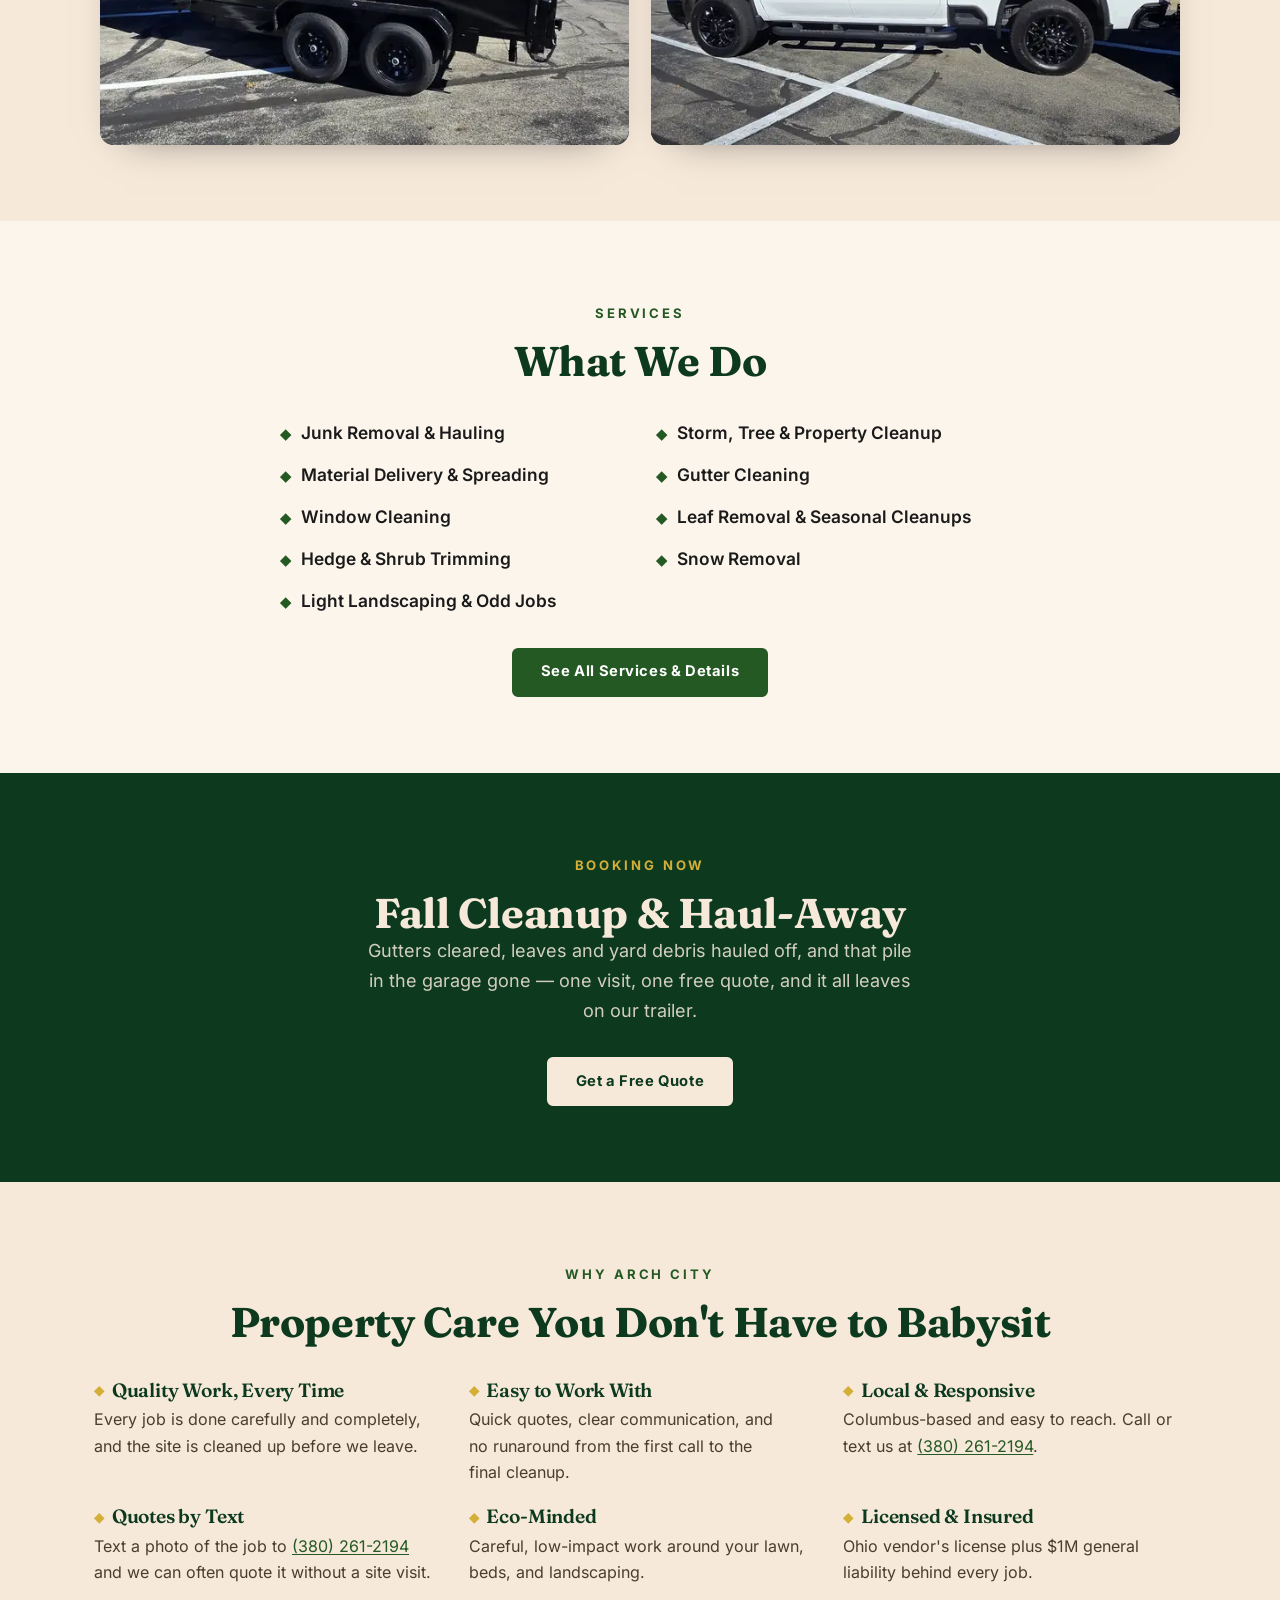
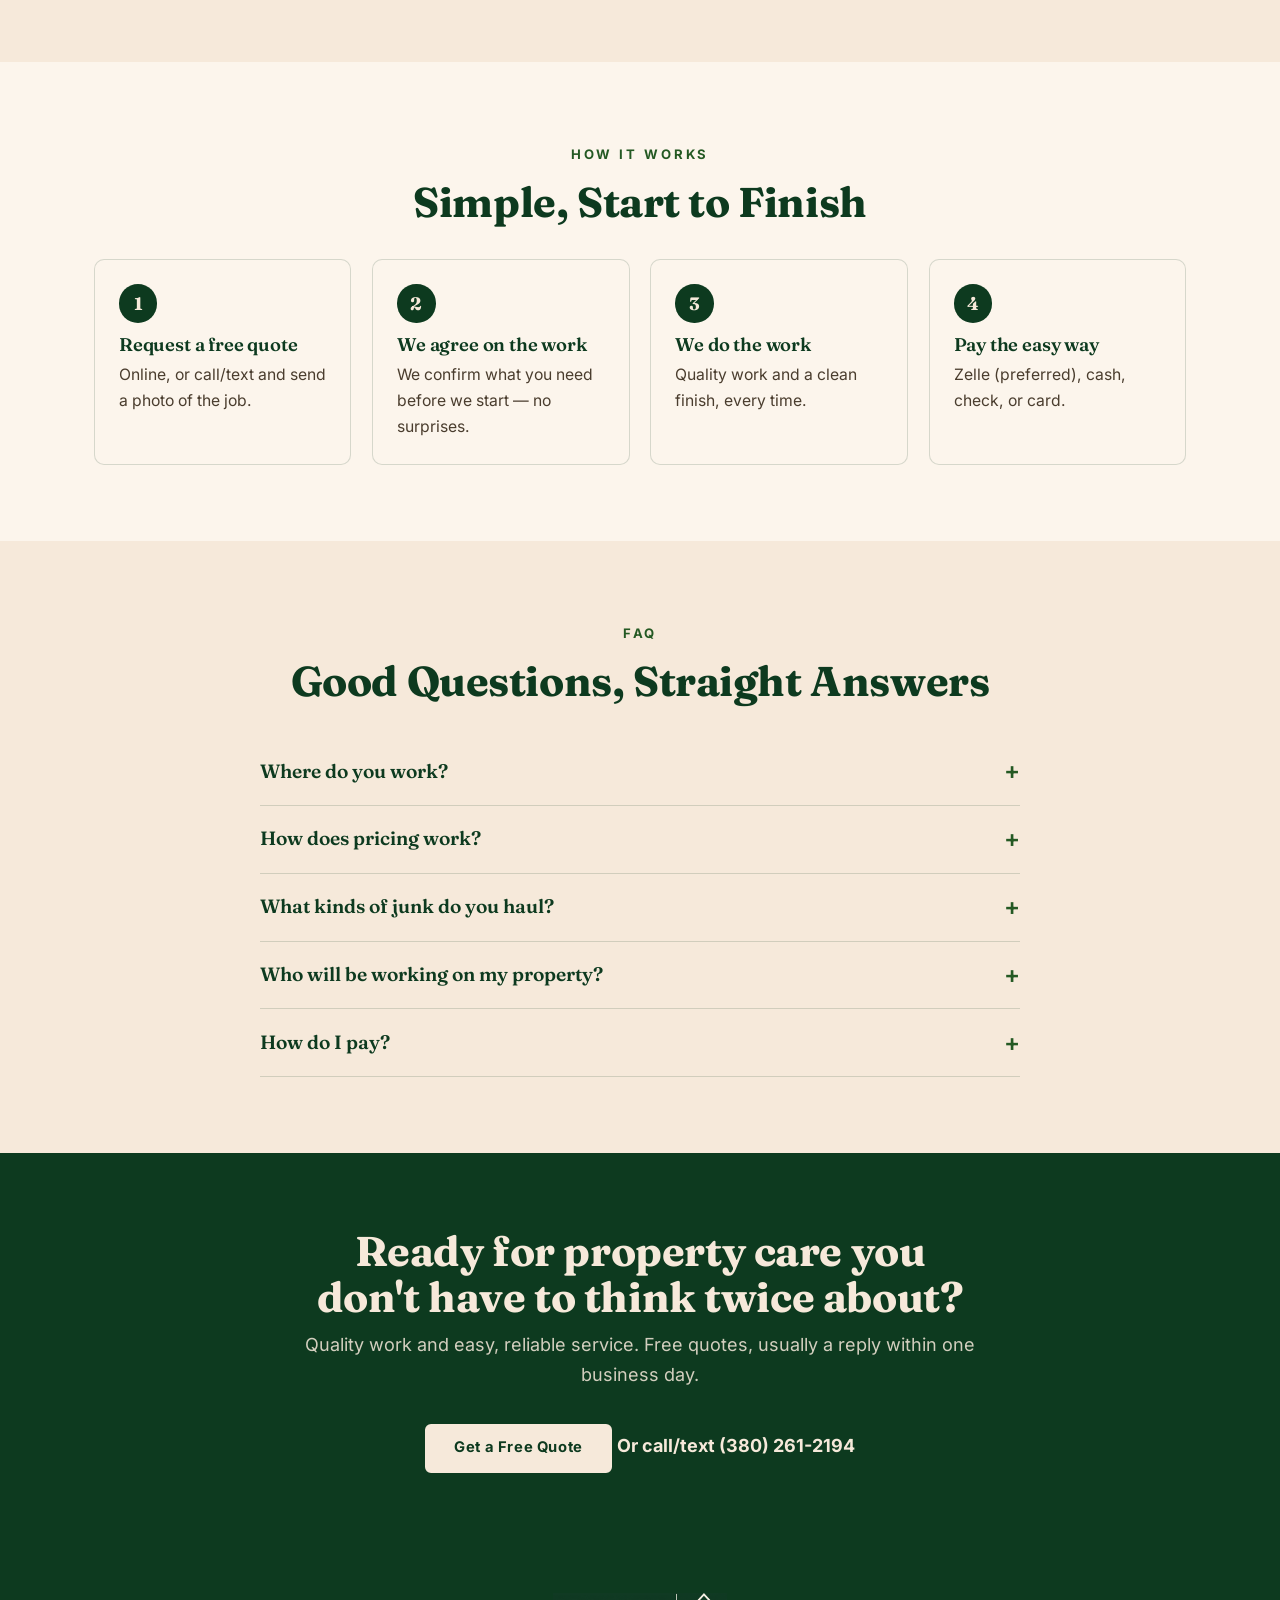
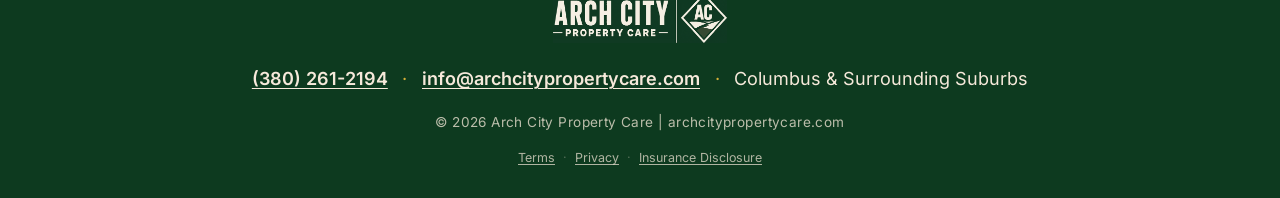
==== commit d276861f: "Site refresh: two more home photos, plainer copy, fee + NAP fixes - Home: trailer + truck photo pair" ====
--- a/index.html
+++ b/index.html
@@ -68,7 +68,7 @@
       <div class="hero-copy">
         <span class="eyebrow">Owner-Operated · Columbus &amp; Suburbs</span>
         <h1>Junk Removal &amp; Property Cleanup Columbus Can Count&nbsp;On</h1>
-        <p class="lead">Junk removal, cleanouts, job-site debris, gutters, and fall cleanups — handled by a local, owner-operated company with its own truck and dump trailer, held to the highest standard of work and customer service.</p>
+        <p class="lead">Junk removal, cleanouts, gutters, and yard cleanups for homes and businesses across Columbus. Locally owned, with our own truck and dump trailer, and focused on quality work and easy, reliable service.</p>
         <div class="hero-actions">
           <a class="btn btn-primary btn-lg" href="/quote.html">Get a Free Quote</a>
           <a class="hero-textlink" href="tel:+13802612194">or call/text (380) 261-2194 →</a>
@@ -106,15 +106,41 @@
       <div class="section-head">
         <h2>The Arch City Promise</h2>
       </div>
-      <p style="max-width:760px;margin:0 auto;text-align:center;color:var(--ink-soft);font-size:1.12rem;">Arch City Property Care is locally owned and owner-operated — and held to one standard on every job. We provide the highest-quality customer service and communication, and we treat your property like it's our own. From the work itself to the way we keep you informed, you get the same care and the same accountability every visit. That's our promise, and we stand behind it.</p>
+      <div class="promise">
+        <p>Arch City Property Care is locally owned and operated, and every job gets the same care: quality work, clear communication, and a clean job site when we're done. We make it easy to get a quote, easy to schedule, and easy to work with.</p>
+        <p>That's our promise, and we stand behind it.</p>
+      </div>
+    </div>
+  </section>
+
+  <!-- ===== The rig (real photos) ===== -->
+  <section>
+    <div class="container">
+      <div class="section-head" style="margin-bottom:1.4rem;">
+        <span class="eyebrow">Our Truck &amp; Trailer</span>
+      </div>
+      <div class="photo-pair">
+        <figure class="photo-tile">
+          <picture>
+            <source type="image/webp" srcset="/assets/photos/photo-trailer-side-600.webp 600w, /assets/photos/photo-trailer-side-1000.webp 1000w" sizes="(max-width: 700px) 92vw, 520px">
+            <img src="/assets/photos/photo-trailer-side-600.jpg" srcset="/assets/photos/photo-trailer-side-600.jpg 600w, /assets/photos/photo-trailer-side-1000.jpg 1000w" sizes="(max-width: 700px) 92vw, 520px" alt="Side view of Arch City Property Care's black tandem-axle dump trailer" width="1000" height="667" loading="lazy" decoding="async">
+          </picture>
+        </figure>
+        <figure class="photo-tile">
+          <picture>
+            <source type="image/webp" srcset="/assets/photos/photo-truck-side-600.webp 600w, /assets/photos/photo-truck-side-1000.webp 1000w" sizes="(max-width: 700px) 92vw, 520px">
+            <img src="/assets/photos/photo-truck-side-600.jpg" srcset="/assets/photos/photo-truck-side-600.jpg 600w, /assets/photos/photo-truck-side-1000.jpg 1000w" sizes="(max-width: 700px) 92vw, 520px" alt="Arch City Property Care's white Chevrolet Silverado 2500HD pickup" width="1000" height="667" loading="lazy" decoding="async">
+          </picture>
+        </figure>
+      </div>
     </div>
   </section>
 
   <!-- ===== Services — Available Now ===== -->
-  <section>
-    <div class="container">
-      <div class="section-head">
-        <span class="eyebrow">Services — Available Now</span>
+  <section class="bg-cream2">
+    <div class="container">
+      <div class="section-head">
+        <span class="eyebrow">Services</span>
         <h2>What We Do</h2>
       </div>
       <ul class="svc-list">
@@ -153,24 +179,24 @@
       </div>
       <div class="why-grid">
         <div class="why-item">
-          <h3><span class="diamond">◆</span> Same Standard, Every Visit</h3>
-          <p>Every job gets the same high standard — quality work and clear communication, start to finish. One local company, accountable to you, every visit.</p>
-        </div>
-        <div class="why-item">
-          <h3><span class="diamond">◆</span> Premium Standards</h3>
-          <p>Clean job sites, professional work, and your property treated like our own.</p>
+          <h3><span class="diamond">◆</span> Quality Work, Every Time</h3>
+          <p>Every job is done carefully and completely, and the site is cleaned up before we leave.</p>
+        </div>
+        <div class="why-item">
+          <h3><span class="diamond">◆</span> Easy to Work With</h3>
+          <p>Quick quotes, clear communication, and no runaround from the first call to the final cleanup.</p>
         </div>
         <div class="why-item">
           <h3><span class="diamond">◆</span> Local &amp; Responsive</h3>
-          <p>Columbus-based and easy to reach. Call or text us directly at <a href="tel:+13802612194" class="nowrap">(380) 261-2194</a>.</p>
-        </div>
-        <div class="why-item">
-          <h3><span class="diamond">◆</span> Tech-Forward</h3>
-          <p>Fast online quotes — or text a photo of the job to <a href="sms:+13802612194" class="nowrap">(380) 261-2194</a> and get a quote without a site visit.</p>
+          <p>Columbus-based and easy to reach. Call or text us at <a href="tel:+13802612194" class="nowrap">(380) 261-2194</a>.</p>
+        </div>
+        <div class="why-item">
+          <h3><span class="diamond">◆</span> Quotes by Text</h3>
+          <p>Text a photo of the job to <a href="sms:+13802612194" class="nowrap">(380) 261-2194</a> and we can often quote it without a site visit.</p>
         </div>
         <div class="why-item">
           <h3><span class="diamond">◆</span> Eco-Minded</h3>
-          <p>A low-impact, native-friendly approach to your grounds and gardens.</p>
+          <p>Careful, low-impact work around your lawn, beds, and landscaping.</p>
         </div>
         <div class="why-item">
           <h3><span class="diamond">◆</span> Licensed &amp; Insured</h3>
@@ -190,14 +216,14 @@
       <div class="steps">
         <div class="step"><div class="step-n">1</div><h3>Request a free quote</h3><p>Online, or call/text and send a photo of the job.</p></div>
         <div class="step"><div class="step-n">2</div><h3>We agree on the work</h3><p>We confirm what you need before we start — no surprises.</p></div>
-        <div class="step"><div class="step-n">3</div><h3>We do the work</h3><p>Same standard, clean finish, every time.</p></div>
+        <div class="step"><div class="step-n">3</div><h3>We do the work</h3><p>Quality work and a clean finish, every time.</p></div>
         <div class="step"><div class="step-n">4</div><h3>Pay the easy way</h3><p>Zelle (preferred), cash, check, or card.</p></div>
       </div>
     </div>
   </section>
 
   <!-- ===== FAQ ===== -->
-  <section class="bg-cream2">
+  <section>
     <div class="container">
       <div class="section-head">
         <span class="eyebrow">FAQ</span>
@@ -218,11 +244,11 @@
         </details>
         <details>
           <summary>Who will be working on my property?</summary>
-          <p>Arch City Property Care is a local owner-operated company, not a call center or a middleman. Whoever is on your property will work to the same high quality standard, and the owner stands behind every visit.</p>
+          <p>Arch City Property Care is a local, owner-operated company, not a call center or a middleman. Every job is held to the same high standard, and we stand behind the work.</p>
         </details>
         <details>
           <summary>How do I pay?</summary>
-          <p>Zelle or cash is preferred (both save the processing fee). We also take check or card.</p>
+          <p>Zelle or cash is easiest. We also take check or card.</p>
         </details>
       </div>
     </div>
@@ -232,7 +258,7 @@
   <section class="cta-strip">
     <div class="container">
       <h2>Ready for property care you don't have to think twice about?</h2>
-      <p>Quality work and communication you can count on.</p>
+      <p>Quality work and easy, reliable service. Free quotes, usually a reply within one business day.</p>
       <a class="btn btn-light" href="/quote.html">Get a Free Quote</a>
       <a class="cta-phone" href="tel:+13802612194">Or call/text (380) 261-2194</a>
     </div>
--- a/css/style.css
+++ b/css/style.css
@@ -282,6 +282,19 @@
   .photo-card { max-width: 100%; }
 }
 
+
+/* ---------- Owner's promise (first person) ---------- */
+.promise { max-width: 680px; margin: 0 auto; text-align: center; display: grid; gap: .9rem; }
+.promise p { color: var(--ink-soft); font-size: 1.14rem; line-height: 1.7; margin: 0; }
+
+/* ---------- Photo pair (home: the rig) ---------- */
+.photo-pair { display: grid; grid-template-columns: repeat(2, minmax(0, 1fr)); gap: 1.4rem; max-width: 1080px; margin: 0 auto; }
+.photo-tile { margin: 0; display: grid; gap: .6rem; align-content: start; }
+.photo-tile picture { display: block; border-radius: 14px; overflow: hidden; aspect-ratio: 3 / 2; background: var(--forest); box-shadow: 0 16px 40px -26px rgba(0,0,0,.55); }
+.photo-tile img { display: block; width: 100%; height: 100%; object-fit: cover; }
+.photo-tile figcaption { font-size: .92rem; color: var(--ink-soft); }
+@media (max-width: 700px) { .photo-pair { grid-template-columns: 1fr; } }
+
 /* ---------- Featured (coming soon) ---------- */
 .featured {
   display: grid; grid-template-columns: 1fr 1fr; gap: 2.2rem; align-items: center;
